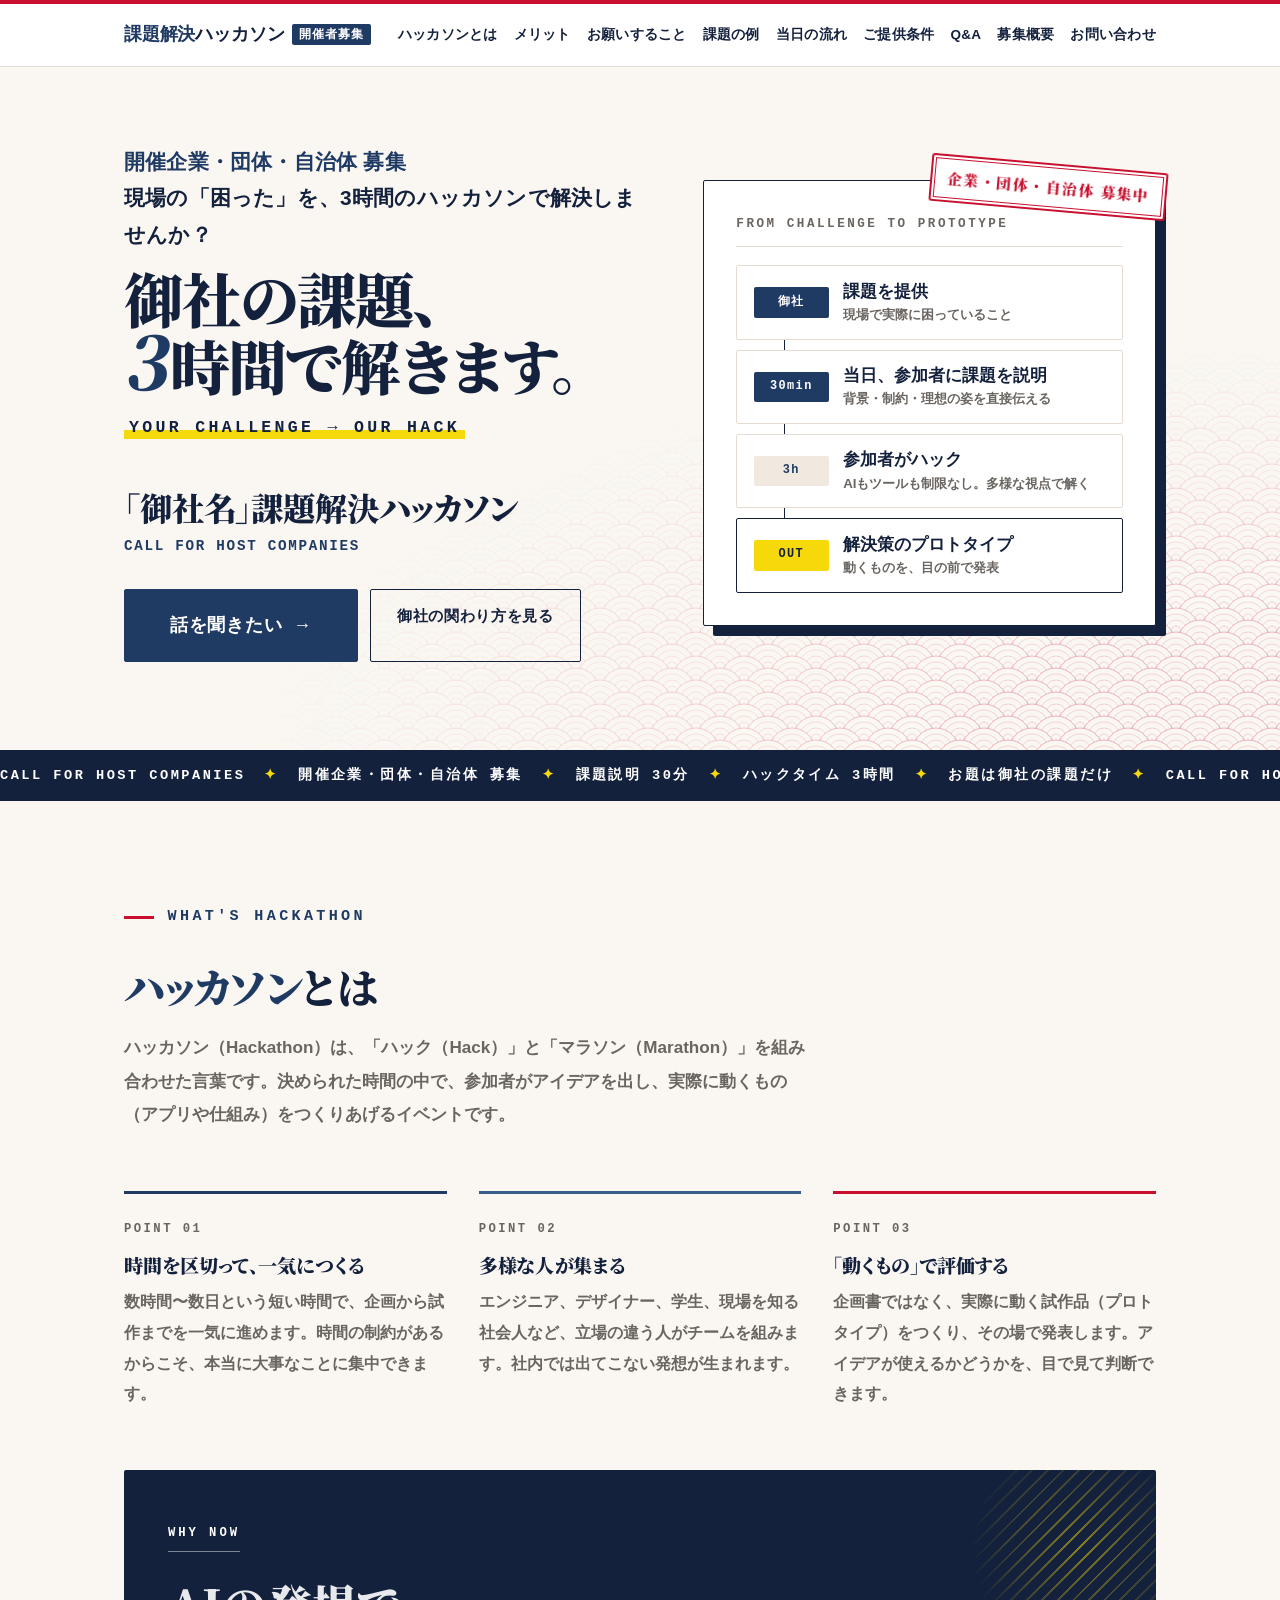
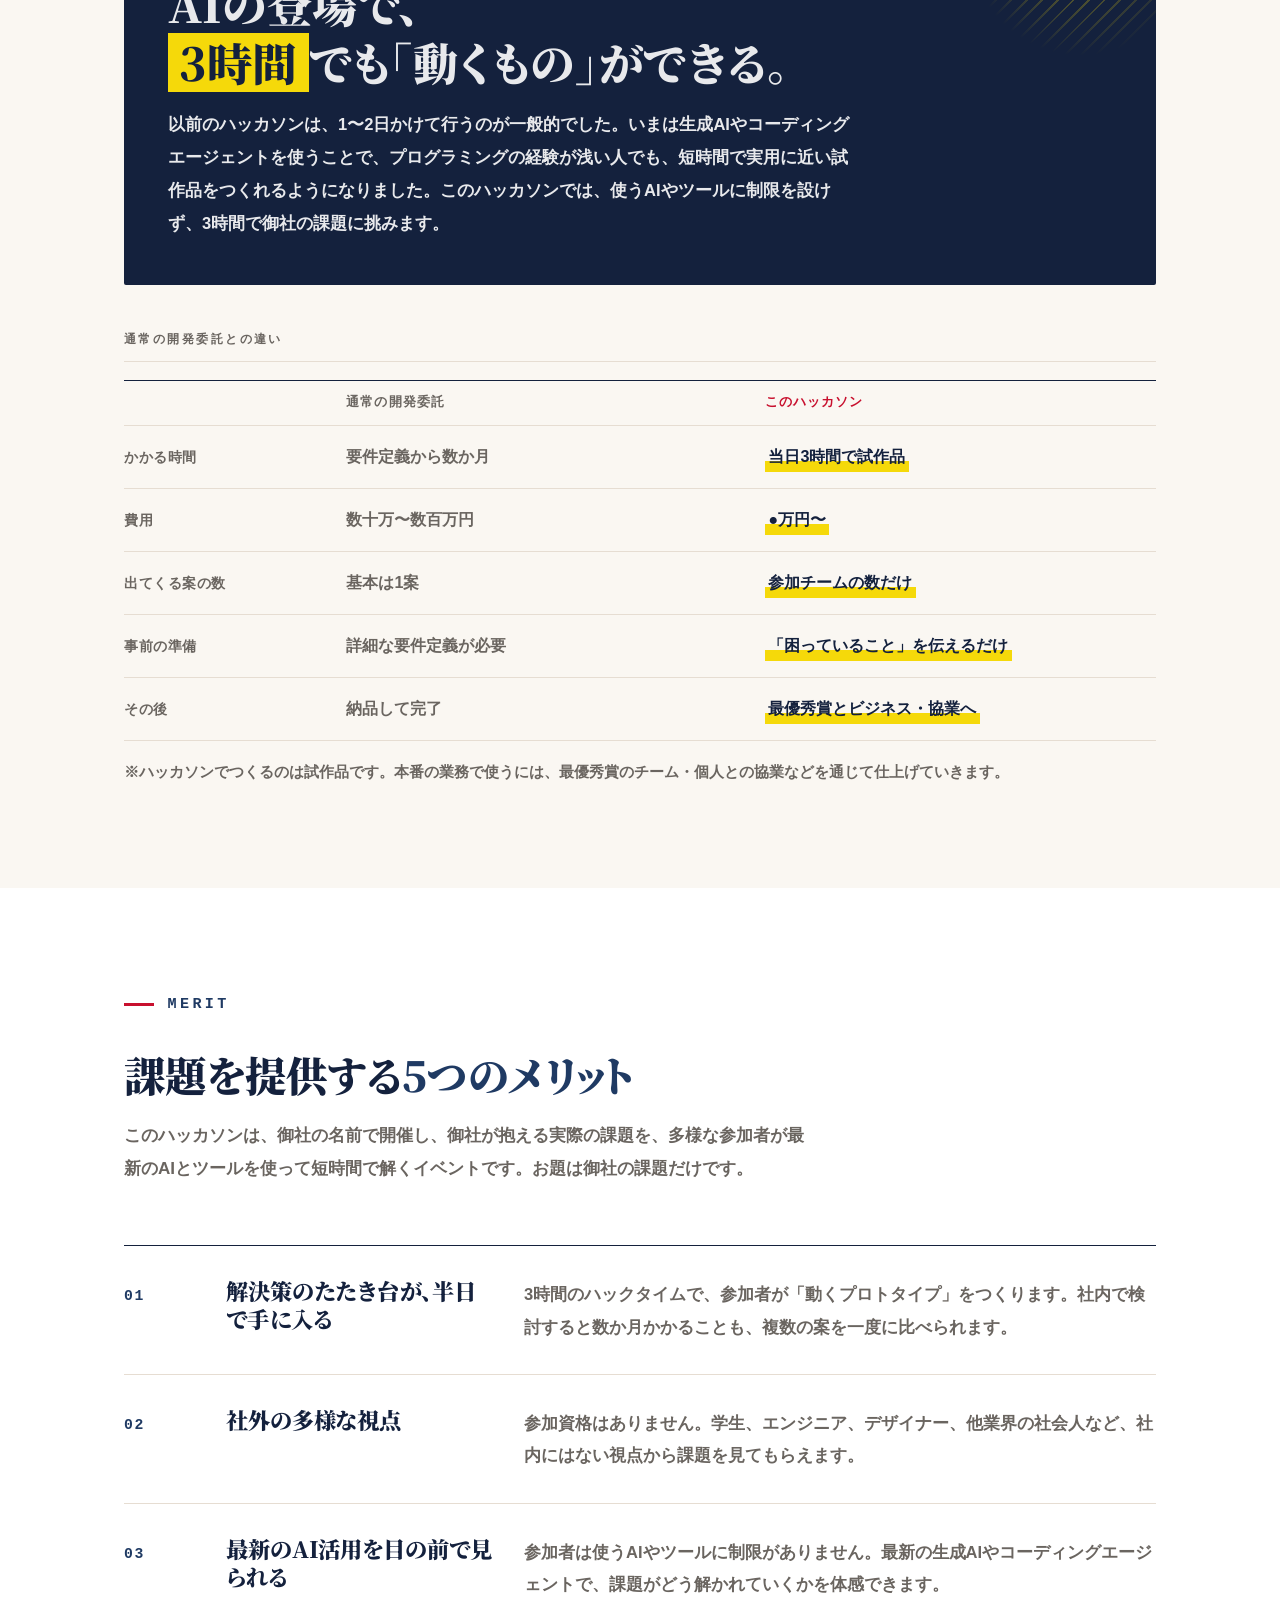
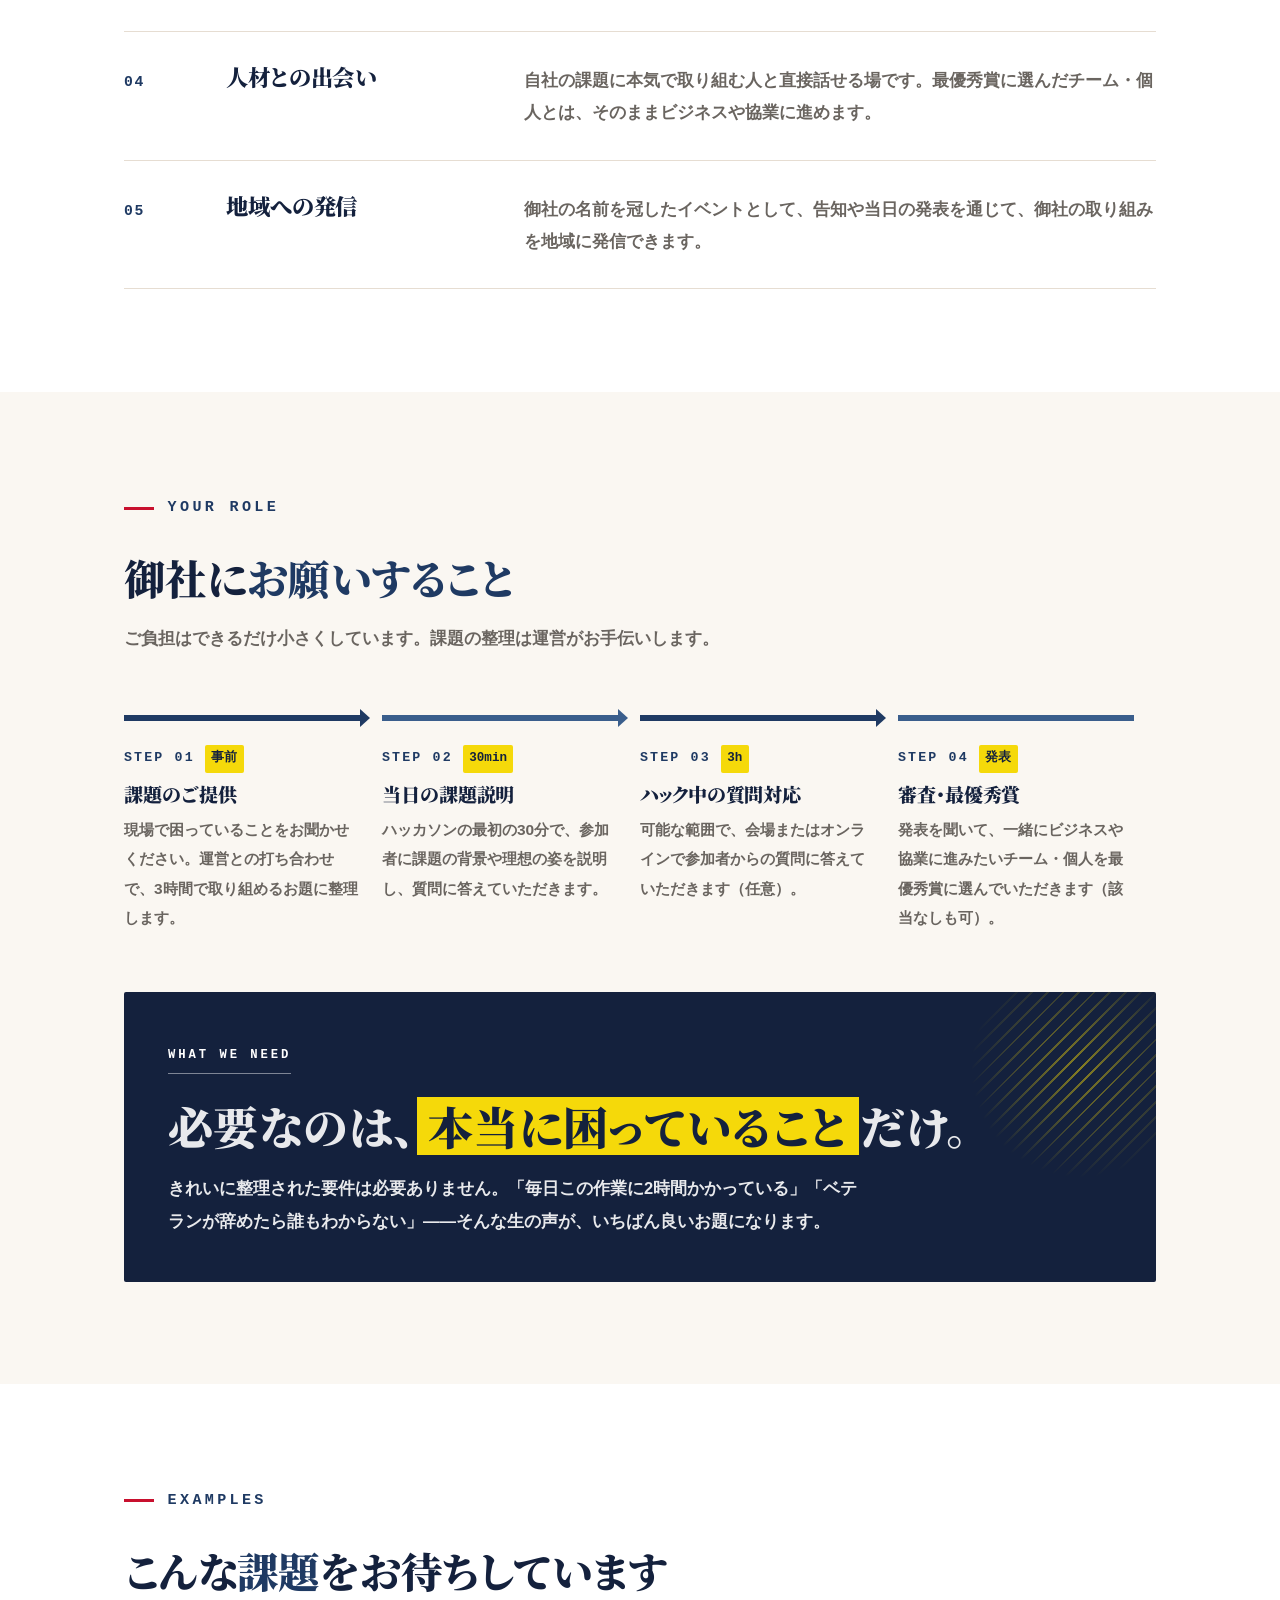
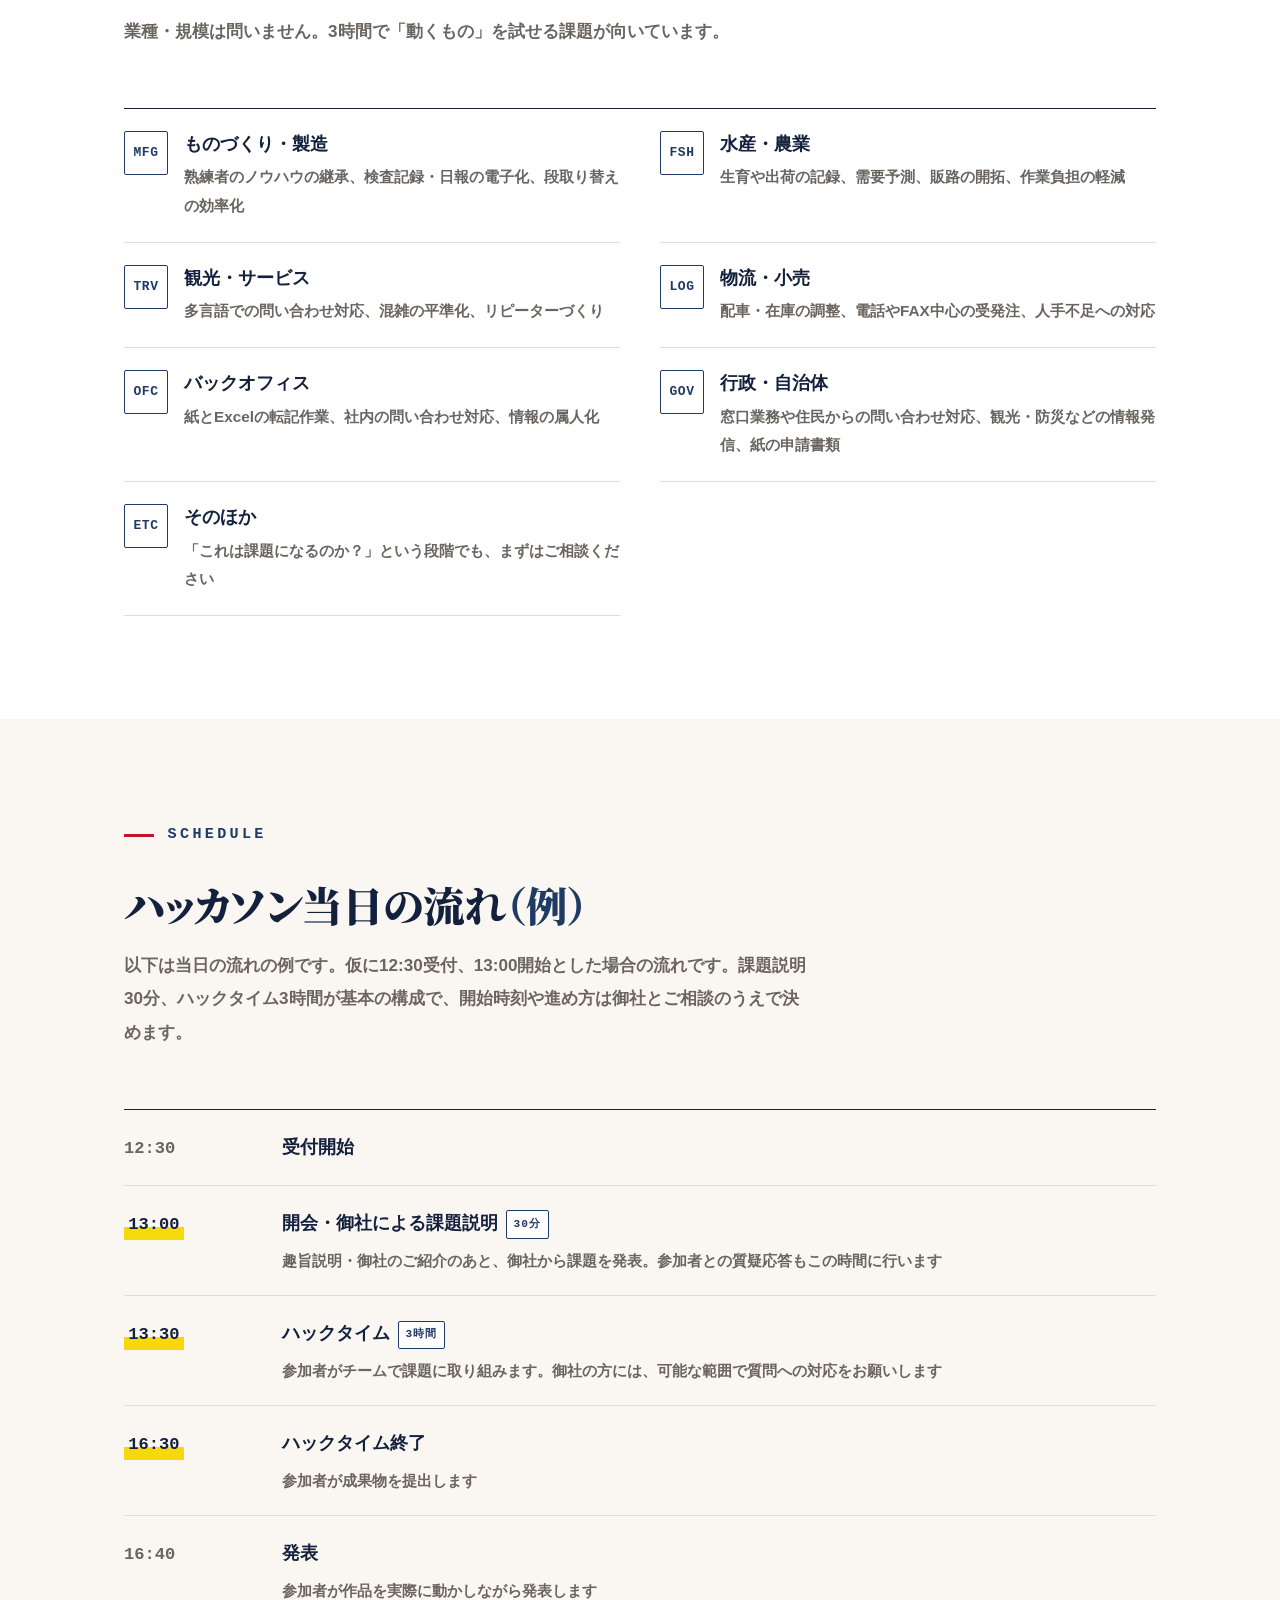
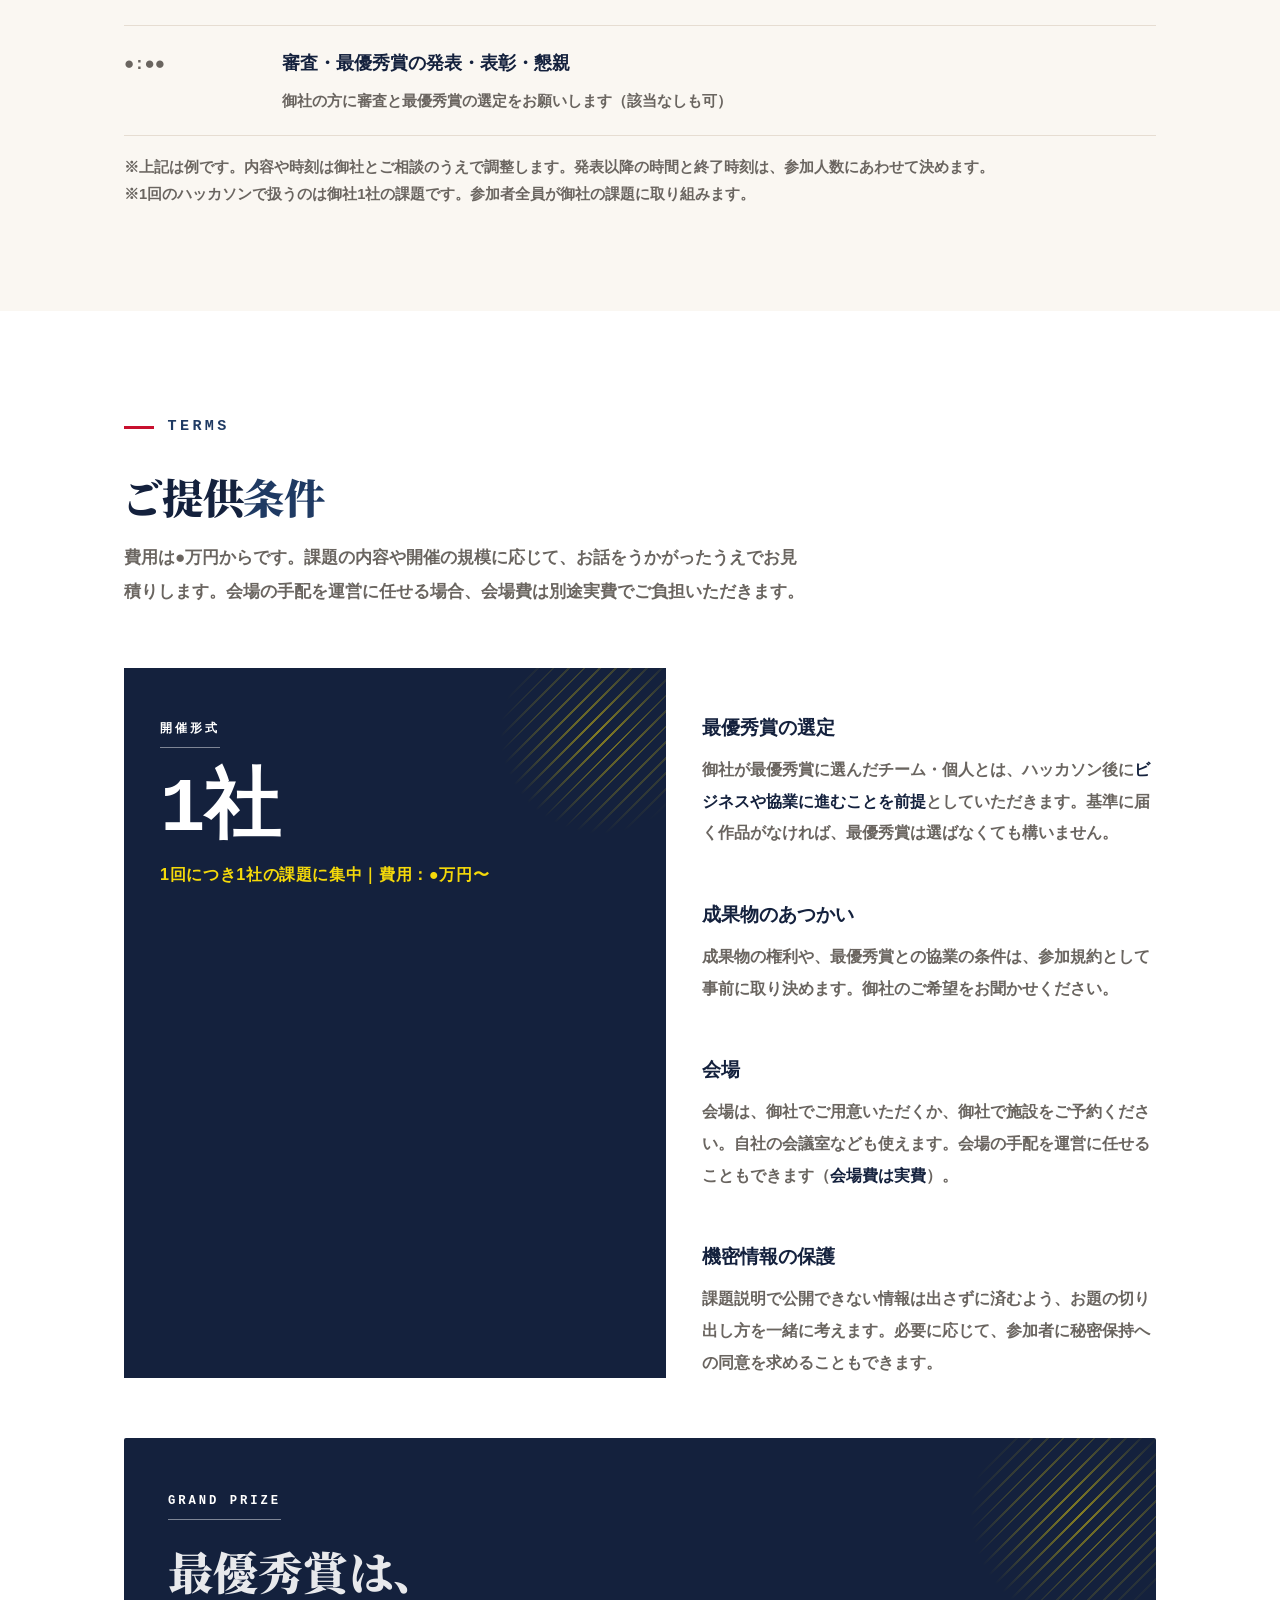
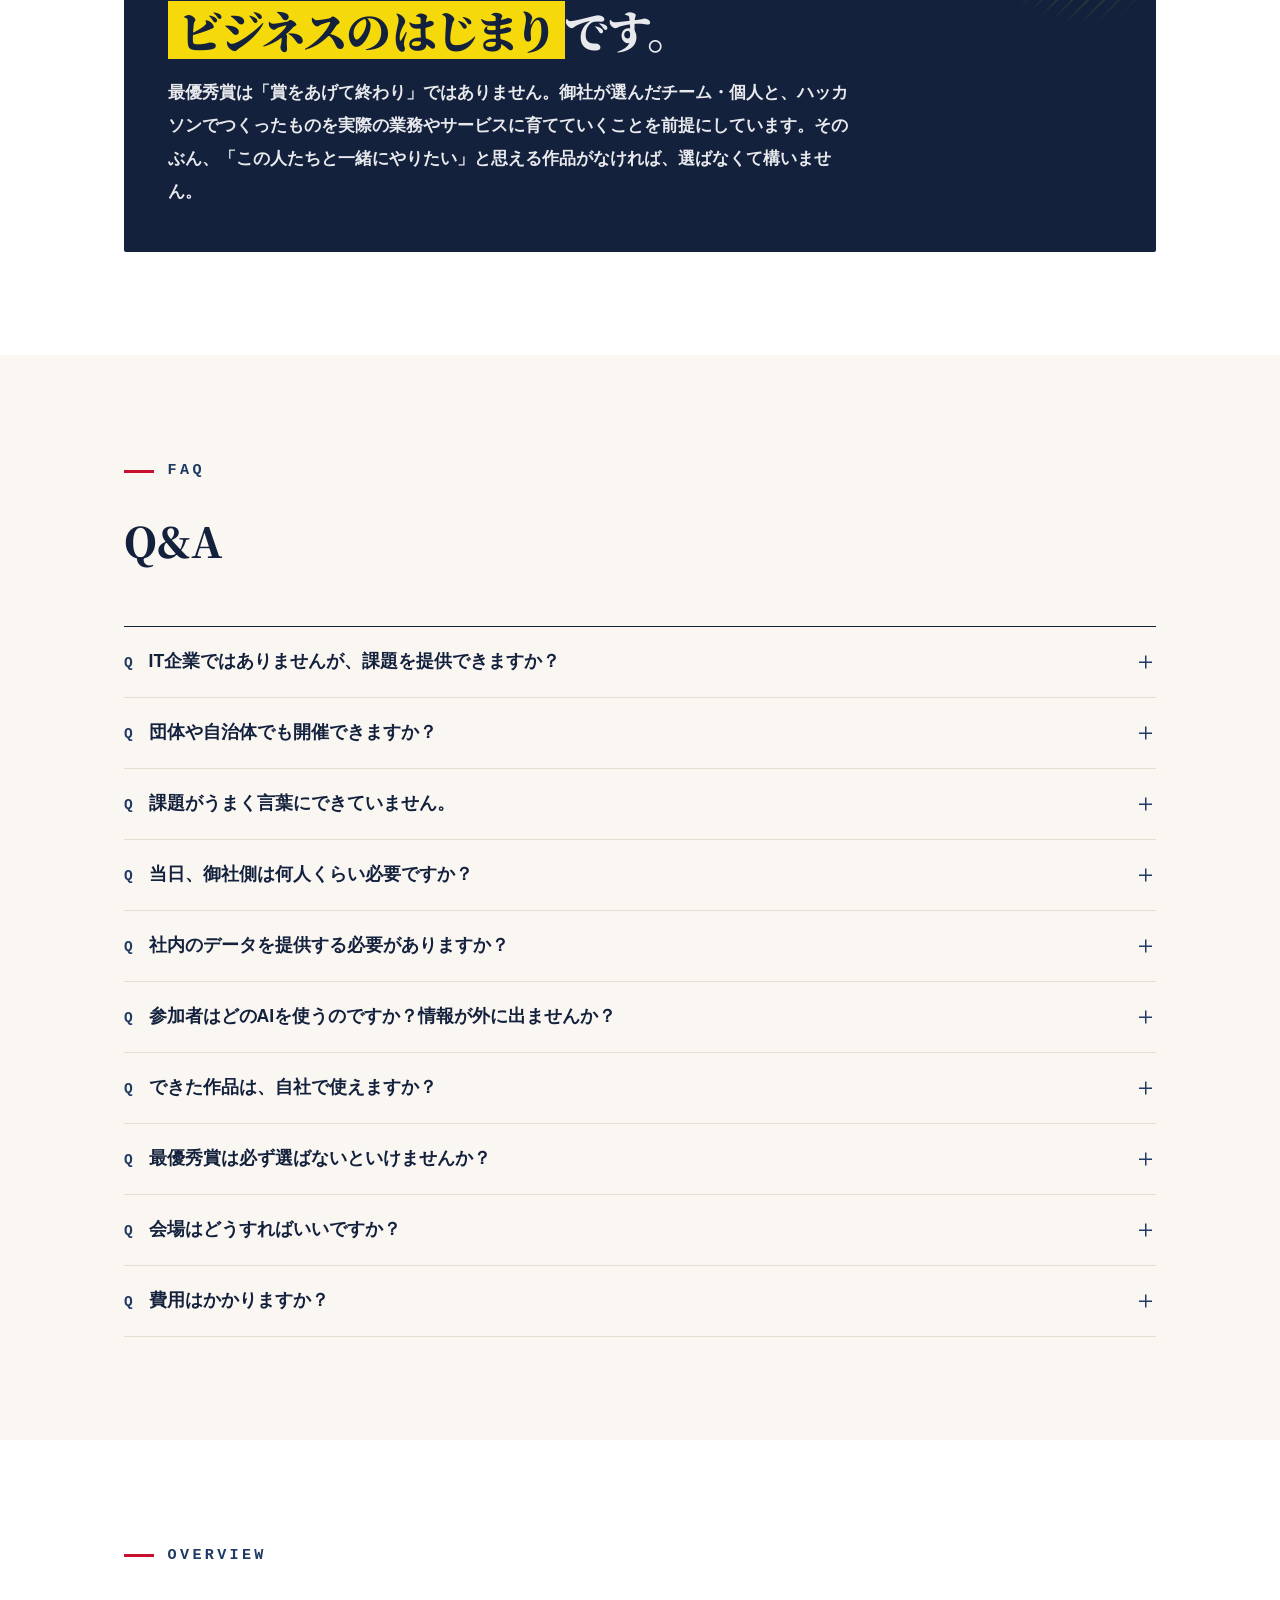
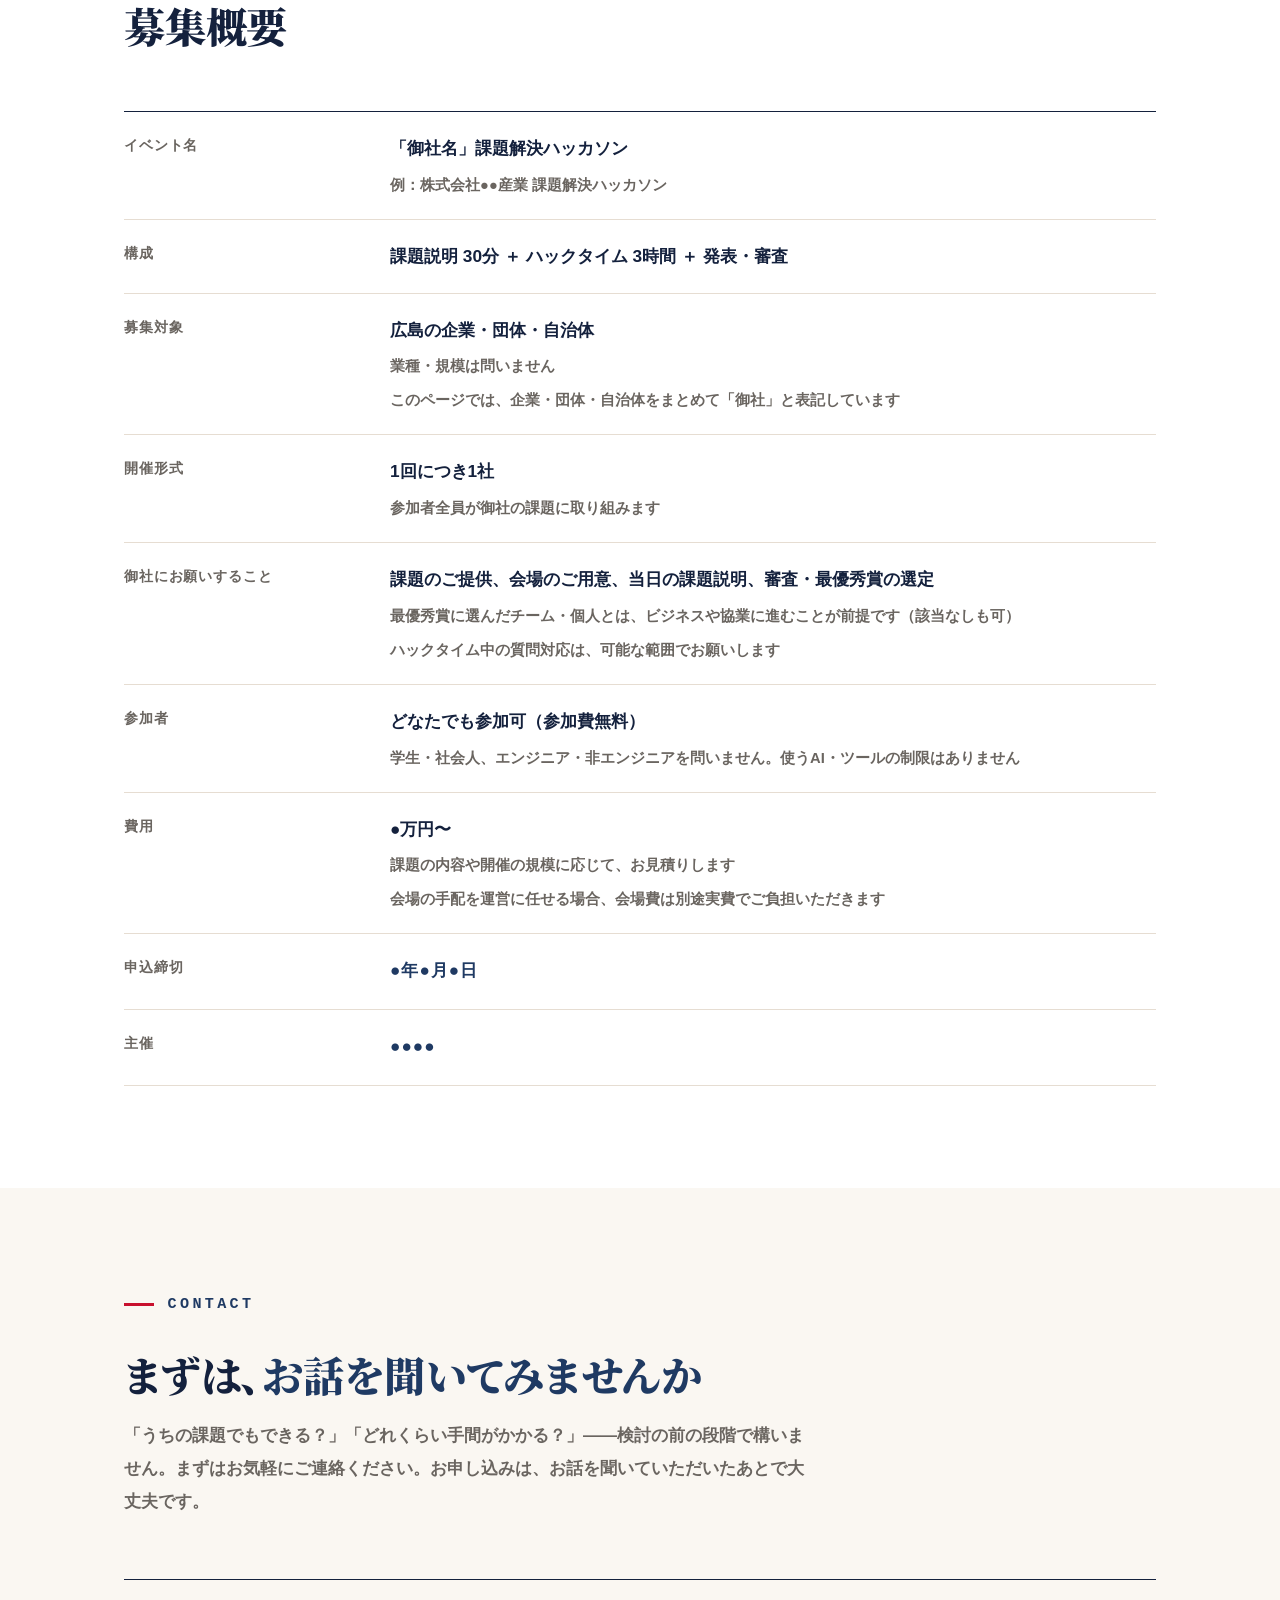
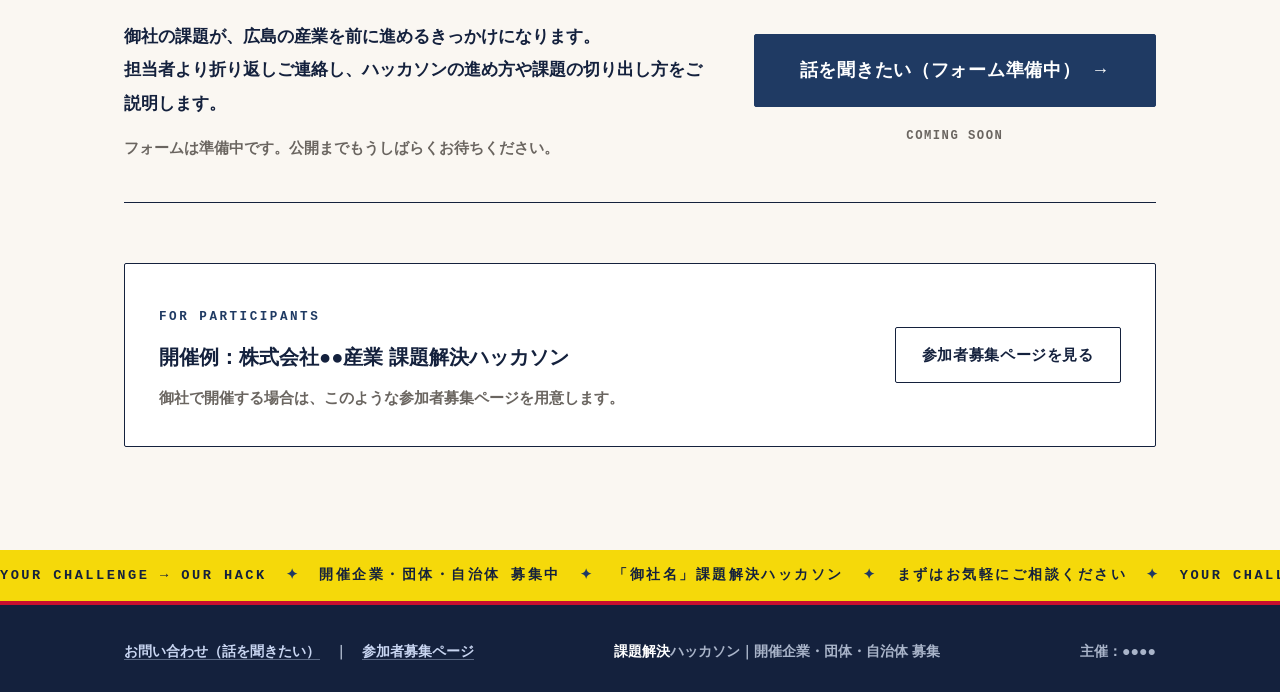
==== company/index.html @ 69f928c6 "Initial commit: hackathon landing pages Co-Authored-By: Claude Opus 5.5 <noreply@anthropic.com>" ====
<!doctype html>
<html lang="ja">
<head>
<meta charset="utf-8">
<meta name="viewport" content="width=device-width,initial-scale=1">
<title>課題解決ハッカソン | 開催企業・団体・自治体 募集</title>
<meta name="description" content="御社の課題を、ハッカソンのお題にしませんか。30分の課題説明のあと、AIもツールも自由に使う多様な参加者が、3時間で解決策のプロトタイプをつくります。御社の名前で開催し、お題は御社の課題だけ。開催していただける広島の企業・団体・自治体を募集しています。">
<meta property="og:type" content="website">
<meta property="og:title" content="課題解決ハッカソン | 開催企業・団体・自治体 募集">
<meta property="og:description" content="御社の課題を、3時間で解いてもらいませんか。御社の名前で開催し、お題は御社の課題だけ。開催していただける広島の企業・団体・自治体を募集しています。">
<meta property="og:locale" content="ja_JP">
<meta name="theme-color" content="#14213D">
<link rel="icon" href="../favicon.svg" type="image/svg+xml">
<link rel="preconnect" href="https://fonts.googleapis.com"><link rel="preconnect" href="https://fonts.gstatic.com" crossorigin><link href="https://fonts.googleapis.com/css2?family=Noto+Serif+JP:wght@700;900&display=swap" rel="stylesheet">
<link rel="stylesheet" href="../assets/base.css">
<style>
  /* 企業向け：瀬戸内の藍を主役に、朱は判子と罫の差し色だけ */
  :root{
    --main:#1F3A63;
    --main-deep:#14213D;
    --main-mid:#3A5E8C;
  }
  .catch{font-size:clamp(1.9rem,7vw,3.3rem)}
  .catch .nb{display:inline-block}
  /* 通常の開発委託との比較表 */
  .cmp{margin-top:18px;border-top:1px solid var(--ink-strong)}
  .cmp-row{display:grid;grid-template-columns:7.5em 1fr 1fr;gap:0 16px;padding:14px 0;
    border-bottom:1px solid var(--rule);align-items:baseline;font-size:.9rem}
  @media(min-width:720px){.cmp-row{grid-template-columns:12em 1fr 1fr;gap:0 28px;padding:16px 0}}
  .cmp-row [role=rowheader]{font-size:.78rem;font-weight:800;color:var(--muted);letter-spacing:.04em}
  .cmp-row [role=cell]{font-weight:700;color:var(--muted)}
  .cmp-row .hl{font-weight:900;color:var(--ink-strong)}
  .cmp-row [role=cell].hl{background:linear-gradient(transparent 62%,var(--accent) 62%);justify-self:start;padding:0 .2em}
  .cmp-head{padding:10px 0}
  .cmp-head span{font-family:var(--mono);font-size:.72rem;font-weight:700;letter-spacing:.08em;color:var(--muted)}
  .cmp-head .hl{color:var(--shu)}
  /* 課題が解決策になるまでの図 */
  .flowfig{margin:18px 0 0;padding:0;list-style:none;display:grid;gap:10px}
  .flowfig li{display:grid;grid-template-columns:4.2em 1fr;align-items:center;gap:14px;
    border:1px solid var(--rule);border-radius:2px;padding:.75em .9em;position:relative}
  .flowfig li + li::before{content:"";position:absolute;left:2.6em;top:-11px;width:1px;height:10px;
    background:var(--ink-strong)}
  .flowfig .who{font-family:var(--mono);font-size:.66rem;font-weight:700;letter-spacing:.12em;
    text-align:center;padding:.35em 0;border-radius:2px;background:var(--tint-alt);color:var(--main)}
  .flowfig li.you .who{background:var(--main);color:#fff}
  .flowfig li.out{border-color:var(--ink-strong)}
  .flowfig li.out .who{background:var(--accent);color:var(--on-accent)}
  .flowfig b{display:block;font-size:.92rem;font-weight:900;color:var(--ink-strong);line-height:1.45}
  .flowfig small{display:block;font-size:.74rem;font-weight:700;color:var(--muted);line-height:1.6}
</style>
</head>
<body>

<div class="lp">

  <header class="bar">
    <div class="wrap">
      <a class="brand" href="#top"><span class="o">課題解決</span>ハッカソン<small>開催者募集</small></a>
      <nav class="nav" aria-label="ページ内ナビゲーション">
        <a href="#about">ハッカソンとは</a>
        <a href="#merit">メリット</a>
        <a href="#role">お願いすること</a>
        <a href="#examples">課題の例</a>
        <a href="#flow">当日の流れ</a>
        <a href="#plan">ご提供条件</a>
        <a href="#faq">Q&amp;A</a>
        <a href="#overview">募集概要</a>
        <a href="#contact">お問い合わせ</a>
      </nav>
      <details class="menu">
        <summary aria-label="メニュー"><span class="ico" aria-hidden="true"></span></summary>
        <nav class="menu-panel" aria-label="ページ内ナビゲーション（メニュー）">
          <a href="#about">ハッカソンとは</a>
        <a href="#merit">メリット</a>
          <a href="#role">お願いすること</a>
          <a href="#examples">課題の例</a>
          <a href="#flow">当日の流れ</a>
          <a href="#plan">ご提供条件</a>
          <a href="#faq">Q&amp;A</a>
          <a href="#overview">募集概要</a>
          <a href="#contact">お問い合わせ</a>
        </nav>
      </details>
    </div>
    <div class="progress" aria-hidden="true"></div>
  </header>

  <!-- ============ HERO ============ -->
  <section class="hero" id="top">
    <div class="wrap">
      <div class="hero-grid">
        <div class="hero-copy">
          <p class="kicker">開催企業・団体・自治体 募集<br><span class="b2">現場の「困った」を、3時間のハッカソンで解決しませんか？</span></p>
          <h1>
            <span class="catch">
              <span class="l">御社の課題、</span>
              <span class="l"><span class="hl">3</span>時間で<span class="nb">解きます。</span></span>
            </span>
            <span class="run">YOUR CHALLENGE → OUR HACK</span>
            <span class="ev"><span class="nb">「御社名」</span><span class="nb">課題解決ハッカソン</span><span class="en">CALL FOR HOST COMPANIES</span></span>
          </h1>
          <div class="btns">
            <a class="btn big" href="#contact">話を聞きたい</a>
            <a class="btn sub" href="#role">御社の関わり方を見る</a>
          </div>
        </div>
        <div class="hero-art" aria-label="課題が解決策になるまで">
          <span class="stamp">企業・団体・自治体 募集中</span>
          <div class="cap">From Challenge to Prototype</div>
          <ol class="flowfig">
            <li class="you"><span class="who">御社</span><div><b>課題を提供</b><small>現場で実際に困っていること</small></div></li>
            <li class="you"><span class="who">30min</span><div><b>当日、参加者に課題を説明</b><small>背景・制約・理想の姿を直接伝える</small></div></li>
            <li><span class="who">3h</span><div><b>参加者がハック</b><small>AIもツールも制限なし。多様な視点で解く</small></div></li>
            <li class="out"><span class="who">OUT</span><div><b>解決策のプロトタイプ</b><small>動くものを、目の前で発表</small></div></li>
          </ol>
        </div>
      </div>
    </div>
  </section>

  <div class="ticker" aria-hidden="true">
    <div class="ticker-in">
      <span class="tk">CALL FOR HOST COMPANIES<b>✦</b>開催企業・団体・自治体 募集<b>✦</b>課題説明 30分<b>✦</b>ハックタイム 3時間<b>✦</b>お題は御社の課題だけ<b>✦</b></span>
      <span class="tk">CALL FOR HOST COMPANIES<b>✦</b>開催企業・団体・自治体 募集<b>✦</b>課題説明 30分<b>✦</b>ハックタイム 3時間<b>✦</b>お題は御社の課題だけ<b>✦</b></span>
    </div>
  </div>

  <!-- ============ WHAT IS HACKATHON ============ -->
  <section class="alt" id="about">
    <div class="wrap">
      <div class="sec-head">
        <span class="en">What's Hackathon</span>
        <h2><span class="em">ハッカソン</span>とは</h2>
        <p>ハッカソン（Hackathon）は、「ハック（Hack）」と「マラソン（Marathon）」を組み合わせた言葉です。決められた時間の中で、参加者がアイデアを出し、実際に動くもの（アプリや仕組み）をつくりあげるイベントです。</p>
      </div>

      <div class="cards">
        <div class="card" style="--cc:var(--main)"><span class="k">POINT 01</span><h3>時間を区切って、一気につくる</h3><p>数時間〜数日という短い時間で、企画から試作までを一気に進めます。時間の制約があるからこそ、本当に大事なことに集中できます。</p></div>
        <div class="card" style="--cc:var(--main-mid)"><span class="k">POINT 02</span><h3>多様な人が集まる</h3><p>エンジニア、デザイナー、学生、現場を知る社会人など、立場の違う人がチームを組みます。社内では出てこない発想が生まれます。</p></div>
        <div class="card" style="--cc:var(--shu)"><span class="k">POINT 03</span><h3>「動くもの」で評価する</h3><p>企画書ではなく、実際に動く試作品（プロトタイプ）をつくり、その場で発表します。アイデアが使えるかどうかを、目で見て判断できます。</p></div>
      </div>

      <div class="statement">
        <span class="lab">WHY NOW</span>
        <p class="big">AIの登場で、<br><span class="w">3時間</span>でも「動くもの」ができる。</p>
        <p>以前のハッカソンは、1〜2日かけて行うのが一般的でした。いまは生成AIやコーディングエージェントを使うことで、プログラミングの経験が浅い人でも、短時間で実用に近い試作品をつくれるようになりました。このハッカソンでは、使うAIやツールに制限を設けず、3時間で御社の課題に挑みます。</p>
      </div>

      <div class="sub-h">通常の開発委託との違い</div>
      <div class="cmp" role="table" aria-label="通常の開発委託とハッカソンの比較">
        <div class="cmp-row cmp-head" role="row"><span role="columnheader"></span><span role="columnheader">通常の開発委託</span><span role="columnheader" class="hl">このハッカソン</span></div>
        <div class="cmp-row" role="row"><span role="rowheader">かかる時間</span><span role="cell">要件定義から数か月</span><span role="cell" class="hl">当日3時間で試作品</span></div>
        <div class="cmp-row" role="row"><span role="rowheader">費用</span><span role="cell">数十万〜数百万円</span><span role="cell" class="hl">●万円〜</span></div>
        <div class="cmp-row" role="row"><span role="rowheader">出てくる案の数</span><span role="cell">基本は1案</span><span role="cell" class="hl">参加チームの数だけ</span></div>
        <div class="cmp-row" role="row"><span role="rowheader">事前の準備</span><span role="cell">詳細な要件定義が必要</span><span role="cell" class="hl">「困っていること」を伝えるだけ</span></div>
        <div class="cmp-row" role="row"><span role="rowheader">その後</span><span role="cell">納品して完了</span><span role="cell" class="hl">最優秀賞とビジネス・協業へ</span></div>
      </div>
      <p class="tt-note">※ハッカソンでつくるのは試作品です。本番の業務で使うには、最優秀賞のチーム・個人との協業などを通じて仕上げていきます。</p>
    </div>
  </section>

  <!-- ============ MERIT ============ -->
  <section id="merit">
    <div class="wrap">
      <div class="sec-head">
        <span class="en">Merit</span>
        <h2>課題を提供する<span class="em">5つのメリット</span></h2>
        <p>このハッカソンは、御社の名前で開催し、御社が抱える実際の課題を、多様な参加者が最新のAIとツールを使って短時間で解くイベントです。お題は御社の課題だけです。</p>
      </div>
      <div class="feats">
        <div class="feat">
          <span class="n">01</span>
          <h3>解決策のたたき台が、半日で手に入る</h3>
          <p>3時間のハックタイムで、参加者が「動くプロトタイプ」をつくります。社内で検討すると数か月かかることも、複数の案を一度に比べられます。</p>
        </div>
        <div class="feat">
          <span class="n">02</span>
          <h3>社外の多様な視点</h3>
          <p>参加資格はありません。学生、エンジニア、デザイナー、他業界の社会人など、社内にはない視点から課題を見てもらえます。</p>
        </div>
        <div class="feat">
          <span class="n">03</span>
          <h3>最新のAI活用を目の前で見られる</h3>
          <p>参加者は使うAIやツールに制限がありません。最新の生成AIやコーディングエージェントで、課題がどう解かれていくかを体感できます。</p>
        </div>
        <div class="feat">
          <span class="n">04</span>
          <h3>人材との出会い</h3>
          <p>自社の課題に本気で取り組む人と直接話せる場です。最優秀賞に選んだチーム・個人とは、そのままビジネスや協業に進めます。</p>
        </div>
        <div class="feat">
          <span class="n">05</span>
          <h3>地域への発信</h3>
          <p>御社の名前を冠したイベントとして、告知や当日の発表を通じて、御社の取り組みを地域に発信できます。</p>
        </div>
      </div>
    </div>
  </section>

  <!-- ============ ROLE ============ -->
  <section class="alt" id="role">
    <div class="wrap">
      <div class="sec-head">
        <span class="en">Your Role</span>
        <h2>御社に<span class="em">お願いすること</span></h2>
        <p>ご負担はできるだけ小さくしています。課題の整理は運営がお手伝いします。</p>
      </div>
      <div class="steps" style="--cols:4">
        <div class="step"><span class="bar-top"></span><span class="no">STEP 01</span><span class="dur">事前</span><h3>課題のご提供</h3><p>現場で困っていることをお聞かせください。運営との打ち合わせで、3時間で取り組めるお題に整理します。</p></div>
        <div class="step"><span class="bar-top"></span><span class="no">STEP 02</span><span class="dur">30min</span><h3>当日の課題説明</h3><p>ハッカソンの最初の30分で、参加者に課題の背景や理想の姿を説明し、質問に答えていただきます。</p></div>
        <div class="step"><span class="bar-top"></span><span class="no">STEP 03</span><span class="dur">3h</span><h3>ハック中の質問対応</h3><p>可能な範囲で、会場またはオンラインで参加者からの質問に答えていただきます（任意）。</p></div>
        <div class="step"><span class="bar-top"></span><span class="no">STEP 04</span><span class="dur">発表</span><h3>審査・最優秀賞</h3><p>発表を聞いて、一緒にビジネスや協業に進みたいチーム・個人を最優秀賞に選んでいただきます（該当なしも可）。</p></div>
      </div>

      <div class="statement">
        <span class="lab">WHAT WE NEED</span>
        <p class="big">必要なのは、<span class="w">本当に困っていること</span>だけ。</p>
        <p>きれいに整理された要件は必要ありません。「毎日この作業に2時間かかっている」「ベテランが辞めたら誰もわからない」——そんな生の声が、いちばん良いお題になります。</p>
      </div>
    </div>
  </section>

  <!-- ============ EXAMPLES ============ -->
  <section id="examples">
    <div class="wrap">
      <div class="sec-head">
        <span class="en">Examples</span>
        <h2>こんな<span class="em">課題</span>をお待ちしています</h2>
        <p>業種・規模は問いません。3時間で「動くもの」を試せる課題が向いています。</p>
      </div>
      <div class="inds">
        <div class="ind"><span class="ic">MFG</span><div><b>ものづくり・製造</b><p>熟練者のノウハウの継承、検査記録・日報の電子化、段取り替えの効率化</p></div></div>
        <div class="ind"><span class="ic">FSH</span><div><b>水産・農業</b><p>生育や出荷の記録、需要予測、販路の開拓、作業負担の軽減</p></div></div>
        <div class="ind"><span class="ic">TRV</span><div><b>観光・サービス</b><p>多言語での問い合わせ対応、混雑の平準化、リピーターづくり</p></div></div>
        <div class="ind"><span class="ic">LOG</span><div><b>物流・小売</b><p>配車・在庫の調整、電話やFAX中心の受発注、人手不足への対応</p></div></div>
        <div class="ind"><span class="ic">OFC</span><div><b>バックオフィス</b><p>紙とExcelの転記作業、社内の問い合わせ対応、情報の属人化</p></div></div>
        <div class="ind"><span class="ic">GOV</span><div><b>行政・自治体</b><p>窓口業務や住民からの問い合わせ対応、観光・防災などの情報発信、紙の申請書類</p></div></div>
        <div class="ind"><span class="ic">ETC</span><div><b>そのほか</b><p>「これは課題になるのか？」という段階でも、まずはご相談ください</p></div></div>
      </div>
    </div>
  </section>

  <!-- ============ FLOW ============ -->
  <section class="alt" id="flow">
    <div class="wrap">
      <div class="sec-head">
        <span class="en">Schedule</span>
        <h2>ハッカソン当日の流れ<span class="em">（例）</span></h2>
        <p>以下は当日の流れの例です。仮に12:30受付、13:00開始とした場合の流れです。課題説明30分、ハックタイム3時間が基本の構成で、開始時刻や進め方は御社とご相談のうえで決めます。</p>
      </div>
      <div class="tt">
        <div class="tt-row"><span class="t">12:30</span><span class="d">受付開始</span></div>
        <div class="tt-row key"><span class="t">13:00</span><span class="d">開会・御社による課題説明<span class="tag">30分</span><small>趣旨説明・御社のご紹介のあと、御社から課題を発表。参加者との質疑応答もこの時間に行います</small></span></div>
        <div class="tt-row key"><span class="t">13:30</span><span class="d">ハックタイム<span class="tag">3時間</span><small>参加者がチームで課題に取り組みます。御社の方には、可能な範囲で質問への対応をお願いします</small></span></div>
        <div class="tt-row key"><span class="t">16:30</span><span class="d">ハックタイム終了<small>参加者が成果物を提出します</small></span></div>
        <div class="tt-row"><span class="t">16:40</span><span class="d">発表<small>参加者が作品を実際に動かしながら発表します</small></span></div>
        <div class="tt-row"><span class="t">●:●●</span><span class="d">審査・最優秀賞の発表・表彰・懇親<small>御社の方に審査と最優秀賞の選定をお願いします（該当なしも可）</small></span></div>
      </div>
      <p class="tt-note">※上記は例です。内容や時刻は御社とご相談のうえで調整します。発表以降の時間と終了時刻は、参加人数にあわせて決めます。<br>※1回のハッカソンで扱うのは御社1社の課題です。参加者全員が御社の課題に取り組みます。</p>
    </div>
  </section>

  <!-- ============ PLAN ============ -->
  <section id="plan">
    <div class="wrap">
      <div class="sec-head">
        <span class="en">Terms</span>
        <h2>ご提供<span class="em">条件</span></h2>
        <p>費用は<b>●万円から</b>です。課題の内容や開催の規模に応じて、お話をうかがったうえでお見積りします。会場の手配を運営に任せる場合、会場費は別途実費でご負担いただきます。</p>
      </div>
      <div class="prize-hero">
        <div class="top">
          <div class="lab">開催形式</div>
          <div class="amt">1社</div>
          <p>1回につき1社の課題に集中｜費用：●万円〜</p>
        </div>
        <div class="bottom">
          <div class="cell">
            <b>最優秀賞の選定</b>
            <p>御社が最優秀賞に選んだチーム・個人とは、ハッカソン後に<b>ビジネスや協業に進むことを前提</b>としていただきます。基準に届く作品がなければ、最優秀賞は選ばなくても構いません。</p>
          </div>
          <div class="cell">
            <b>成果物のあつかい</b>
            <p>成果物の権利や、最優秀賞との協業の条件は、参加規約として事前に取り決めます。御社のご希望をお聞かせください。</p>
          </div>
          <div class="cell">
            <b>会場</b>
            <p>会場は、御社でご用意いただくか、御社で施設をご予約ください。自社の会議室なども使えます。会場の手配を運営に任せることもできます（<b>会場費は実費</b>）。</p>
          </div>
          <div class="cell">
            <b>機密情報の保護</b>
            <p>課題説明で公開できない情報は出さずに済むよう、お題の切り出し方を一緒に考えます。必要に応じて、参加者に秘密保持への同意を求めることもできます。</p>
          </div>
        </div>
      </div>

      <div class="statement">
        <span class="lab">GRAND PRIZE</span>
        <p class="big">最優秀賞は、<br><span class="w">ビジネスのはじまり</span>です。</p>
        <p>最優秀賞は「賞をあげて終わり」ではありません。御社が選んだチーム・個人と、ハッカソンでつくったものを実際の業務やサービスに育てていくことを前提にしています。そのぶん、<b>「この人たちと一緒にやりたい」と思える作品がなければ、選ばなくて構いません。</b></p>
      </div>
    </div>
  </section>

  <!-- ============ FAQ ============ -->
  <section class="alt" id="faq">
    <div class="wrap">
      <div class="sec-head">
        <span class="en">FAQ</span>
        <h2>Q&amp;A</h2>
      </div>
      <div class="faq">
        <details class="qa">
          <summary>IT企業ではありませんが、課題を提供できますか？</summary>
          <div class="a">できます。むしろ<b>ITやAIとの接点がまだ少ない現場の課題</b>こそ歓迎します。製造、水産・農業、観光、物流、小売など、業種は問いません。</div>
        </details>
        <details class="qa">
          <summary>団体や自治体でも開催できますか？</summary>
          <div class="a"><b>できます。</b>企業だけでなく、業界団体・NPOなどの団体や、自治体も対象です。窓口業務や住民からの問い合わせ対応、地域の情報発信など、行政や地域の課題もお題になります。進め方や最優秀賞との協業の形は、組織のルールにあわせてご相談ください。</div>
        </details>
        <details class="qa">
          <summary>課題がうまく言葉にできていません。</summary>
          <div class="a">大丈夫です。運営が事前にお話をうかがい、<b>3時間で取り組めるお題に一緒に整理</b>します。「こんなことで困っている」というレベルでご相談ください。</div>
        </details>
        <details class="qa">
          <summary>当日、御社側は何人くらい必要ですか？</summary>
          <div class="a">課題説明と審査を担当する方が<b>1〜2名</b>いらっしゃれば十分です。現場をよく知る方にお越しいただけると、参加者の質問に的確に答えられます。</div>
        </details>
        <details class="qa">
          <summary>社内のデータを提供する必要がありますか？</summary>
          <div class="a">必須ではありません。サンプルデータやダミーデータでも取り組めるお題にできます。実データを提供していただく場合は、<b>あつかいのルールを事前に取り決め</b>、参加者に周知します。</div>
        </details>
        <details class="qa">
          <summary>参加者はどのAIを使うのですか？情報が外に出ませんか？</summary>
          <div class="a">参加者が使うAI・ツールに制限はありません。そのため、<b>外部のAIサービスに入力されては困る情報は、課題説明やデータに含めない</b>ようお願いしています。お題の切り出し方は運営が一緒に考えます。</div>
        </details>
        <details class="qa">
          <summary>できた作品は、自社で使えますか？</summary>
          <div class="a">成果物の権利や利用条件は、参加者の同意のもとで事前に参加規約で定めます。<b>最優秀賞に選んだチーム・個人とは、ハッカソン後にビジネスや協業に進むことが前提</b>です。具体的な契約の形は、御社と受賞者とで個別にご相談いただきます。</div>
        </details>
        <details class="qa">
          <summary>最優秀賞は必ず選ばないといけませんか？</summary>
          <div class="a"><b>選ばなくても構いません。</b>最優秀賞は、そのチーム・個人とビジネスや協業に進むことを前提にした賞です。「一緒に進めたい」と思える作品がなかった場合は、該当なしとしていただけます。参加者にも、このことを事前にお知らせします。</div>
        </details>
        <details class="qa">
          <summary>会場はどうすればいいですか？</summary>
          <div class="a"><b>御社でご用意いただくか、御社で施設をご予約ください。</b>自社の会議室やホール、貸し会議室、イベントスペースなどが使えます。参加者全員が座ってPCを広げられる机と電源、Wi-Fi、課題説明と発表に使うプロジェクター（またはモニター）があれば十分です。<br>会場の手配が難しい場合は、<b>運営で用意することもできます（会場費は実費）。</b></div>
        </details>
        <details class="qa">
          <summary>費用はかかりますか？</summary>
          <div class="a"><b>●万円から</b>です。課題の内容や開催の規模に応じて、お話をうかがったうえでお見積りします。御社で会場をご用意いただく場合、会場費はかかりません。会場の手配を運営に任せる場合は、その会場費を別途実費でご負担いただきます。まずはお気軽にご相談ください。</div>
        </details>
      </div>
    </div>
  </section>

  <!-- ============ OVERVIEW ============ -->
  <section id="overview">
    <div class="wrap">
      <div class="sec-head">
        <span class="en">Overview</span>
        <h2>募集概要</h2>
      </div>
      <div class="ov">
        <div class="ov-row"><div class="l">イベント名</div><div class="v">「御社名」課題解決ハッカソン <small>例：株式会社●●産業 課題解決ハッカソン</small></div></div>
        <div class="ov-row"><div class="l">構成</div><div class="v">課題説明 30分 ＋ ハックタイム 3時間 ＋ 発表・審査</div></div>
        <div class="ov-row"><div class="l">募集対象</div><div class="v">広島の企業・団体・自治体 <small>業種・規模は問いません</small><small>このページでは、企業・団体・自治体をまとめて「御社」と表記しています</small></div></div>
        <div class="ov-row"><div class="l">開催形式</div><div class="v">1回につき1社 <small>参加者全員が御社の課題に取り組みます</small></div></div>
        <div class="ov-row"><div class="l">御社にお願いすること</div><div class="v">課題のご提供、会場のご用意、当日の課題説明、審査・最優秀賞の選定 <small>最優秀賞に選んだチーム・個人とは、ビジネスや協業に進むことが前提です（該当なしも可）</small><small>ハックタイム中の質問対応は、可能な範囲でお願いします</small></div></div>
        <div class="ov-row"><div class="l">参加者</div><div class="v">どなたでも参加可（参加費無料） <small>学生・社会人、エンジニア・非エンジニアを問いません。使うAI・ツールの制限はありません</small></div></div>
        <div class="ov-row"><div class="l">費用</div><div class="v">●万円〜 <small>課題の内容や開催の規模に応じて、お見積りします</small><small>会場の手配を運営に任せる場合、会場費は別途実費でご負担いただきます</small></div></div>
        <div class="ov-row"><div class="l">申込締切</div><div class="v"><span class="tbd">●年●月●日</span></div></div>
        <div class="ov-row"><div class="l">主催</div><div class="v"><span class="tbd">●●●●</span></div></div>
      </div>
    </div>
  </section>

  <!-- ============ CONTACT ============ -->
  <section class="alt" id="contact">
    <div class="wrap">
      <div class="sec-head">
        <span class="en">Contact</span>
        <h2>まずは、<span class="em">お話を聞いてみませんか</span></h2>
        <p>「うちの課題でもできる？」「どれくらい手間がかかる？」——検討の前の段階で構いません。まずはお気軽にご連絡ください。お申し込みは、お話を聞いていただいたあとで大丈夫です。</p>
      </div>
      <div class="contact">
        <div class="ct-txt">
          <p>御社の課題が、広島の産業を前に進めるきっかけになります。<br>担当者より折り返しご連絡し、ハッカソンの進め方や課題の切り出し方をご説明します。</p>
          <small>フォームは準備中です。公開までもうしばらくお待ちください。</small>
        </div>
        <div class="ct-act">
          <a class="btn big" href="#" aria-disabled="true">話を聞きたい（フォーム準備中）</a>
          <span class="cap">COMING SOON</span>
        </div>
      </div>

      <div class="crosslink">
        <div>
          <span class="k">FOR PARTICIPANTS</span>
          <b>開催例：株式会社●●産業 課題解決ハッカソン</b>
          <p>御社で開催する場合は、このような参加者募集ページを用意します。</p>
        </div>
        <a class="btn sub" href="../entry/">参加者募集ページを見る</a>
      </div>
    </div>
  </section>

  <div class="ticker lm" aria-hidden="true">
    <div class="ticker-in">
      <span class="tk">YOUR CHALLENGE → OUR HACK<b>✦</b>開催企業・団体・自治体 募集中<b>✦</b>「御社名」課題解決ハッカソン<b>✦</b>まずはお気軽にご相談ください<b>✦</b></span>
      <span class="tk">YOUR CHALLENGE → OUR HACK<b>✦</b>開催企業・団体・自治体 募集中<b>✦</b>「御社名」課題解決ハッカソン<b>✦</b>まずはお気軽にご相談ください<b>✦</b></span>
    </div>
  </div>
  <footer>
    <div class="wrap">
      <div><a href="#contact">お問い合わせ（話を聞きたい）</a>　｜　<a href="../entry/">参加者募集ページ</a></div>
      <div><b>課題解決</b>ハッカソン｜開催企業・団体・自治体 募集</div>
      <div>主催：●●●●</div>
    </div>
  </footer>

</div>

<script src="../assets/site.js"></script>
</body>
</html>
---- assets/base.css ----
/* ============================================================
   課題解決ハッカソン 共通スタイル
   広島の企業らしさ：朱（厳島の鳥居・カープの赤）× 瀬戸内の藍 × 広島レモン。
   見出しは明朝で落ち着きを、背景には瀬戸内の波（青海波）を敷く。
   面と影ではなく、罫線・余白・級数差で構造をつくる。
   配色は各ページの :root で --main などを上書きする。
   ============================================================ */
:root{
  --main:#C8102E;         /* 朱 */
  --main-deep:#9E0B22;
  --main-mid:#DD3B2A;
  --shu:#C8102E;          /* 判子・波模様の朱（ページで変えない） */
  --panel:#14213D;        /* 瀬戸内の藍。ベタ面に使う */
  --panel-mid:#24406B;
  --accent:#F5D90A;       /* 広島レモン。ハイライト専用 */
  --on-accent:#14213D;
  --tint:#FAF7F2;         /* 和紙 */
  --tint-alt:#F1E9DF;
  --white:#FFFFFF;
  --ink:#232323;
  --ink-strong:#14213D;
  --muted:#6A6560;
  --rule:#E6DDD2;
  --shadow:rgba(20,33,61,.10);
  --serif:"Noto Serif JP","Hiragino Mincho ProN","Yu Mincho","YuMincho",serif;
  --gothic:"Hiragino Sans","Hiragino Kaku Gothic ProN","Noto Sans JP","Yu Gothic UI","Yu Gothic","Meiryo",sans-serif;
  --mono:ui-monospace,"SFMono-Regular","Menlo","Consolas",monospace;
  --gap:clamp(38px,5.6vw,60px);
}
*{box-sizing:border-box}
html{scroll-behavior:smooth;font-size:112.5%}
@media(prefers-reduced-motion:reduce){html{scroll-behavior:auto}}
body{margin:0;background:var(--white)}

.lp{background:var(--white);color:var(--ink);font-family:var(--gothic);line-height:1.85;
  -webkit-font-smoothing:antialiased;overflow-x:hidden}
.wrap{width:100%;max-width:1080px;margin:0 auto;padding:0 24px}
h1,h2,h3{margin:0;line-height:1.26;color:var(--ink-strong);letter-spacing:-.005em;
  font-feature-settings:"palt" 1}
a{color:inherit}
.mono{font-family:var(--mono);font-variant-numeric:tabular-nums}
.mark{background:linear-gradient(transparent 60%,var(--accent) 60%);padding:0 .12em}
.tbd{color:var(--main);font-family:var(--mono);letter-spacing:.06em}
::selection{background:var(--accent);color:var(--on-accent)}

/* ---------- header ---------- */
.bar{position:sticky;top:0;z-index:50;background:rgba(255,255,255,.95);backdrop-filter:blur(10px);
  border-top:4px solid var(--shu);border-bottom:1px solid var(--rule);transition:box-shadow .25s ease}
.bar.scrolled{box-shadow:0 10px 30px var(--shadow)}
.bar .wrap{display:flex;align-items:center;gap:20px;height:62px}
.brand{margin-right:auto;font-weight:900;font-size:1rem;letter-spacing:-.01em;
  color:var(--ink-strong);font-feature-settings:"palt" 1;white-space:nowrap;text-decoration:none}
.brand .o{color:var(--main)}
.brand small{margin-left:.6em;font-size:.68rem;font-weight:800;letter-spacing:.08em;
  color:#fff;background:var(--main);border-radius:2px;padding:.25em .6em;vertical-align:.15em}
.bar .date{font-size:.76rem;letter-spacing:.04em;color:var(--muted);display:none;font-weight:700}
@media(min-width:760px){.bar .date{display:block}}
@media(max-width:560px){
  .bar .wrap{gap:12px}
  .brand{font-size:.84rem}
  .brand small{display:none}
}
.bar .progress{position:absolute;left:0;bottom:-1px;height:2px;width:0;background:var(--main);pointer-events:none}

.nav{display:none}
.nav a{position:relative;padding:.45em 0;font-size:.75rem;font-weight:800;letter-spacing:.02em;
  color:var(--ink-strong);text-decoration:none;white-space:nowrap;transition:color .18s ease}
.nav a::after{content:"";position:absolute;left:0;right:0;bottom:0;height:2px;background:var(--main);
  transform:scaleX(0);transform-origin:left;transition:transform .2s ease}
.nav a:hover,.nav a.cur{color:var(--main)}
.nav a:hover::after,.nav a.cur::after{transform:scaleX(1)}
.nav a:focus-visible{outline:2px solid var(--ink-strong);outline-offset:3px}

.menu summary{display:flex;align-items:center;justify-content:center;width:40px;height:40px;
  cursor:pointer;background:#fff;border:1px solid var(--rule);border-radius:2px;list-style:none}
.menu summary::-webkit-details-marker{display:none}
.menu summary:focus-visible{outline:2px solid var(--ink-strong);outline-offset:2px}
.menu .ico{position:relative;display:block;width:17px;height:2px;background:var(--ink-strong)}
.menu .ico::before,.menu .ico::after{content:"";position:absolute;left:0;width:17px;height:2px;
  background:var(--ink-strong);transition:transform .2s ease}
.menu .ico::before{top:-6px}
.menu .ico::after{top:6px}
.menu[open] .ico{background:transparent}
.menu[open] .ico::before{transform:translateY(6px) rotate(45deg)}
.menu[open] .ico::after{transform:translateY(-6px) rotate(-45deg)}
.menu:not([open]) .menu-panel{display:none}
.menu-panel{position:absolute;left:0;right:0;top:calc(100% + 1px);background:#fff;
  border-bottom:1px solid var(--rule);box-shadow:0 18px 34px var(--shadow);
  padding:10px 24px 22px;display:grid;grid-template-columns:1fr 1fr;gap:0 24px;
  max-height:calc(100vh - 62px);overflow:auto}
.menu-panel a{display:block;padding:.85em 0;font-size:.86rem;font-weight:800;
  color:var(--ink-strong);text-decoration:none;border-bottom:1px solid var(--rule)}
.menu-panel a:hover{color:var(--main)}
@media(min-width:1100px){
  .nav{display:flex;align-items:center;gap:16px}
  .bar .date{display:none}
  .menu{display:none}
}
section[id]{scroll-margin-top:72px}

/* ---------- buttons ---------- */
.btn{display:inline-block;text-decoration:none;font-weight:800;text-align:center;
  font-family:var(--gothic);background:var(--main);color:#fff;border:1px solid var(--main);
  border-radius:2px;cursor:pointer;padding:.8em 1.7em;font-size:.86rem;letter-spacing:.04em;
  transition:background .18s ease,border-color .18s ease,color .18s ease}
.btn:hover{background:var(--main-deep);border-color:var(--main-deep)}
.btn:focus-visible{outline:2px solid var(--ink-strong);outline-offset:3px}
.btn.big{font-size:1rem;padding:1.05em 2.5em}
.btn.big::after{content:"→";display:inline-block;margin-left:.6em;transition:transform .2s ease}
.btn.big:hover::after{transform:translateX(5px)}
.btn.sub{background:transparent;color:var(--ink-strong);border-color:var(--ink-strong)}
.btn.sub:hover{background:var(--ink-strong);color:#fff}
.btns{display:flex;flex-wrap:wrap;gap:12px;margin-top:1.8em}

/* ---------- hero ---------- */
.hero{position:relative;overflow:hidden;background:var(--tint);padding:clamp(44px,6vw,80px) 0 clamp(56px,7vw,88px)}
.hero .wrap{position:relative;z-index:1}
/* 瀬戸内の波（青海波）。右下から湧き上がるように溶かす */
.hero::before{content:"";position:absolute;inset:0;pointer-events:none;
  background:url("data:image/svg+xml,%3Csvg xmlns='http://www.w3.org/2000/svg' width='48' height='24' viewBox='0 0 48 24'%3E%3Cdefs%3E%3Cg id='s' fill='none' stroke='%23C8102E' stroke-opacity='.16' stroke-width='1'%3E%3Ccircle r='23' fill='%23FAF7F2'/%3E%3Ccircle r='23'/%3E%3Ccircle r='17'/%3E%3Ccircle r='11'/%3E%3Ccircle r='5'/%3E%3C/g%3E%3C/defs%3E%3Cuse href='%23s' x='24' y='-12'/%3E%3Cuse href='%23s' x='0' y='0'/%3E%3Cuse href='%23s' x='48' y='0'/%3E%3Cuse href='%23s' x='24' y='12'/%3E%3Cuse href='%23s' x='0' y='24'/%3E%3Cuse href='%23s' x='48' y='24'/%3E%3Cuse href='%23s' x='24' y='36'/%3E%3C/svg%3E") 0 0/48px 24px repeat;
  -webkit-mask-image:radial-gradient(120% 90% at 100% 100%,#000 20%,transparent 68%);
  mask-image:radial-gradient(120% 90% at 100% 100%,#000 20%,transparent 68%)}
/* 見出しは明朝 */
.catch,.ev,.sec-head h2,.statement .big,.feat h3,.step h3,.card h3{font-family:var(--serif)}
.ev .en{font-family:var(--mono)}
.ev .nb,.kicker .nb{display:inline-block}
.hero-grid{display:grid;gap:40px;grid-template-columns:minmax(0,1fr)}
@media(min-width:940px){.hero-grid{grid-template-columns:1.08fr .92fr;gap:48px;align-items:center}}
.kicker{margin:0;font-weight:800;line-height:1.75;letter-spacing:.01em;
  font-size:clamp(.92rem,3.4vw,1.16rem);color:var(--main)}
.kicker .b2{color:var(--ink-strong)}
.kicker .nb{display:inline-block}
.hero h1{margin-top:.5em}
.catch{display:block;font-weight:900;line-height:1.05;letter-spacing:-.02em;
  font-size:clamp(2.5rem,10vw,4.8rem);color:var(--ink-strong)}
.catch .l{display:block}
.catch .hl{display:inline-block;color:var(--main);font-size:1.22em;line-height:.85;
  transform:skewX(-9deg);transform-origin:bottom left;margin-right:.04em}
.run{display:inline-block;margin-top:1.3em;font-family:var(--mono);font-weight:700;
  font-size:clamp(.78rem,2.2vw,.92rem);letter-spacing:.2em;color:var(--ink-strong);
  background:linear-gradient(transparent 58%,var(--accent) 58%);padding:0 .3em}
.ev{display:block;margin-top:1.4em;font-weight:900;color:var(--ink-strong);
  font-size:clamp(1.1rem,4.6vw,1.8rem);line-height:1.35}
.ev .en{display:block;margin-top:.55em;font-family:var(--mono);font-weight:700;
  font-size:.44em;letter-spacing:.12em;color:var(--main);word-break:break-word}
.hero .when{display:flex;flex-wrap:wrap;align-items:baseline;gap:.3em 1.1em;
  margin-top:1.7em;padding-top:1.1em;border-top:1px solid var(--ink-strong)}
.hero .when .mono{font-size:clamp(1.16rem,3.6vw,1.5rem);font-weight:700;letter-spacing:.01em;color:var(--ink-strong)}
.hero .when .place{font-size:.84rem;font-weight:700;color:var(--muted);letter-spacing:.02em}
@media(prefers-reduced-motion:no-preference){
  .hero-copy>*,.hero-art{opacity:0;transform:translateY(18px);
    animation:rise .75s cubic-bezier(.22,1,.36,1) forwards}
  .hero-copy>*:nth-child(1){animation-delay:.05s}
  .hero-copy>*:nth-child(2){animation-delay:.16s}
  .hero-copy>*:nth-child(3){animation-delay:.3s}
  .hero-copy>*:nth-child(4){animation-delay:.4s}
  .hero-art{animation-delay:.22s}
}
@keyframes rise{to{opacity:1;transform:none}}

/* hero 右側：図版（画像を使わず罫線と文字で組む） */
.hero-art{position:relative;background:var(--white);border:1px solid var(--panel);
  border-radius:2px;padding:clamp(22px,3vw,32px);box-shadow:10px 10px 0 var(--panel)}
.hero-art .cap{font-family:var(--mono);font-size:.7rem;font-weight:700;letter-spacing:.2em;
  color:var(--muted);text-transform:uppercase;padding-bottom:.8em;border-bottom:1px solid var(--rule)}
/* 判子（朱印） */
.hero-art .stamp{position:absolute;top:-18px;right:-12px;background:var(--white);color:var(--shu);
  border:2px solid var(--shu);box-shadow:inset 0 0 0 2px var(--white),inset 0 0 0 3px var(--shu);
  font-family:var(--serif);font-weight:900;font-size:.82rem;letter-spacing:.1em;
  padding:.55em 1em;border-radius:3px;transform:rotate(5deg)}

/* 時間配分バー（30分：3時間） */
.tbar{display:flex;margin-top:18px;height:64px;border:1px solid var(--ink-strong);border-radius:2px;overflow:hidden}
.tbar .seg{display:flex;flex-direction:column;justify-content:center;padding:0 12px;min-width:0}
.tbar .seg b{font-family:var(--mono);font-size:1.05rem;line-height:1.1;white-space:nowrap}
.tbar .seg span{font-size:.68rem;font-weight:800;line-height:1.4;white-space:nowrap;overflow:hidden;text-overflow:ellipsis}
.tbar .s1{flex:1 1 0;background:var(--accent);color:var(--on-accent);border-right:1px solid var(--ink-strong);min-width:88px}
.tbar .s2{flex:6 1 0;background:var(--main);color:#fff}
.tscale{display:flex;justify-content:space-between;margin-top:6px;font-family:var(--mono);
  font-size:.66rem;font-weight:700;color:var(--muted);letter-spacing:.06em}

/* 図版内の定義リスト */
.facts{margin:18px 0 0;padding:0;list-style:none}
.facts li{display:grid;grid-template-columns:6.5em 1fr;gap:0 12px;padding:.7em 0;
  border-bottom:1px solid var(--rule);font-size:.86rem;align-items:baseline}
.facts li:last-child{border-bottom:0;padding-bottom:0}
.facts .k{font-size:.72rem;font-weight:800;color:var(--muted);letter-spacing:.06em}
.facts .v{font-weight:800;color:var(--ink-strong)}

/* ---------- ticker ---------- */
.ticker{overflow:hidden;background:var(--panel)}
.ticker-in{display:flex;width:max-content;animation:tick 32s linear infinite}
.ticker .tk{display:block;white-space:nowrap;padding:.95em 0;color:#fff;font-family:var(--mono);
  font-weight:700;font-size:.76rem;letter-spacing:.18em}
.ticker .tk b{color:var(--accent);font-weight:700;padding:0 1.4em}
.ticker.lm{background:var(--accent)}
.ticker.lm .tk{color:var(--on-accent)}
.ticker.lm .tk b{color:var(--main)}
@keyframes tick{to{transform:translateX(-50%)}}
@media(prefers-reduced-motion:reduce){.ticker-in{animation:none}}

/* ---------- section base ---------- */
section{padding:clamp(64px,8vw,110px) 0}
section.alt{background:var(--tint)}
.sec-head .en{display:flex;align-items:center;gap:.9em;font-family:var(--mono);font-size:.84rem;
  letter-spacing:.22em;color:var(--main);text-transform:uppercase;font-weight:700}
.sec-head .en::before{content:"";width:30px;height:3px;background:var(--shu);flex:none}
.sec-head h2{font-size:clamp(1.55rem,3.9vw,2.3rem);font-weight:900;margin-top:.7em}
.sec-head h2 .em{color:var(--main)}
.sec-head p{max-width:40em;color:var(--muted);font-weight:600;margin:1.1em 0 0;font-size:.95rem;line-height:1.95}
.sec-head p a{color:var(--main);text-decoration:none;border-bottom:1px solid var(--main);font-weight:700}

/* ---------- features（番号付きリスト） ---------- */
.feats{margin-top:var(--gap);border-top:1px solid var(--ink-strong)}
.feat{display:grid;grid-template-columns:auto 1fr;gap:.2em 20px;padding:26px 0;border-bottom:1px solid var(--rule)}
@media(min-width:860px){.feat{grid-template-columns:74px 15em 1fr;gap:0 28px;align-items:baseline;padding:30px 0}}
.feat .n{font-family:var(--mono);font-size:.82rem;font-weight:700;color:var(--main);letter-spacing:.12em;
  line-height:2.4;transition:color .18s ease}
@media(max-width:859px){.feat .n{grid-row:1;line-height:1.9}}
.feat h3{font-size:clamp(1.08rem,2.3vw,1.24rem);font-weight:900;transition:color .18s ease}
.feat p{color:var(--muted);font-weight:600;font-size:.92rem;line-height:1.95;margin:.5em 0 0;grid-column:2/-1}
@media(min-width:860px){.feat p{margin:0;grid-column:3}}
.feat:hover .n{color:var(--ink-strong);padding:0 .25em;margin-left:-.25em;
  background:linear-gradient(transparent 58%,var(--accent) 58%)}
.feat:hover h3{color:var(--main)}

/* ---------- cards（3列） ---------- */
.cards{display:grid;gap:28px;grid-template-columns:minmax(0,1fr);margin-top:var(--gap)}
@media(min-width:720px){.cards{grid-template-columns:repeat(3,minmax(0,1fr));gap:32px}}
.card{border-top:3px solid var(--cc,var(--main));padding-top:16px}
.card .k{font-family:var(--mono);font-size:.68rem;font-weight:700;letter-spacing:.2em;color:var(--muted)}
.card h3{margin-top:.5em;font-size:1.06rem;font-weight:900}
.card p{margin:.6em 0 0;font-size:.88rem;font-weight:600;color:var(--muted);line-height:1.95}

/* ---------- steps（横に流れる工程） ---------- */
.steps{display:grid;gap:0;grid-template-columns:minmax(0,1fr);margin-top:var(--gap);
  counter-reset:st;border-top:1px solid var(--ink-strong)}
@media(min-width:860px){.steps{grid-template-columns:repeat(var(--cols,4),minmax(0,1fr));border-top:0}}
.step{position:relative;padding:22px 0;border-bottom:1px solid var(--rule)}
@media(min-width:860px){
  .step{padding:0 22px 0 0;border-bottom:0}
  .step .bar-top{display:block;height:6px;background:var(--main);margin-bottom:18px;position:relative}
  .step:nth-child(even) .bar-top{background:var(--main-mid)}
  .step .bar-top::after{content:"";position:absolute;right:-10px;top:50%;width:0;height:0;
    transform:translateY(-50%);border-left:10px solid var(--main);
    border-top:9px solid transparent;border-bottom:9px solid transparent;z-index:1}
  .step:nth-child(even) .bar-top::after{border-left-color:var(--main-mid)}
  .step:last-child .bar-top::after{display:none}
}
.step .bar-top{display:none}
@media(min-width:860px){.step .bar-top{display:block}}
.step .no{font-family:var(--mono);font-size:.74rem;font-weight:700;letter-spacing:.16em;color:var(--main)}
.step .dur{display:inline-block;margin-left:.8em;font-family:var(--mono);font-size:.7rem;font-weight:700;
  color:var(--on-accent);background:var(--accent);padding:.15em .5em;border-radius:2px}
.step h3{margin-top:.5em;font-size:1.06rem;font-weight:900}
.step p{margin:.55em 0 0;font-size:.86rem;font-weight:600;color:var(--muted);line-height:1.9}

/* ---------- timetable ---------- */
.tt{margin-top:var(--gap);border-top:1px solid var(--ink-strong)}
.tt-row{display:grid;grid-template-columns:86px 1fr;gap:0 18px;padding:18px 0;
  border-bottom:1px solid var(--rule);align-items:baseline;transition:background-color .2s ease}
.tt-row:hover{background:var(--tint)}
@media(min-width:720px){.tt-row{grid-template-columns:130px 1fr;gap:0 28px;padding:20px 0}}
.tt-row .t{justify-self:start;font-family:var(--mono);font-weight:700;font-size:.95rem;color:var(--muted);
  font-variant-numeric:tabular-nums}
.tt-row.key .t{color:var(--ink-strong);padding:0 .25em;background:linear-gradient(transparent 58%,var(--accent) 58%)}
.tt-row .d{font-weight:900;font-size:1.02rem;color:var(--ink-strong)}
.tt-row .d small{display:block;font-weight:600;color:var(--muted);font-size:.85rem;margin-top:.4em;line-height:1.9}
.tt-row .tag{display:inline-block;margin-left:.7em;vertical-align:.12em;font-family:var(--mono);
  font-size:.62rem;font-weight:700;letter-spacing:.1em;color:var(--main);border:1px solid var(--main);
  border-radius:2px;padding:.25em .6em;background:var(--white)}
.tt-note{margin:1.2em 0 0;font-size:.82rem;font-weight:700;color:var(--muted)}

/* ---------- big statement（青ベタの宣言帯） ---------- */
.statement{margin-top:var(--gap);background:var(--panel);color:#fff;border-radius:2px;
  padding:clamp(26px,4vw,44px) clamp(22px,4vw,44px);position:relative;overflow:hidden}
.statement::before{content:"";position:absolute;top:-34px;right:-34px;width:220px;height:220px;
  pointer-events:none;opacity:.5;
  background:repeating-linear-gradient(-45deg,var(--accent) 0 2px,transparent 2px 11px);
  -webkit-mask-image:radial-gradient(closest-side,#000,transparent);
  mask-image:radial-gradient(closest-side,#000,transparent)}
.statement>*{position:relative}
.statement .lab{display:inline-block;font-family:var(--mono);font-size:.68rem;letter-spacing:.24em;
  font-weight:700;padding-bottom:.5em;border-bottom:1px solid rgba(255,255,255,.45)}
.statement .big{margin:.5em 0 0;font-weight:900;line-height:1.3;font-size:clamp(1.5rem,5vw,2.5rem);
  font-feature-settings:"palt" 1}
.statement .big .w{display:inline-block;padding:0 .25em;background:var(--accent);color:var(--on-accent)}
.statement p{margin:1em 0 0;max-width:42em;font-weight:700;font-size:.92rem;line-height:2;color:rgba(255,255,255,.9)}

/* ---------- chips ---------- */
.chips{display:flex;flex-wrap:wrap;gap:10px;margin-top:18px}
.chip{font-family:var(--mono);font-size:.9rem;font-weight:700;color:var(--main);background:transparent;
  border:1px solid var(--main);border-radius:2px;padding:.45em 1em;transition:background-color .18s ease,color .18s ease}
.chip:hover{background:var(--main);color:#fff}
.chip.etc{border-style:dashed;color:var(--muted);border-color:var(--muted)}
.chip.etc:hover{background:transparent;color:var(--muted)}
.sub-h{margin-top:44px;padding-bottom:10px;border-bottom:1px solid var(--rule);font-family:var(--mono);
  font-size:.68rem;letter-spacing:.2em;text-transform:uppercase;color:var(--muted);font-weight:700}
.note{margin-top:36px;padding:.1em 0 .1em 18px;border-left:3px solid var(--main);font-size:.86rem;
  font-weight:700;color:var(--ink);line-height:2.05}

/* ---------- industries（課題の例） ---------- */
.inds{display:grid;gap:0;grid-template-columns:minmax(0,1fr);margin-top:var(--gap);border-top:1px solid var(--ink-strong)}
@media(min-width:720px){.inds{grid-template-columns:repeat(2,minmax(0,1fr));column-gap:40px}}
.ind{padding:22px 0;border-bottom:1px solid var(--rule);display:grid;grid-template-columns:auto 1fr;gap:0 16px}
.ind .ic{width:44px;height:44px;border:1px solid var(--main);border-radius:2px;display:grid;place-items:center;
  font-family:var(--mono);font-weight:700;font-size:.72rem;color:var(--main);letter-spacing:.04em}
.ind b{display:block;font-size:1rem;font-weight:900;color:var(--ink-strong);line-height:1.5}
.ind p{margin:.35em 0 0;font-size:.85rem;font-weight:600;color:var(--muted);line-height:1.85}

/* ---------- prize / plan ---------- */
.prize-hero{margin-top:var(--gap);display:grid;grid-template-columns:1fr;gap:0}
@media(min-width:860px){.prize-hero{grid-template-columns:1.05fr .95fr;align-items:stretch}}
.prize-hero .top{position:relative;overflow:hidden;background:var(--panel);color:#fff;
  padding:clamp(30px,4vw,42px) clamp(24px,3vw,36px)}
.prize-hero .top::before{content:"";position:absolute;top:-34px;right:-34px;width:200px;height:200px;
  pointer-events:none;opacity:.5;background:repeating-linear-gradient(-45deg,var(--accent) 0 2px,transparent 2px 11px);
  -webkit-mask-image:radial-gradient(closest-side,#000,transparent);mask-image:radial-gradient(closest-side,#000,transparent)}
.prize-hero .top>*{position:relative}
.prize-hero .top .lab{display:inline-block;font-family:var(--mono);font-size:.68rem;letter-spacing:.24em;
  font-weight:700;padding-bottom:.5em;border-bottom:1px solid rgba(255,255,255,.45)}
.prize-hero .top .amt{font-family:var(--mono);font-weight:700;line-height:1;font-size:clamp(2.6rem,8vw,4.2rem);
  margin-top:.34em;letter-spacing:-.02em}
.prize-hero .top p{margin:.7em 0 0;font-weight:700;font-size:.9rem;letter-spacing:.04em;color:var(--accent)}
.prize-hero .cell{padding:clamp(26px,3.4vw,42px) 0 0}
@media(min-width:860px){.prize-hero .cell{padding:clamp(30px,4vw,42px) 0 0 clamp(24px,3vw,36px)}}
.prize-hero .cell b{display:block;font-size:1.06rem;font-weight:900;color:var(--ink-strong)}
.prize-hero .cell p{font-size:.9rem;color:var(--muted);font-weight:600;margin:.55em 0 0;line-height:1.95}
.prize-hero .cell p b{display:inline;font-size:inherit;color:var(--ink-strong)}
.prize-hero .cell + .cell{margin-top:6px}

/* ---------- faq ---------- */
.faq{margin-top:var(--gap);border-top:1px solid var(--ink-strong)}
.qa{border-bottom:1px solid var(--rule)}
.qa summary{list-style:none;cursor:pointer;position:relative;padding:20px 40px 20px 0;font-weight:800;
  font-size:.98rem;color:var(--ink-strong);line-height:1.7;transition:color .15s ease}
.qa summary:hover{color:var(--main)}
.qa summary::-webkit-details-marker{display:none}
.qa summary::before{content:"Q";font-family:var(--mono);font-weight:700;font-size:.82em;color:var(--main);margin-right:1.1em}
.qa summary::after{content:"";position:absolute;right:4px;top:50%;width:13px;height:13px;transform:translateY(-50%);
  background:
    linear-gradient(var(--main),var(--main)) center/13px 1.5px no-repeat,
    linear-gradient(var(--main),var(--main)) center/1.5px 13px no-repeat}
.qa[open] summary::after{background:linear-gradient(var(--main),var(--main)) center/13px 1.5px no-repeat}
.qa .a{padding:0 0 24px;font-size:.92rem;font-weight:600;color:var(--muted);line-height:2}
.qa .a::before{content:"A";font-family:var(--mono);font-weight:700;font-size:.86em;color:var(--main-deep);margin-right:1.1em}
.qa .a b{color:var(--ink-strong)}

/* ---------- overview ---------- */
.ov{margin-top:var(--gap);border-top:1px solid var(--ink-strong)}
.ov-row{display:grid;grid-template-columns:1fr;gap:.3em 0;padding:18px 0;border-bottom:1px solid var(--rule)}
@media(min-width:720px){.ov-row{grid-template-columns:13em 1fr;gap:0 32px;padding:20px 0}}
.ov-row .l{font-size:.8rem;font-weight:800;color:var(--muted);letter-spacing:.06em;line-height:1.9}
.ov-row .v{font-size:.96rem;font-weight:700;color:var(--ink-strong);line-height:1.9}
.ov-row .v small{display:block;margin-top:.4em;color:var(--muted);font-size:.82rem;font-weight:600;line-height:1.9}

/* ---------- entry / contact ---------- */
.contact{margin-top:var(--gap);border-top:1px solid var(--ink-strong);border-bottom:1px solid var(--ink-strong);
  padding:clamp(28px,4vw,40px) 0;display:grid;grid-template-columns:1fr;gap:26px;align-items:center}
@media(min-width:860px){.contact{grid-template-columns:1fr auto;gap:48px}}
.contact .ct-txt p{margin:0;font-size:.96rem;font-weight:700;color:var(--ink-strong);line-height:1.95}
.contact .ct-txt small{display:block;margin-top:.9em;font-size:.82rem;font-weight:600;color:var(--muted);line-height:1.9}
.contact .ct-act{display:flex;flex-direction:column;align-items:flex-start;gap:1em}
@media(min-width:860px){.contact .ct-act{align-items:center}}
.contact .ct-act .cap{font-family:var(--mono);font-size:.68rem;letter-spacing:.12em;color:var(--muted);font-weight:700}

/* もう一方のサイトへの誘導 */
.crosslink{display:grid;grid-template-columns:1fr;gap:18px;align-items:center;margin-top:var(--gap);
  border:1px solid var(--ink-strong);border-radius:2px;padding:clamp(22px,3.4vw,34px);background:var(--white)}
@media(min-width:760px){.crosslink{grid-template-columns:1fr auto;gap:32px}}
.crosslink .k{font-family:var(--mono);font-size:.7rem;font-weight:700;letter-spacing:.2em;color:var(--main)}
.crosslink b{display:block;margin-top:.4em;font-size:1.12rem;font-weight:900;color:var(--ink-strong)}
.crosslink p{margin:.4em 0 0;font-size:.86rem;font-weight:600;color:var(--muted);line-height:1.9}

/* ---------- footer ---------- */
footer{background:var(--panel);color:#A9B4C9;border-top:4px solid var(--shu);padding:34px 0;font-size:.78rem;font-weight:600}
footer .wrap{display:flex;flex-wrap:wrap;gap:10px 28px;justify-content:space-between}
footer b{color:#fff}
footer a{color:#C9D6F2;text-decoration:none;border-bottom:1px solid rgba(201,214,242,.4)}
footer a:hover{color:#fff;border-color:#fff}

/* スクロールリビール（JSが .rv を付与。JS無効時は常に表示） */
.rv{opacity:0;transform:translateY(24px);transition:opacity .65s ease,transform .65s cubic-bezier(.22,1,.36,1)}
.rv.on{opacity:1;transform:none}
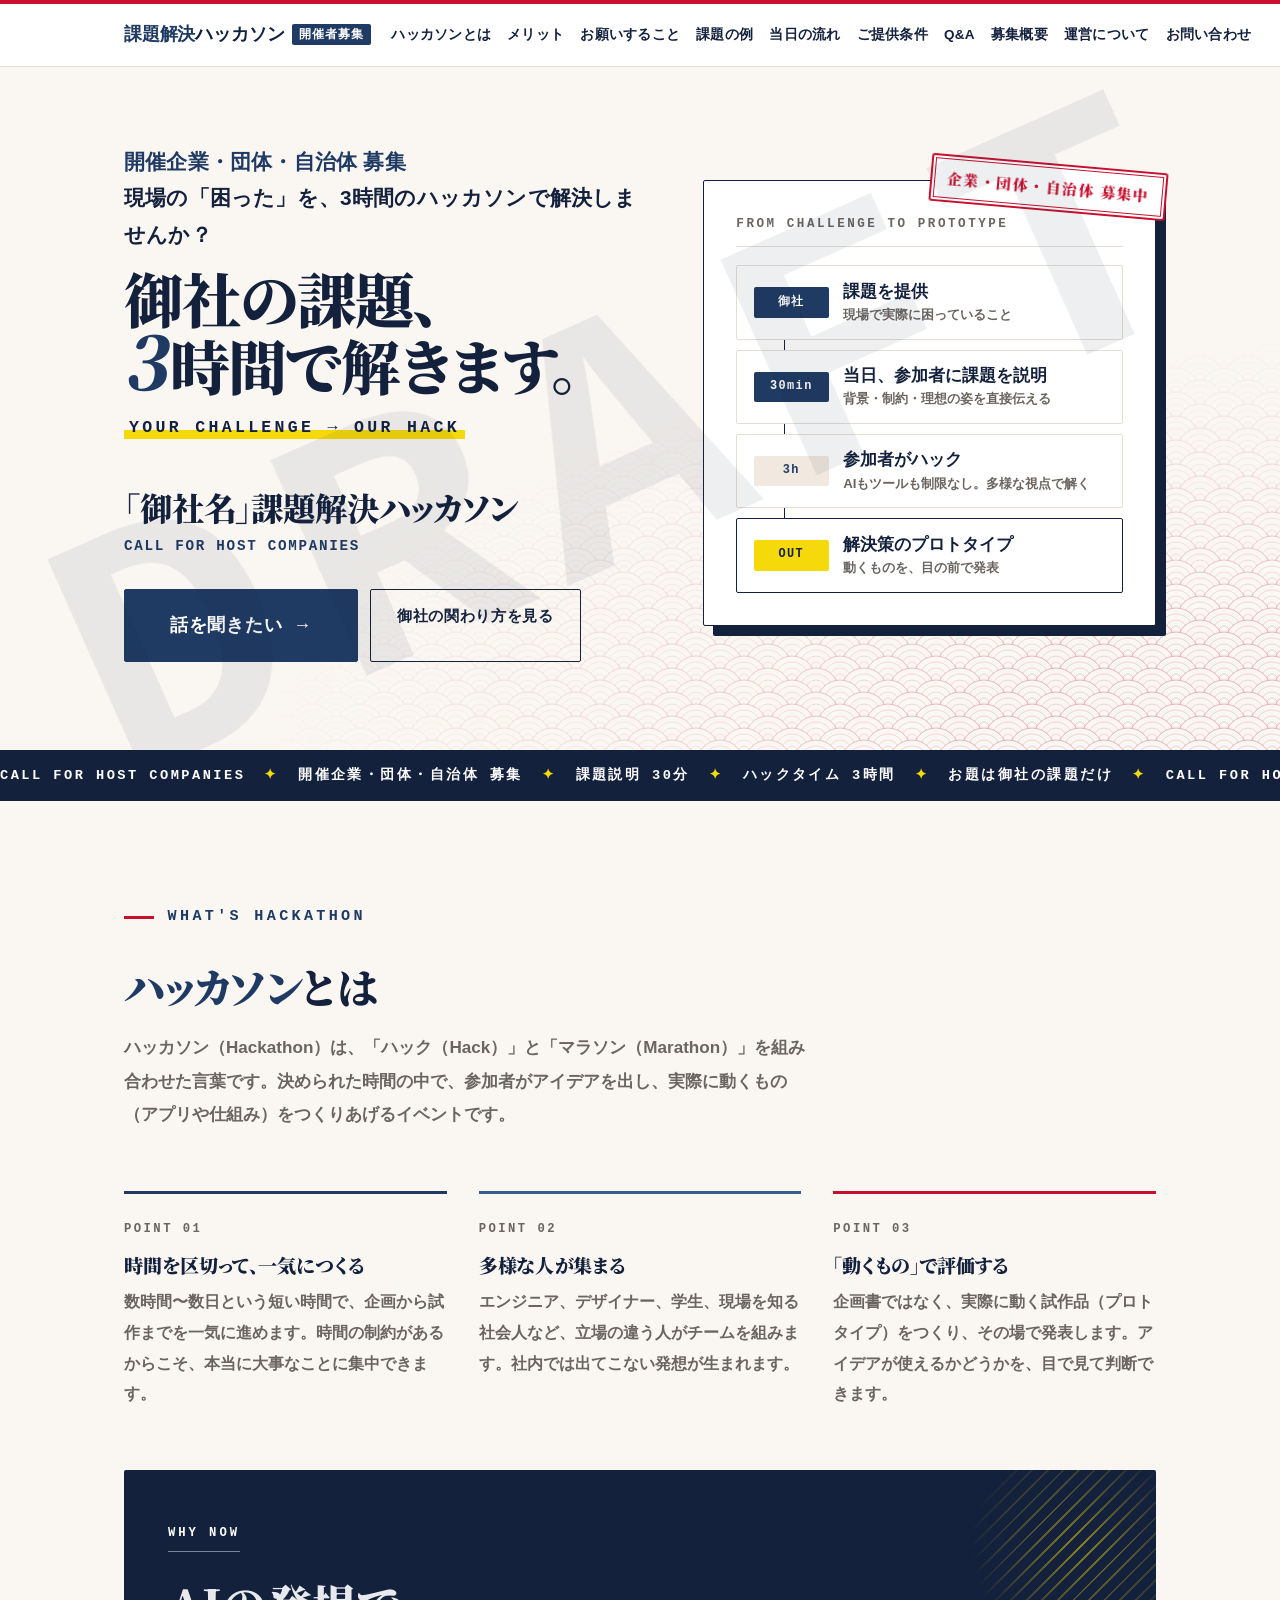
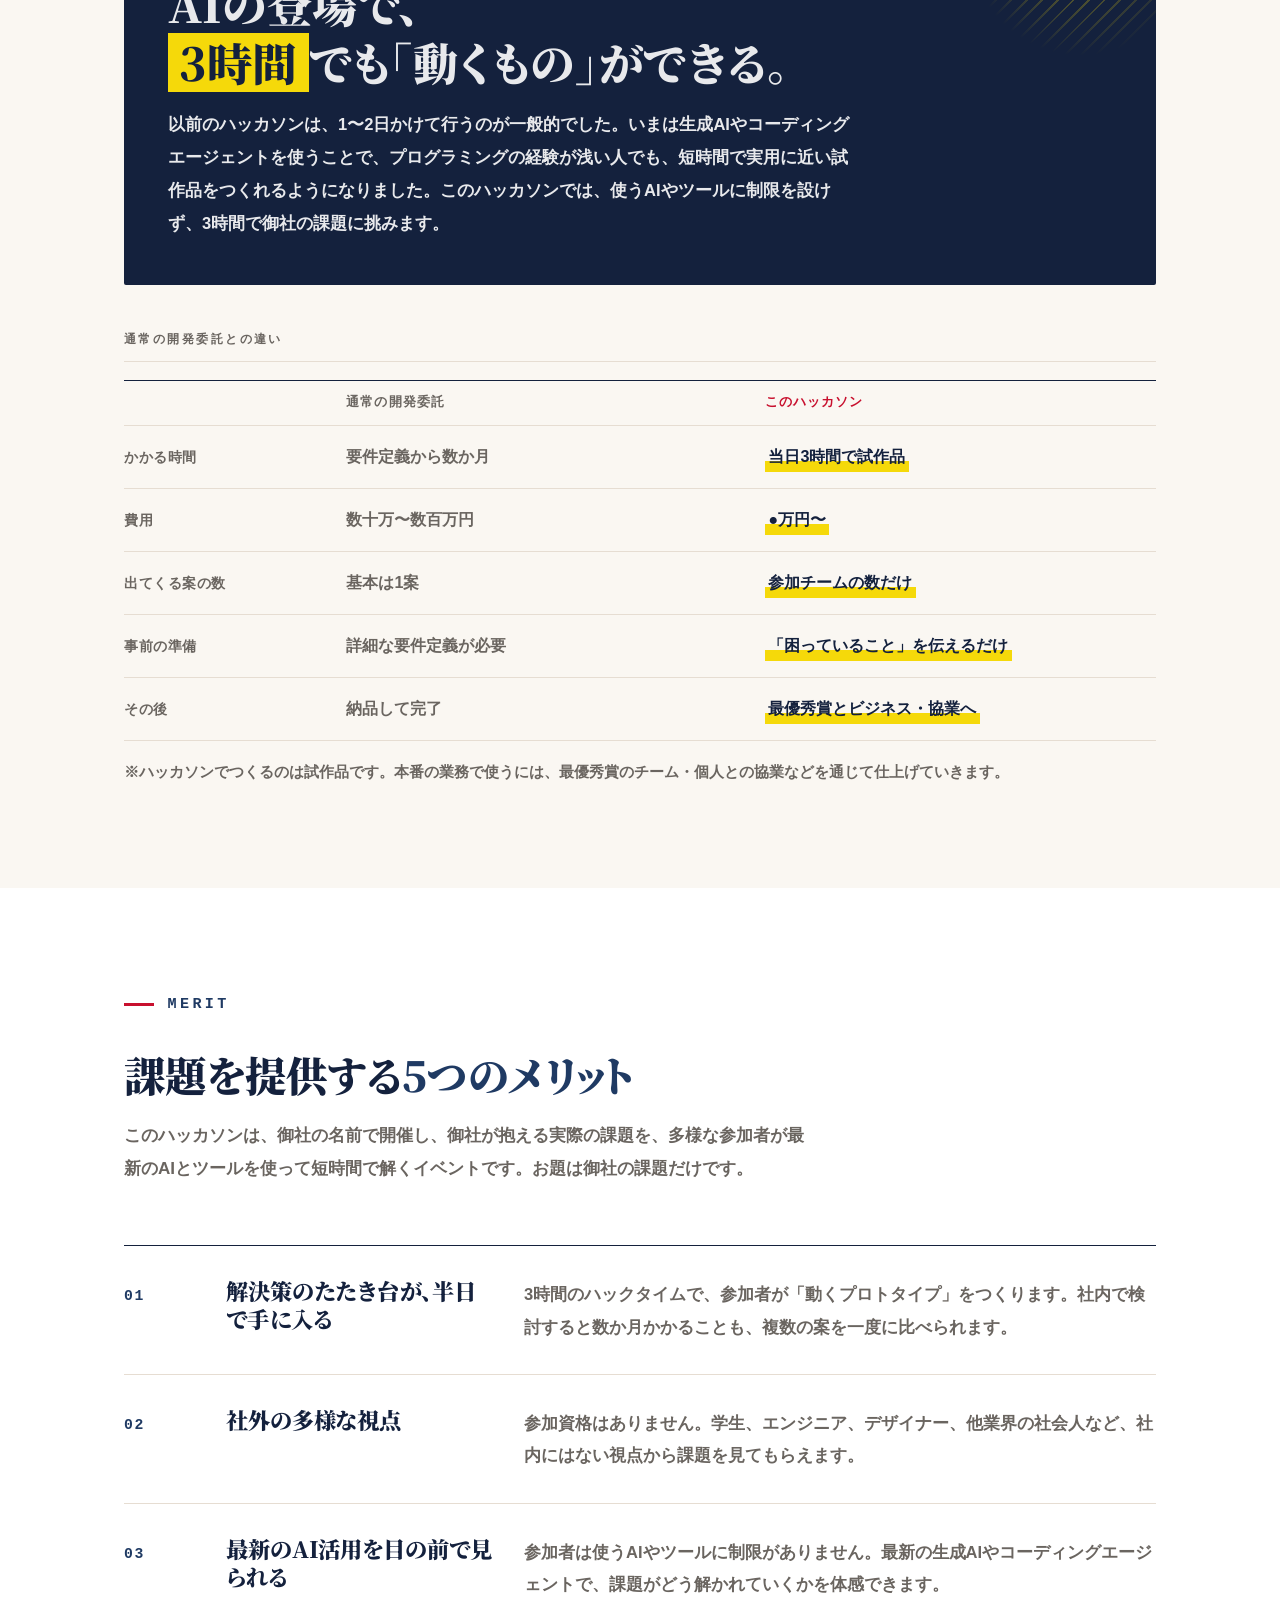
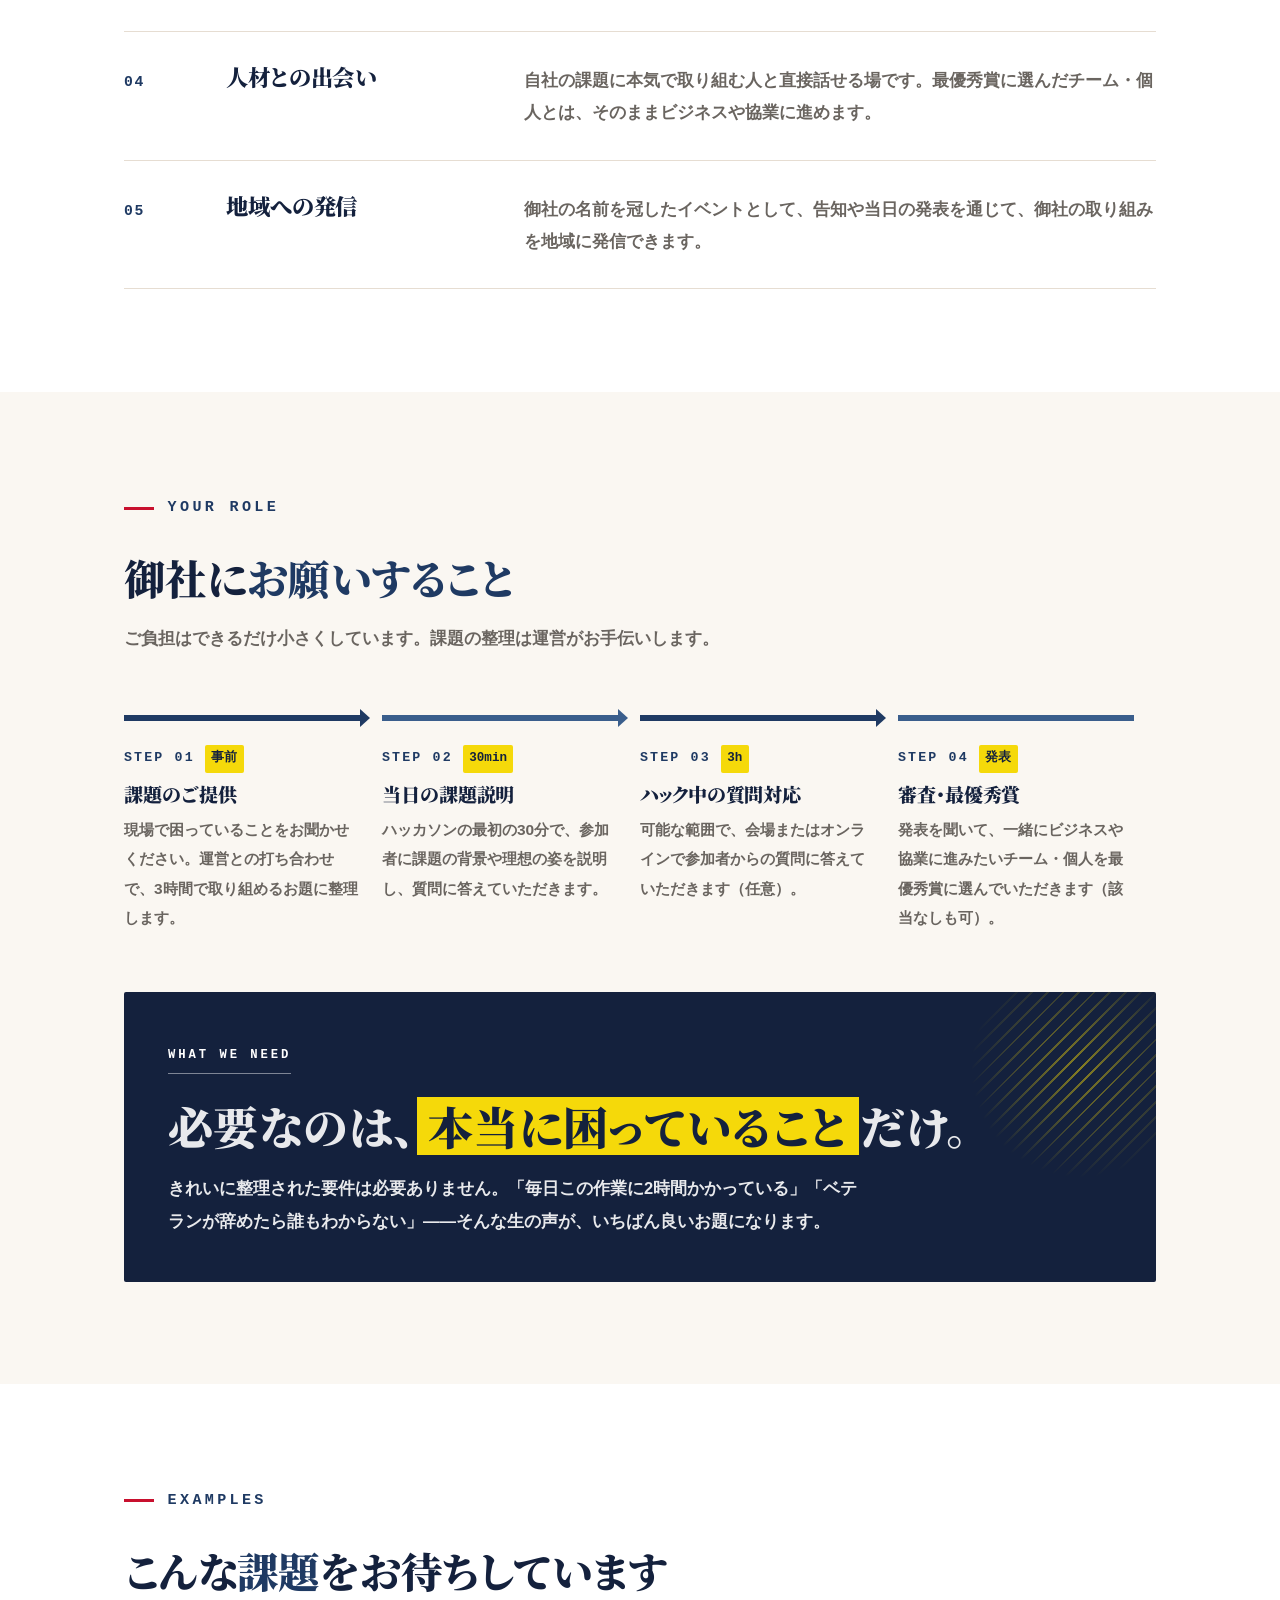
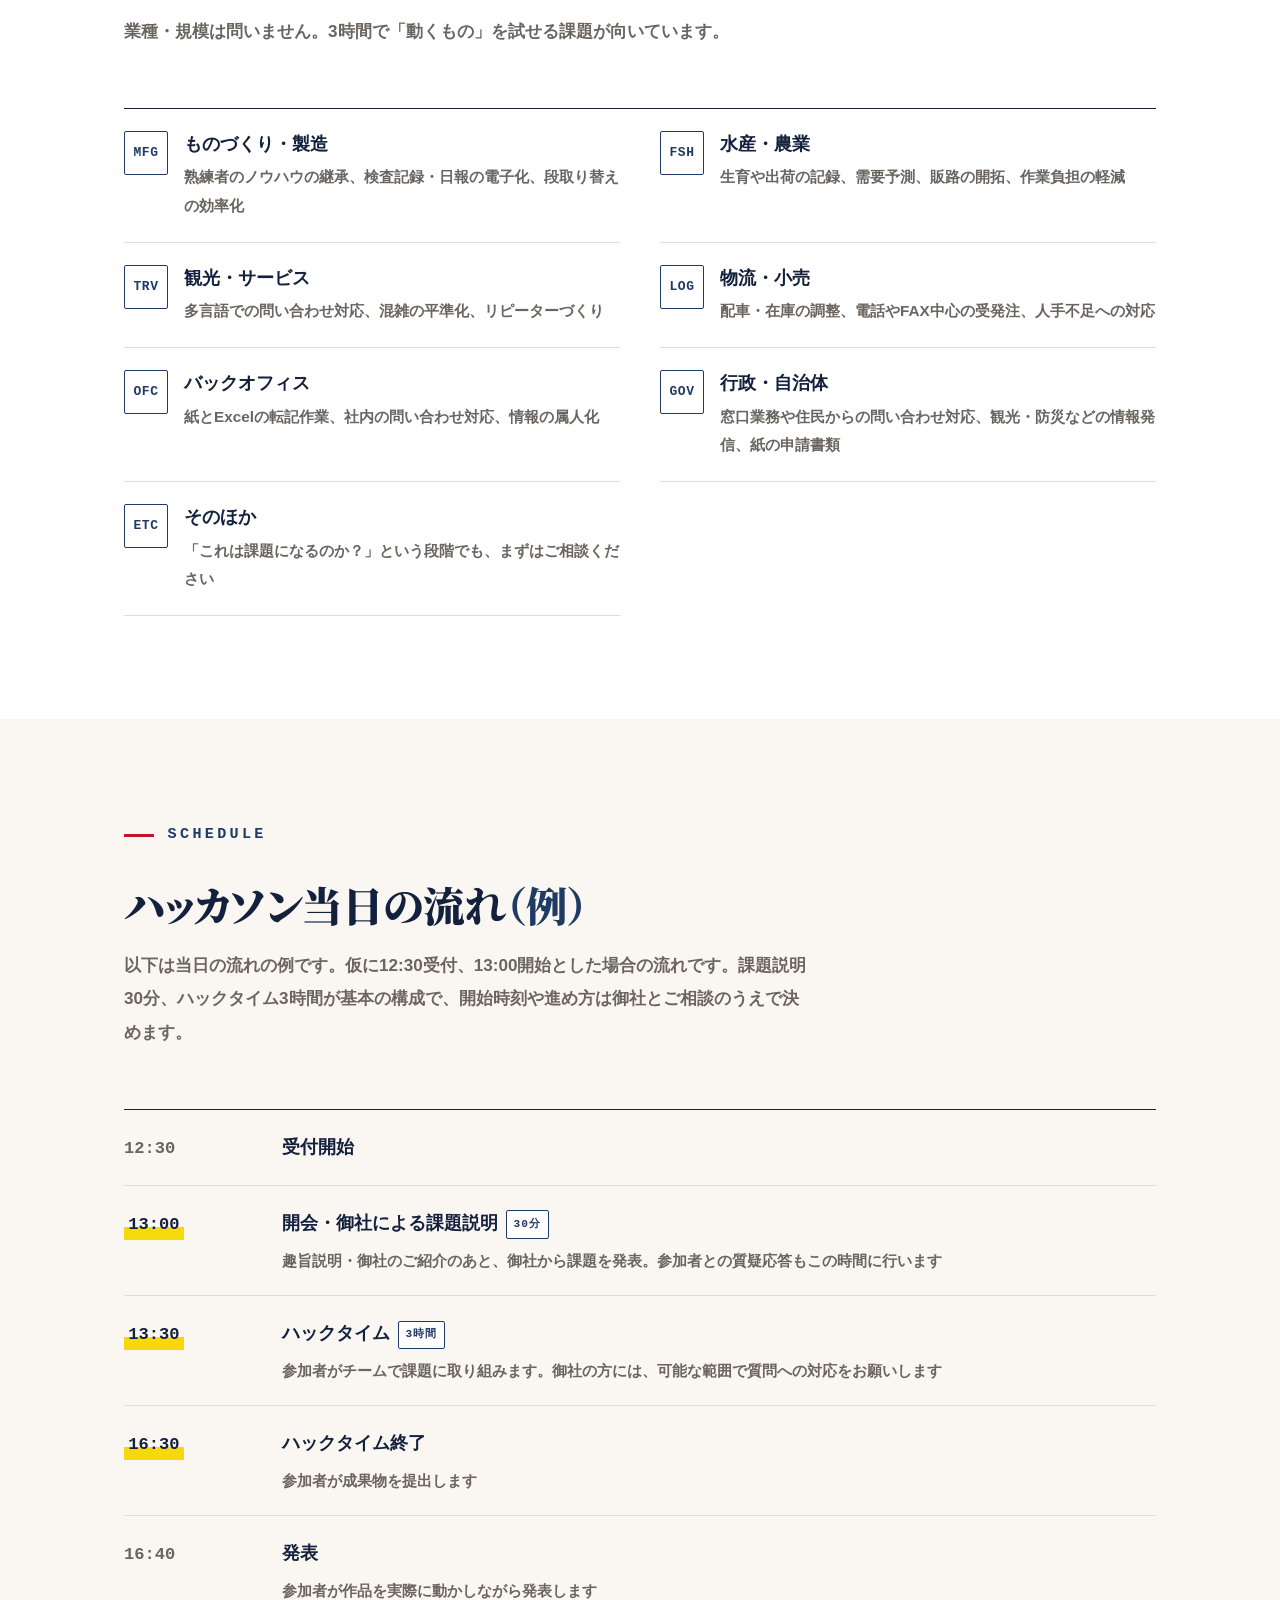
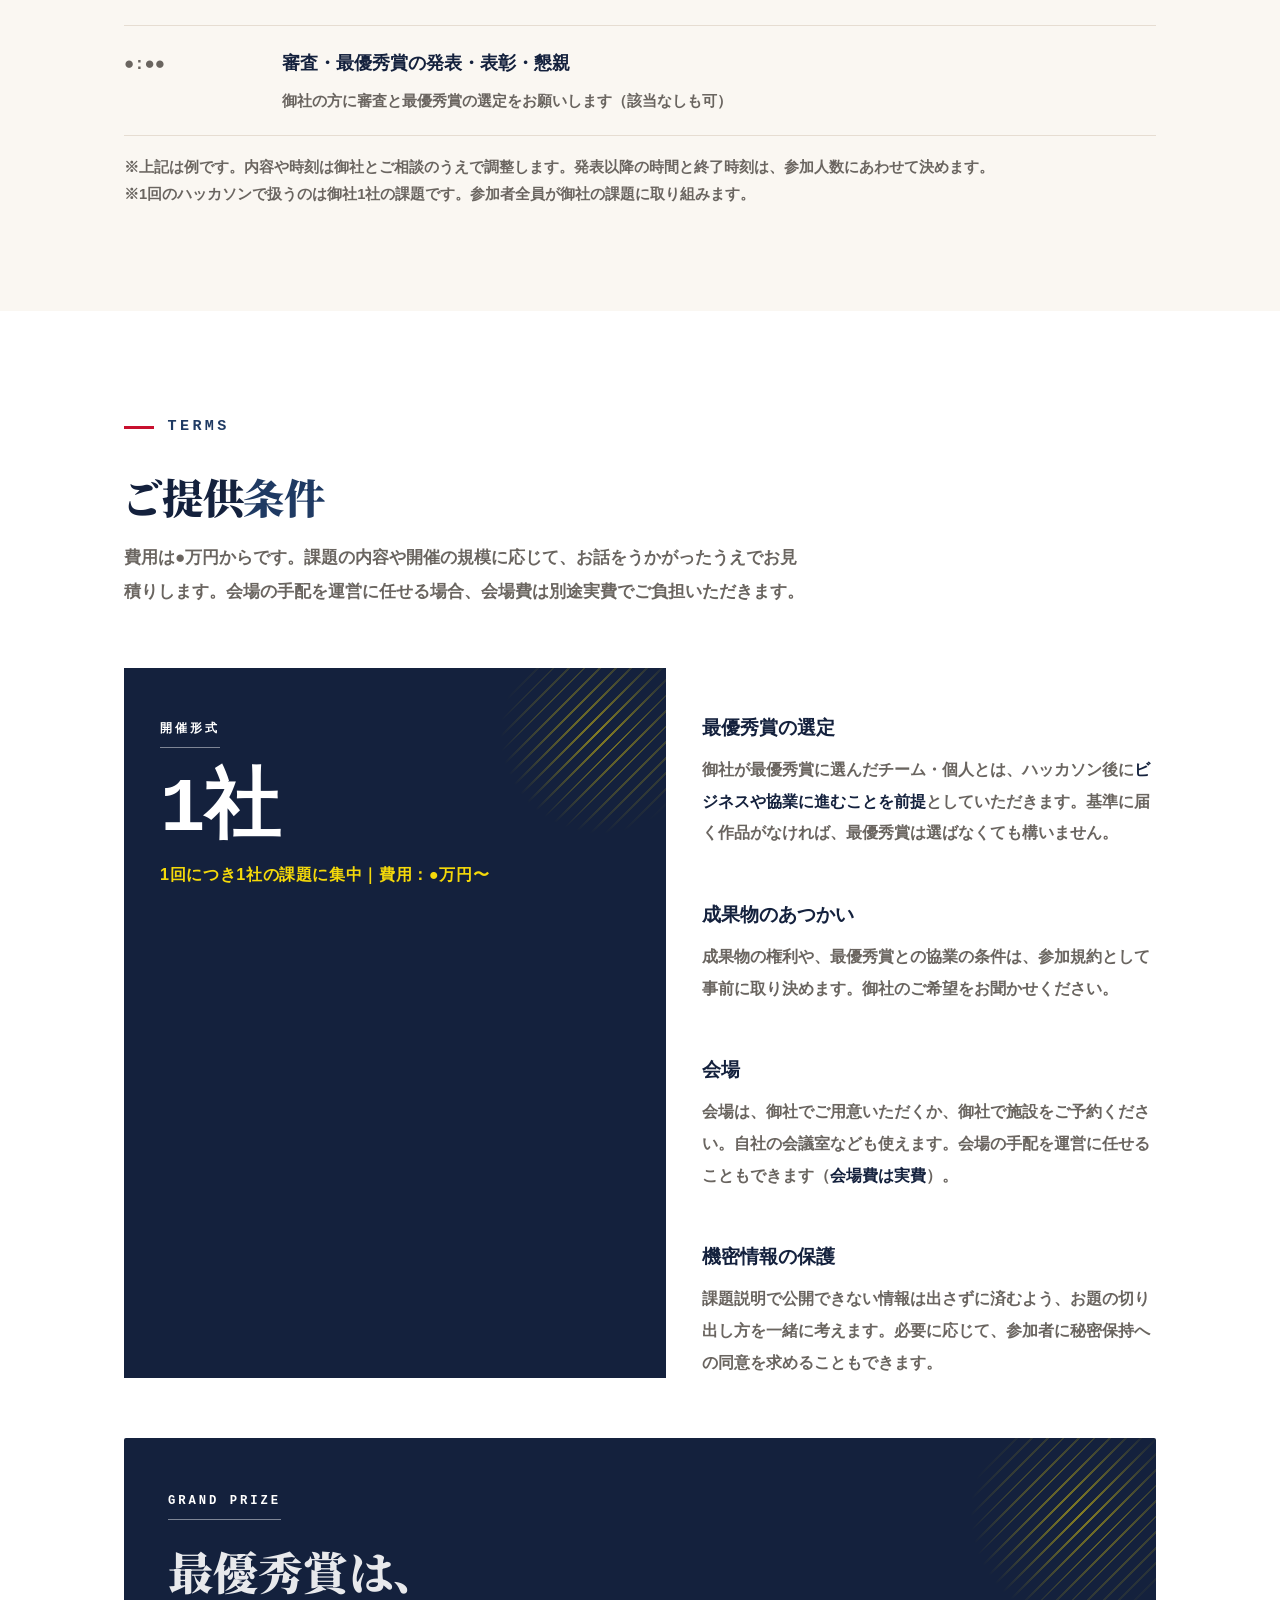
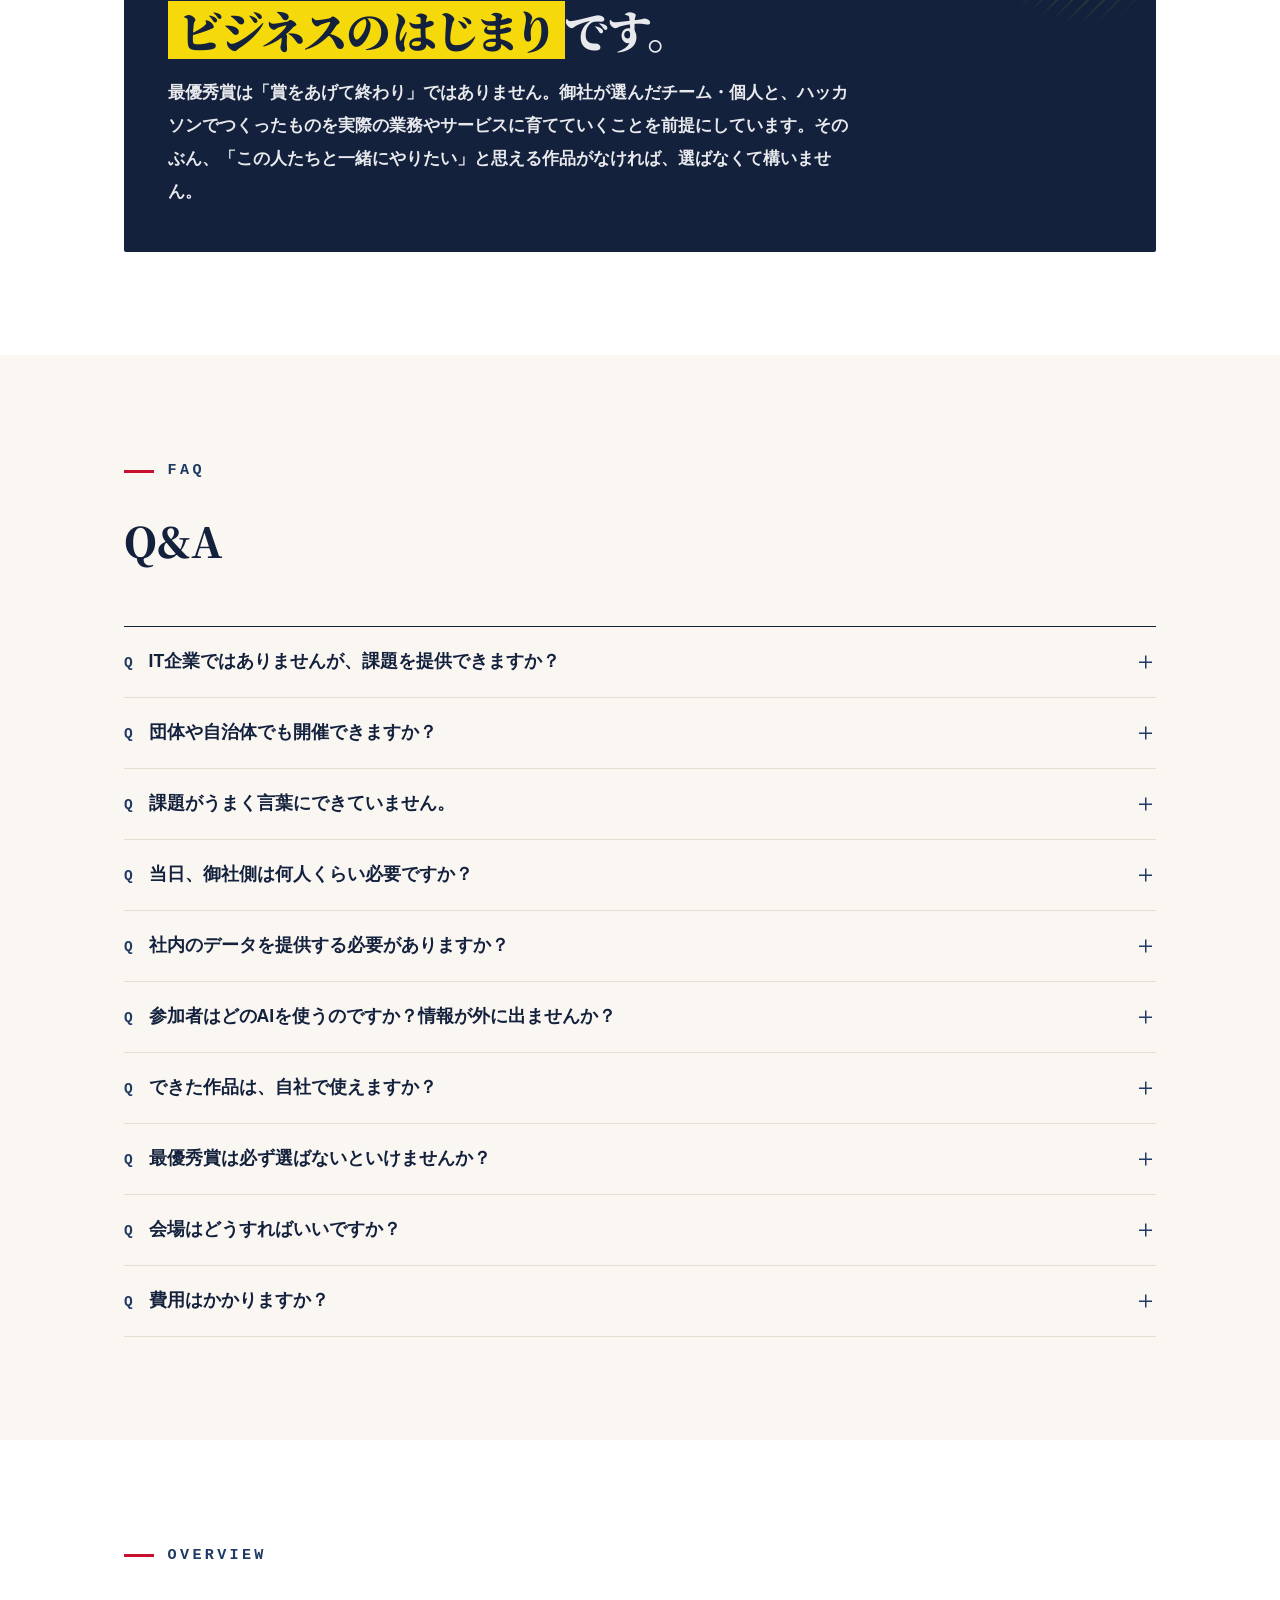
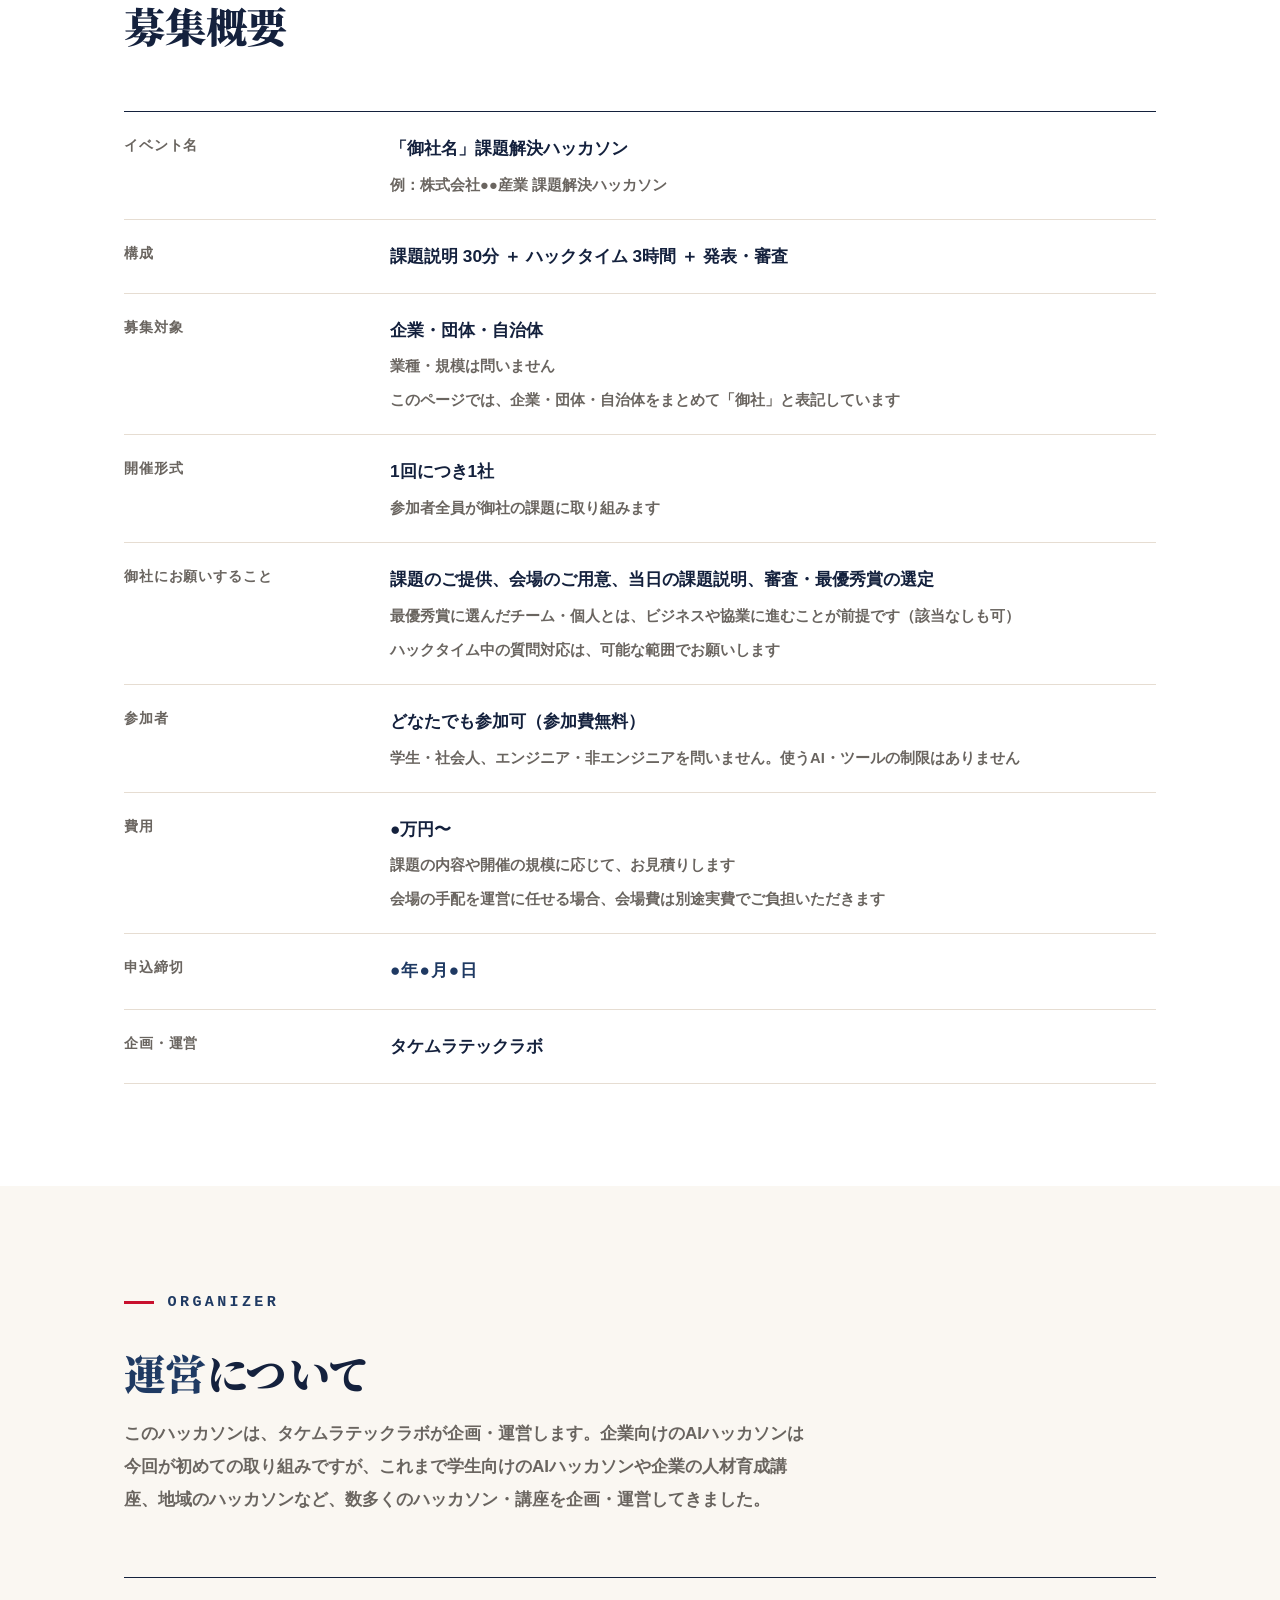
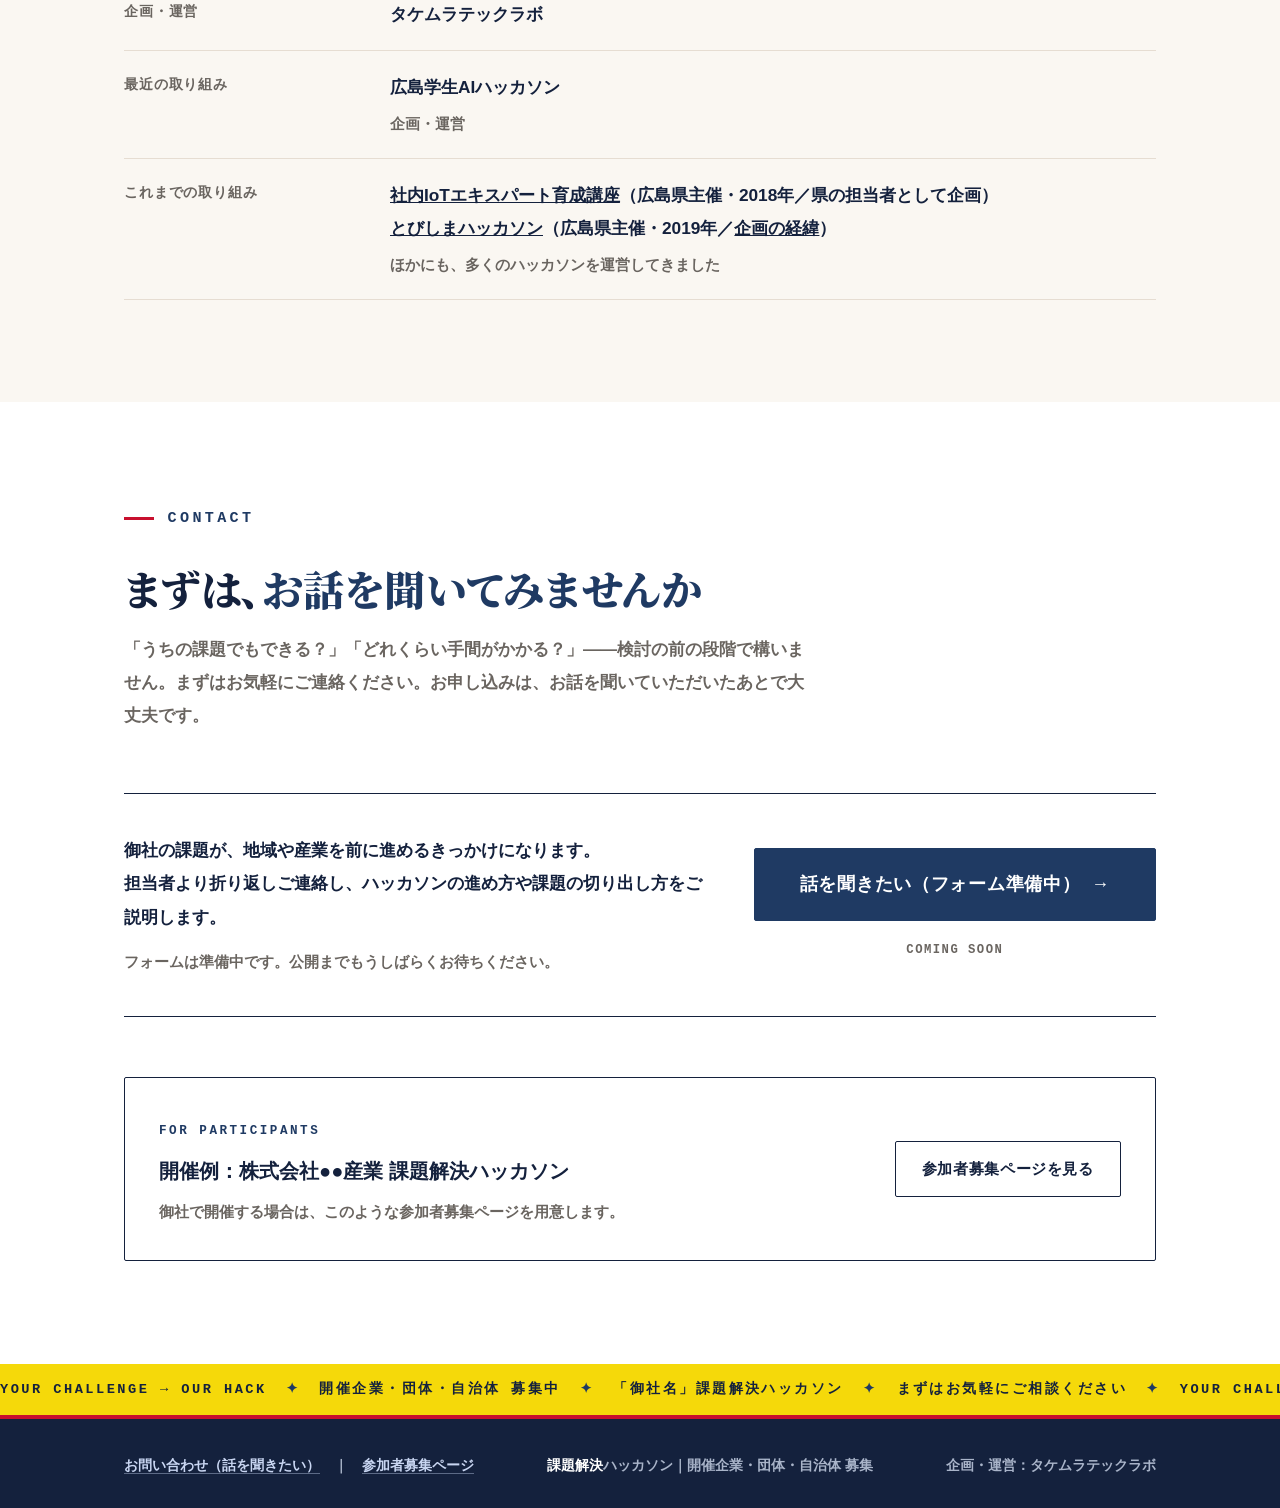
==== commit d65f15c6: "企業向けページ：広島限定の表記を削除し、企画・運営（タケムラテックラボ）と実績を追加 - 募集対象などから「広島の」を削除 - 「運営について」セクションを追加（広島学生AIハッカソン、社内IoTエキ" ====
--- a/company/index.html
+++ b/company/index.html
@@ -4,10 +4,10 @@
 <meta charset="utf-8">
 <meta name="viewport" content="width=device-width,initial-scale=1">
 <title>課題解決ハッカソン | 開催企業・団体・自治体 募集</title>
-<meta name="description" content="御社の課題を、ハッカソンのお題にしませんか。30分の課題説明のあと、AIもツールも自由に使う多様な参加者が、3時間で解決策のプロトタイプをつくります。御社の名前で開催し、お題は御社の課題だけ。開催していただける広島の企業・団体・自治体を募集しています。">
+<meta name="description" content="御社の課題を、ハッカソンのお題にしませんか。30分の課題説明のあと、AIもツールも自由に使う多様な参加者が、3時間で解決策のプロトタイプをつくります。御社の名前で開催し、お題は御社の課題だけ。開催していただける企業・団体・自治体を募集しています。">
 <meta property="og:type" content="website">
 <meta property="og:title" content="課題解決ハッカソン | 開催企業・団体・自治体 募集">
-<meta property="og:description" content="御社の課題を、3時間で解いてもらいませんか。御社の名前で開催し、お題は御社の課題だけ。開催していただける広島の企業・団体・自治体を募集しています。">
+<meta property="og:description" content="御社の課題を、3時間で解いてもらいませんか。御社の名前で開催し、お題は御社の課題だけ。開催していただける企業・団体・自治体を募集しています。">
 <meta property="og:locale" content="ja_JP">
 <meta name="theme-color" content="#14213D">
 <link rel="icon" href="../favicon.svg" type="image/svg+xml">
@@ -65,6 +65,7 @@
         <a href="#plan">ご提供条件</a>
         <a href="#faq">Q&amp;A</a>
         <a href="#overview">募集概要</a>
+        <a href="#organizer">運営について</a>
         <a href="#contact">お問い合わせ</a>
       </nav>
       <details class="menu">
@@ -78,6 +79,7 @@
           <a href="#plan">ご提供条件</a>
           <a href="#faq">Q&amp;A</a>
           <a href="#overview">募集概要</a>
+          <a href="#organizer">運営について</a>
           <a href="#contact">お問い合わせ</a>
         </nav>
       </details>
@@ -364,19 +366,35 @@
       <div class="ov">
         <div class="ov-row"><div class="l">イベント名</div><div class="v">「御社名」課題解決ハッカソン <small>例：株式会社●●産業 課題解決ハッカソン</small></div></div>
         <div class="ov-row"><div class="l">構成</div><div class="v">課題説明 30分 ＋ ハックタイム 3時間 ＋ 発表・審査</div></div>
-        <div class="ov-row"><div class="l">募集対象</div><div class="v">広島の企業・団体・自治体 <small>業種・規模は問いません</small><small>このページでは、企業・団体・自治体をまとめて「御社」と表記しています</small></div></div>
+        <div class="ov-row"><div class="l">募集対象</div><div class="v">企業・団体・自治体 <small>業種・規模は問いません</small><small>このページでは、企業・団体・自治体をまとめて「御社」と表記しています</small></div></div>
         <div class="ov-row"><div class="l">開催形式</div><div class="v">1回につき1社 <small>参加者全員が御社の課題に取り組みます</small></div></div>
         <div class="ov-row"><div class="l">御社にお願いすること</div><div class="v">課題のご提供、会場のご用意、当日の課題説明、審査・最優秀賞の選定 <small>最優秀賞に選んだチーム・個人とは、ビジネスや協業に進むことが前提です（該当なしも可）</small><small>ハックタイム中の質問対応は、可能な範囲でお願いします</small></div></div>
         <div class="ov-row"><div class="l">参加者</div><div class="v">どなたでも参加可（参加費無料） <small>学生・社会人、エンジニア・非エンジニアを問いません。使うAI・ツールの制限はありません</small></div></div>
         <div class="ov-row"><div class="l">費用</div><div class="v">●万円〜 <small>課題の内容や開催の規模に応じて、お見積りします</small><small>会場の手配を運営に任せる場合、会場費は別途実費でご負担いただきます</small></div></div>
         <div class="ov-row"><div class="l">申込締切</div><div class="v"><span class="tbd">●年●月●日</span></div></div>
-        <div class="ov-row"><div class="l">主催</div><div class="v"><span class="tbd">●●●●</span></div></div>
+        <div class="ov-row"><div class="l">企画・運営</div><div class="v">タケムラテックラボ</div></div>
+      </div>
+    </div>
+  </section>
+
+  <!-- ============ ORGANIZER ============ -->
+  <section class="alt" id="organizer">
+    <div class="wrap">
+      <div class="sec-head">
+        <span class="en">Organizer</span>
+        <h2><span class="em">運営</span>について</h2>
+        <p>このハッカソンは、タケムラテックラボが企画・運営します。企業向けのAIハッカソンは今回が初めての取り組みですが、これまで学生向けのAIハッカソンや企業の人材育成講座、地域のハッカソンなど、数多くのハッカソン・講座を企画・運営してきました。</p>
+      </div>
+      <div class="ov">
+        <div class="ov-row"><div class="l">企画・運営</div><div class="v">タケムラテックラボ</div></div>
+        <div class="ov-row"><div class="l">最近の取り組み</div><div class="v">広島学生AIハッカソン <small>企画・運営</small></div></div>
+        <div class="ov-row"><div class="l">これまでの取り組み</div><div class="v"><a href="https://www.projectdesign.jp/201812/iot-newbiz/005719.php" target="_blank" rel="noopener">社内IoTエキスパート育成講座</a>（広島県主催・2018年／県の担当者として企画）<br><a href="https://uhuru.connpass.com/event/117829/" target="_blank" rel="noopener">とびしまハッカソン</a>（広島県主催・2019年／<a href="https://tatsuya1970.com/?p=13008" target="_blank" rel="noopener">企画の経緯</a>） <small>ほかにも、多くのハッカソンを運営してきました</small></div></div>
       </div>
     </div>
   </section>
 
   <!-- ============ CONTACT ============ -->
-  <section class="alt" id="contact">
+  <section id="contact">
     <div class="wrap">
       <div class="sec-head">
         <span class="en">Contact</span>
@@ -385,7 +403,7 @@
       </div>
       <div class="contact">
         <div class="ct-txt">
-          <p>御社の課題が、広島の産業を前に進めるきっかけになります。<br>担当者より折り返しご連絡し、ハッカソンの進め方や課題の切り出し方をご説明します。</p>
+          <p>御社の課題が、地域や産業を前に進めるきっかけになります。<br>担当者より折り返しご連絡し、ハッカソンの進め方や課題の切り出し方をご説明します。</p>
           <small>フォームは準備中です。公開までもうしばらくお待ちください。</small>
         </div>
         <div class="ct-act">
@@ -415,7 +433,7 @@
     <div class="wrap">
       <div><a href="#contact">お問い合わせ（話を聞きたい）</a>　｜　<a href="../entry/">参加者募集ページ</a></div>
       <div><b>課題解決</b>ハッカソン｜開催企業・団体・自治体 募集</div>
-      <div>主催：●●●●</div>
+      <div>企画・運営：タケムラテックラボ</div>
     </div>
   </footer>
 
--- a/assets/base.css
+++ b/assets/base.css
@@ -31,6 +31,11 @@
 html{scroll-behavior:smooth;font-size:112.5%}
 @media(prefers-reduced-motion:reduce){html{scroll-behavior:auto}}
 body{margin:0;background:var(--white)}
+/* 下書き表示の透かし（公開前に削除） */
+body::after{content:"DRAFT";position:fixed;inset:0;z-index:9999;pointer-events:none;
+  display:flex;align-items:center;justify-content:center;
+  font-family:var(--mono);font-weight:700;font-size:min(28vw,40vh);letter-spacing:.08em;
+  color:rgba(20,33,61,.07);transform:rotate(-24deg);user-select:none}
 
 .lp{background:var(--white);color:var(--ink);font-family:var(--gothic);line-height:1.85;
   -webkit-font-smoothing:antialiased;overflow-x:hidden}
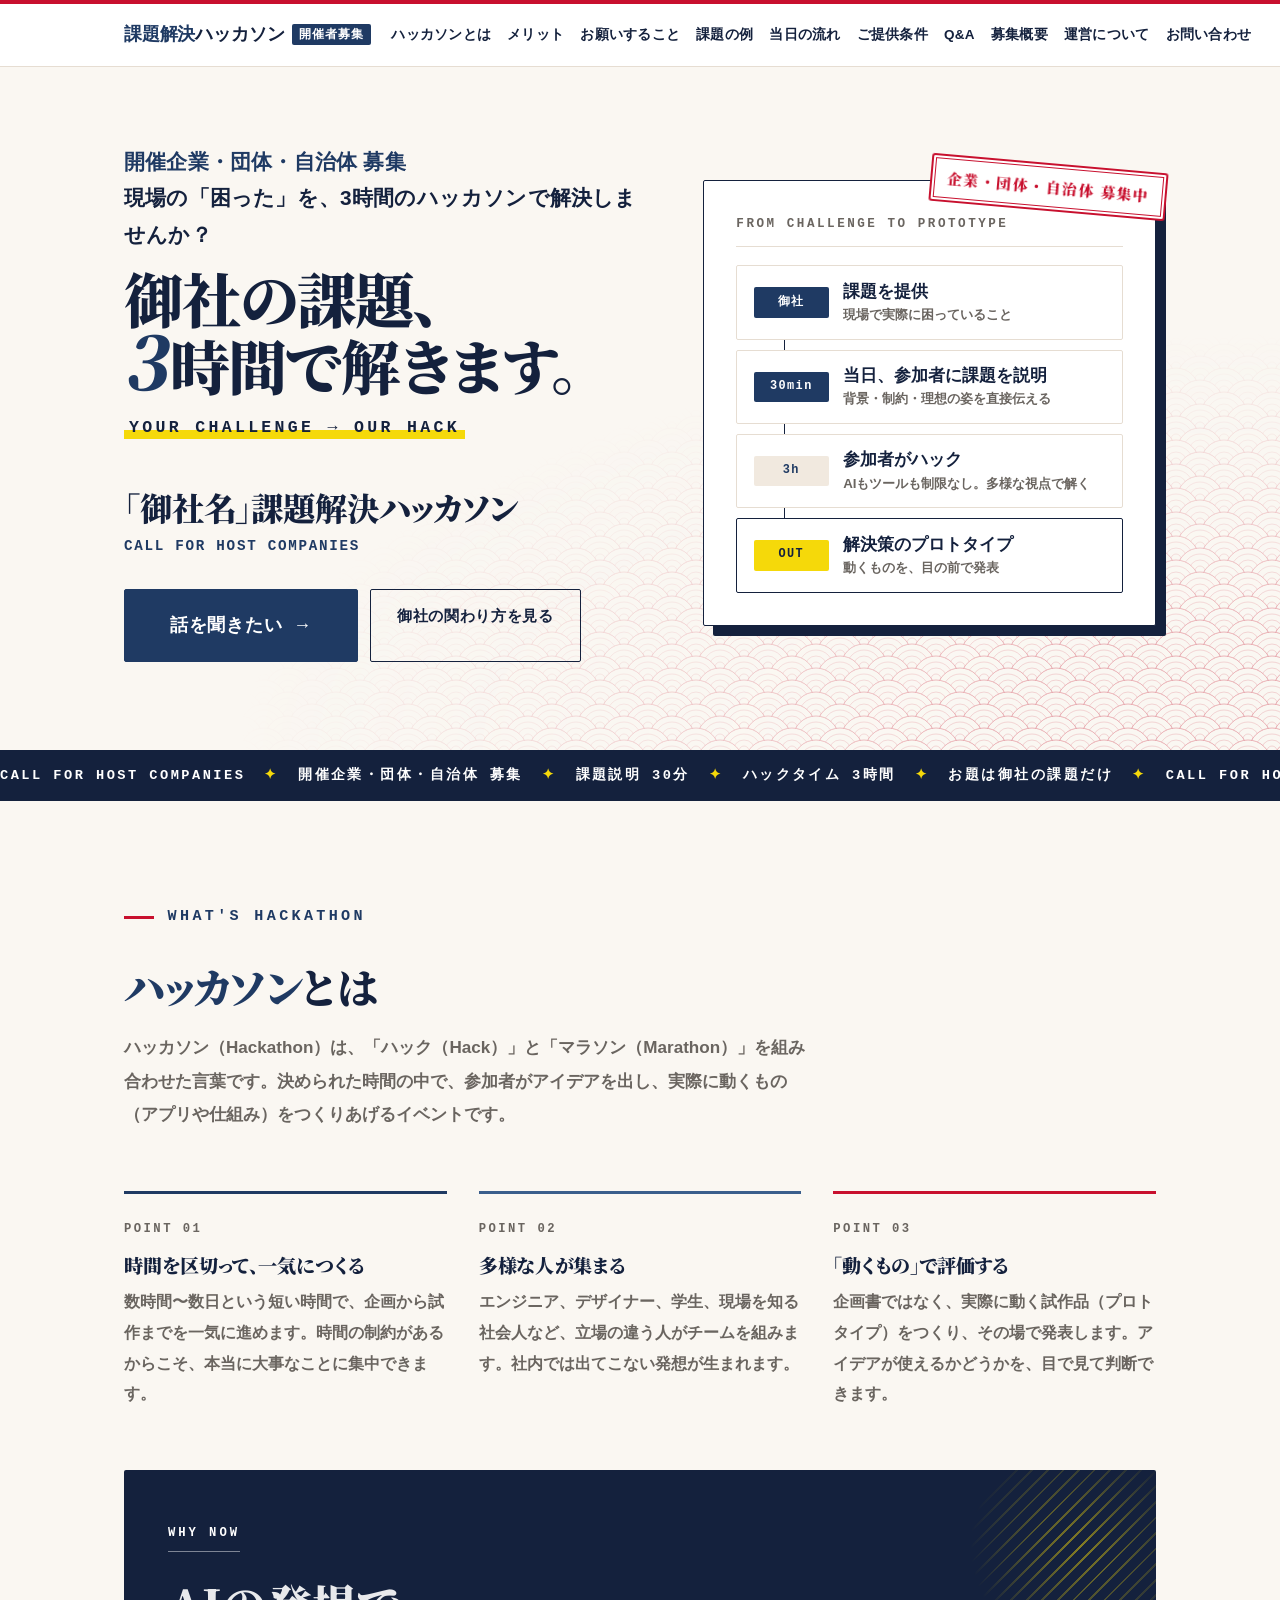
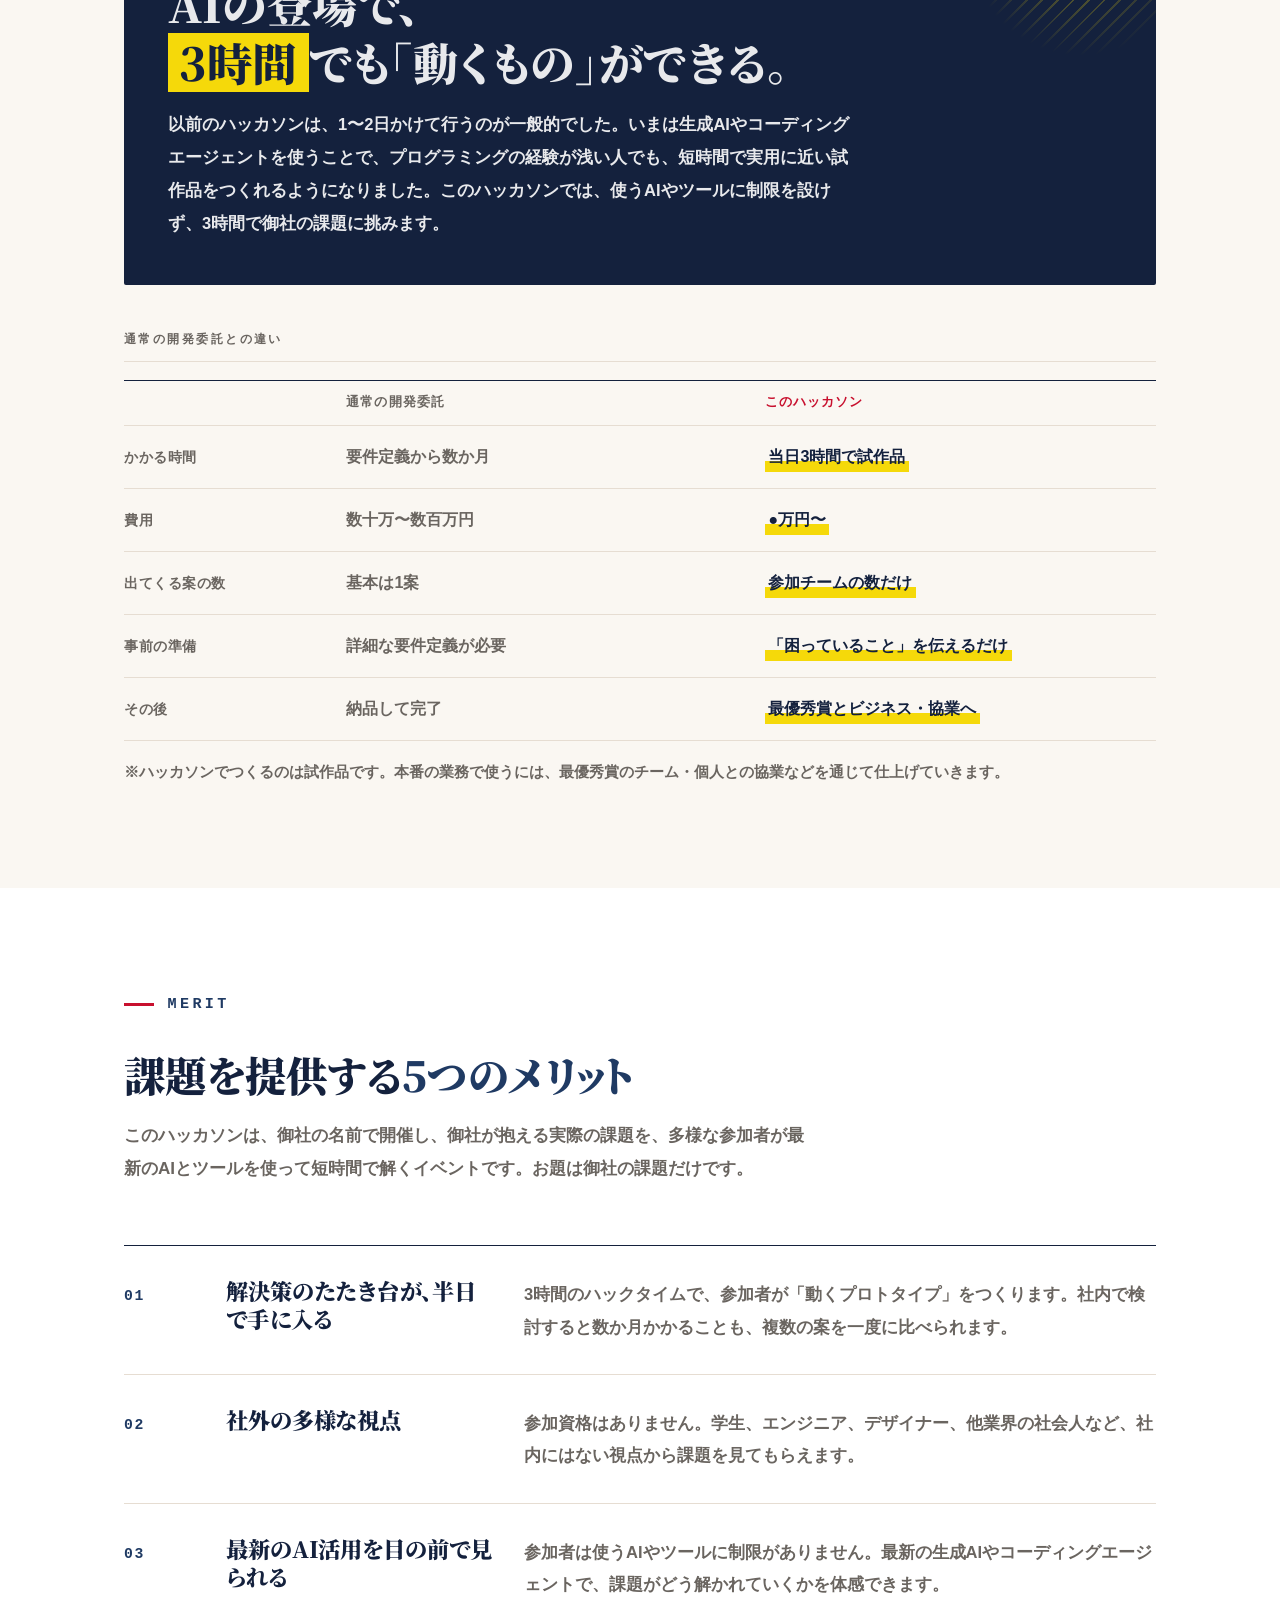
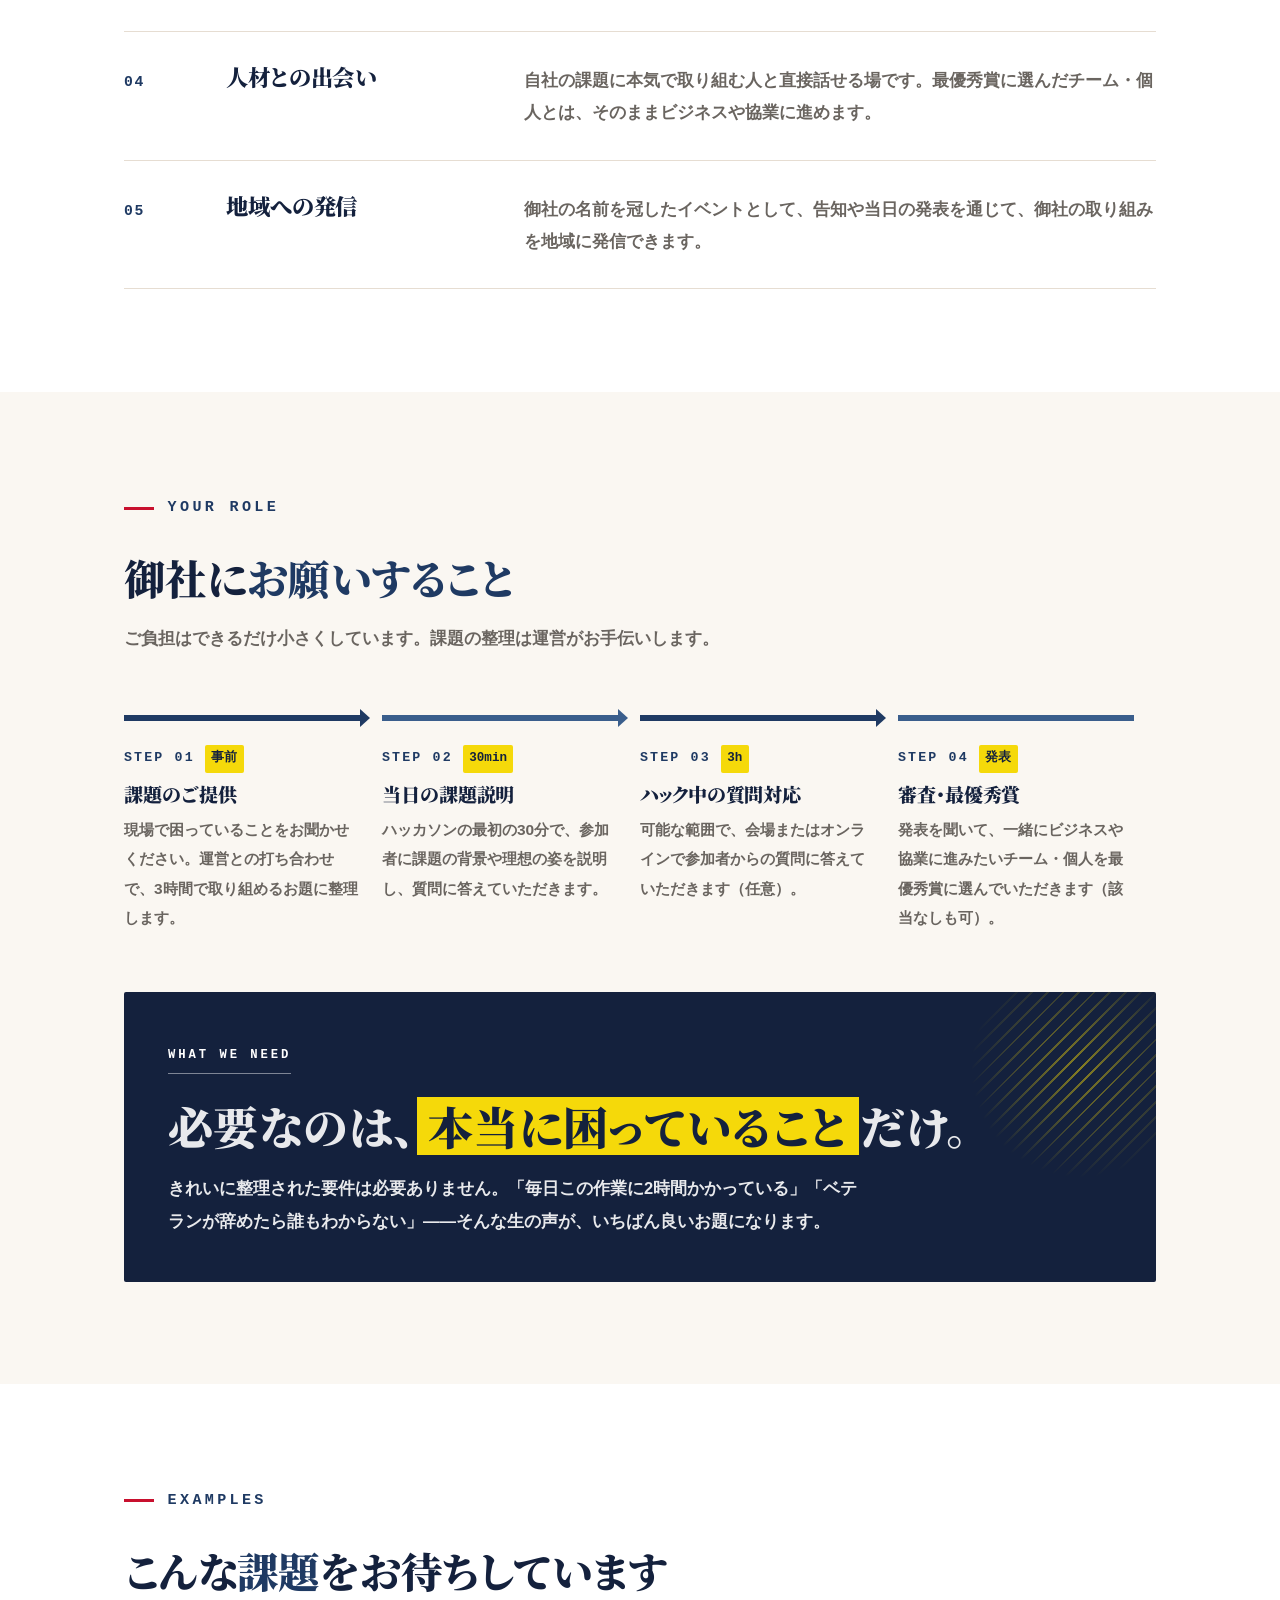
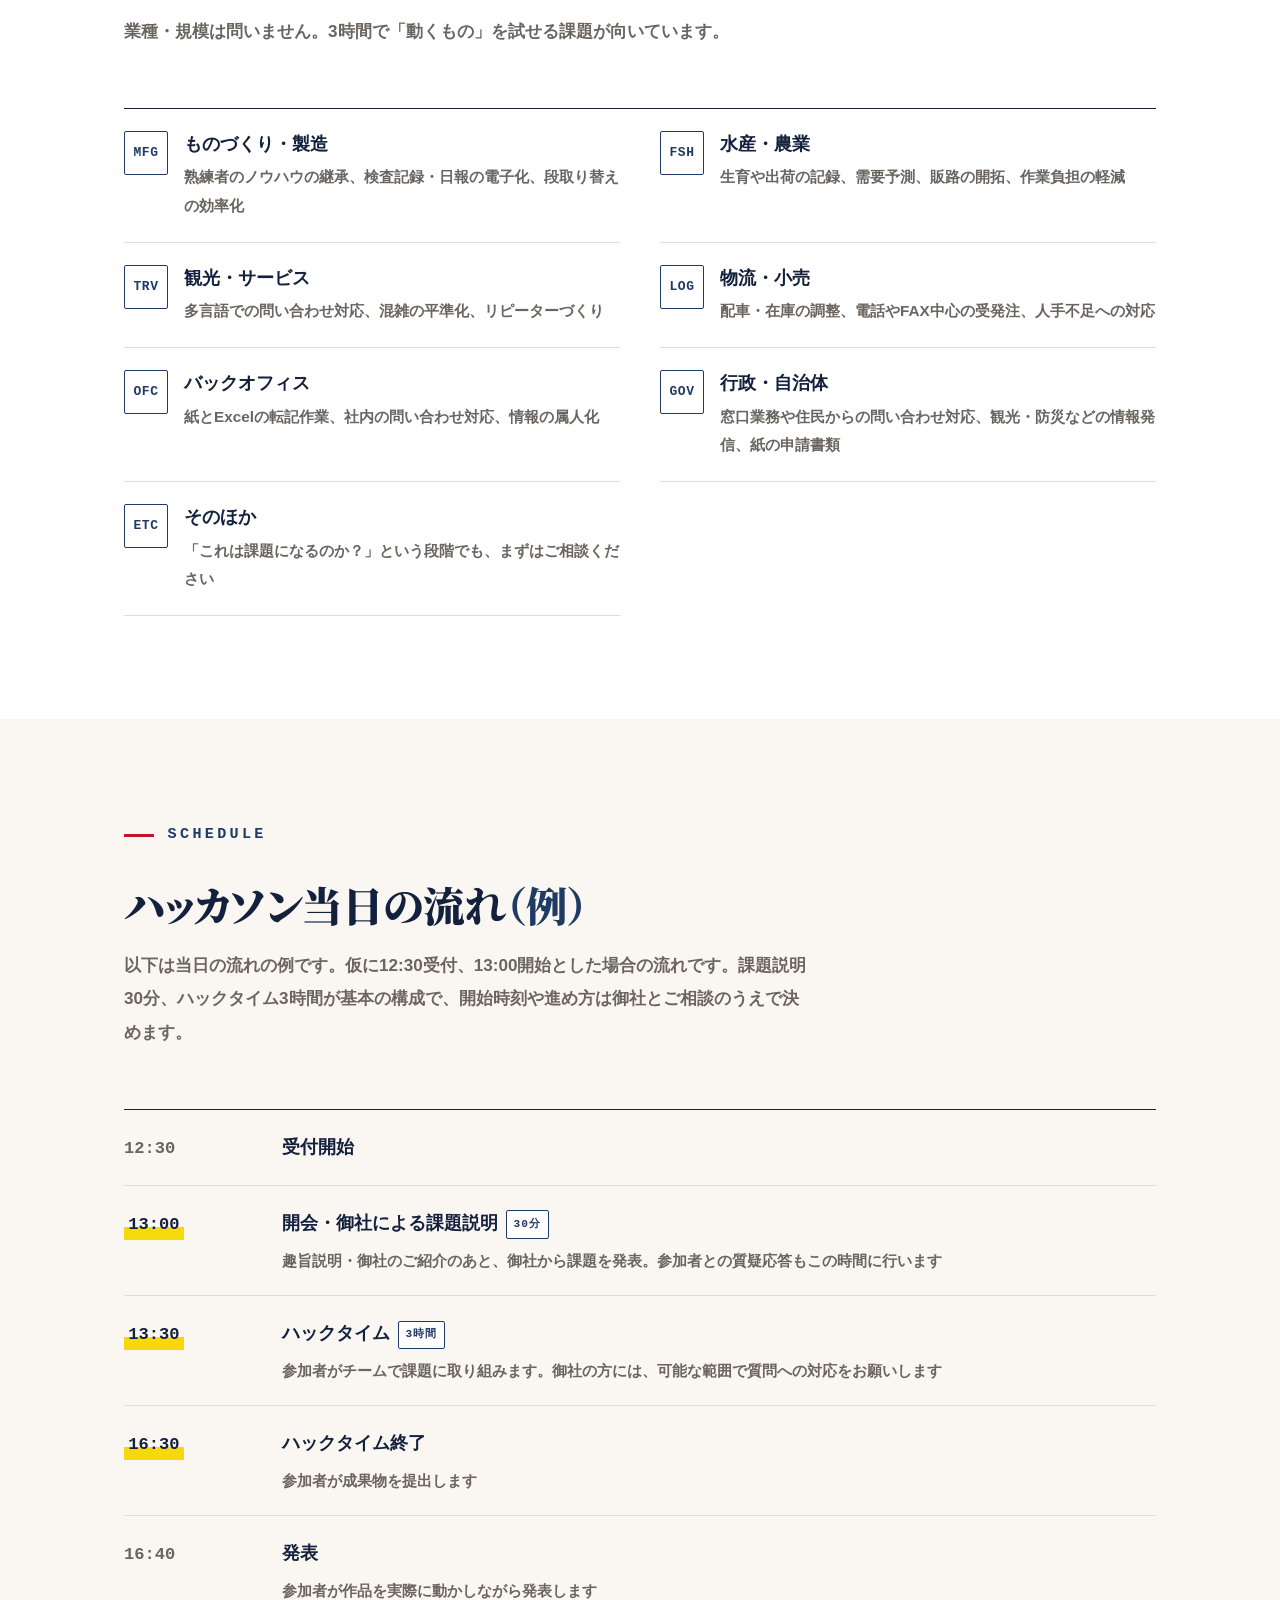
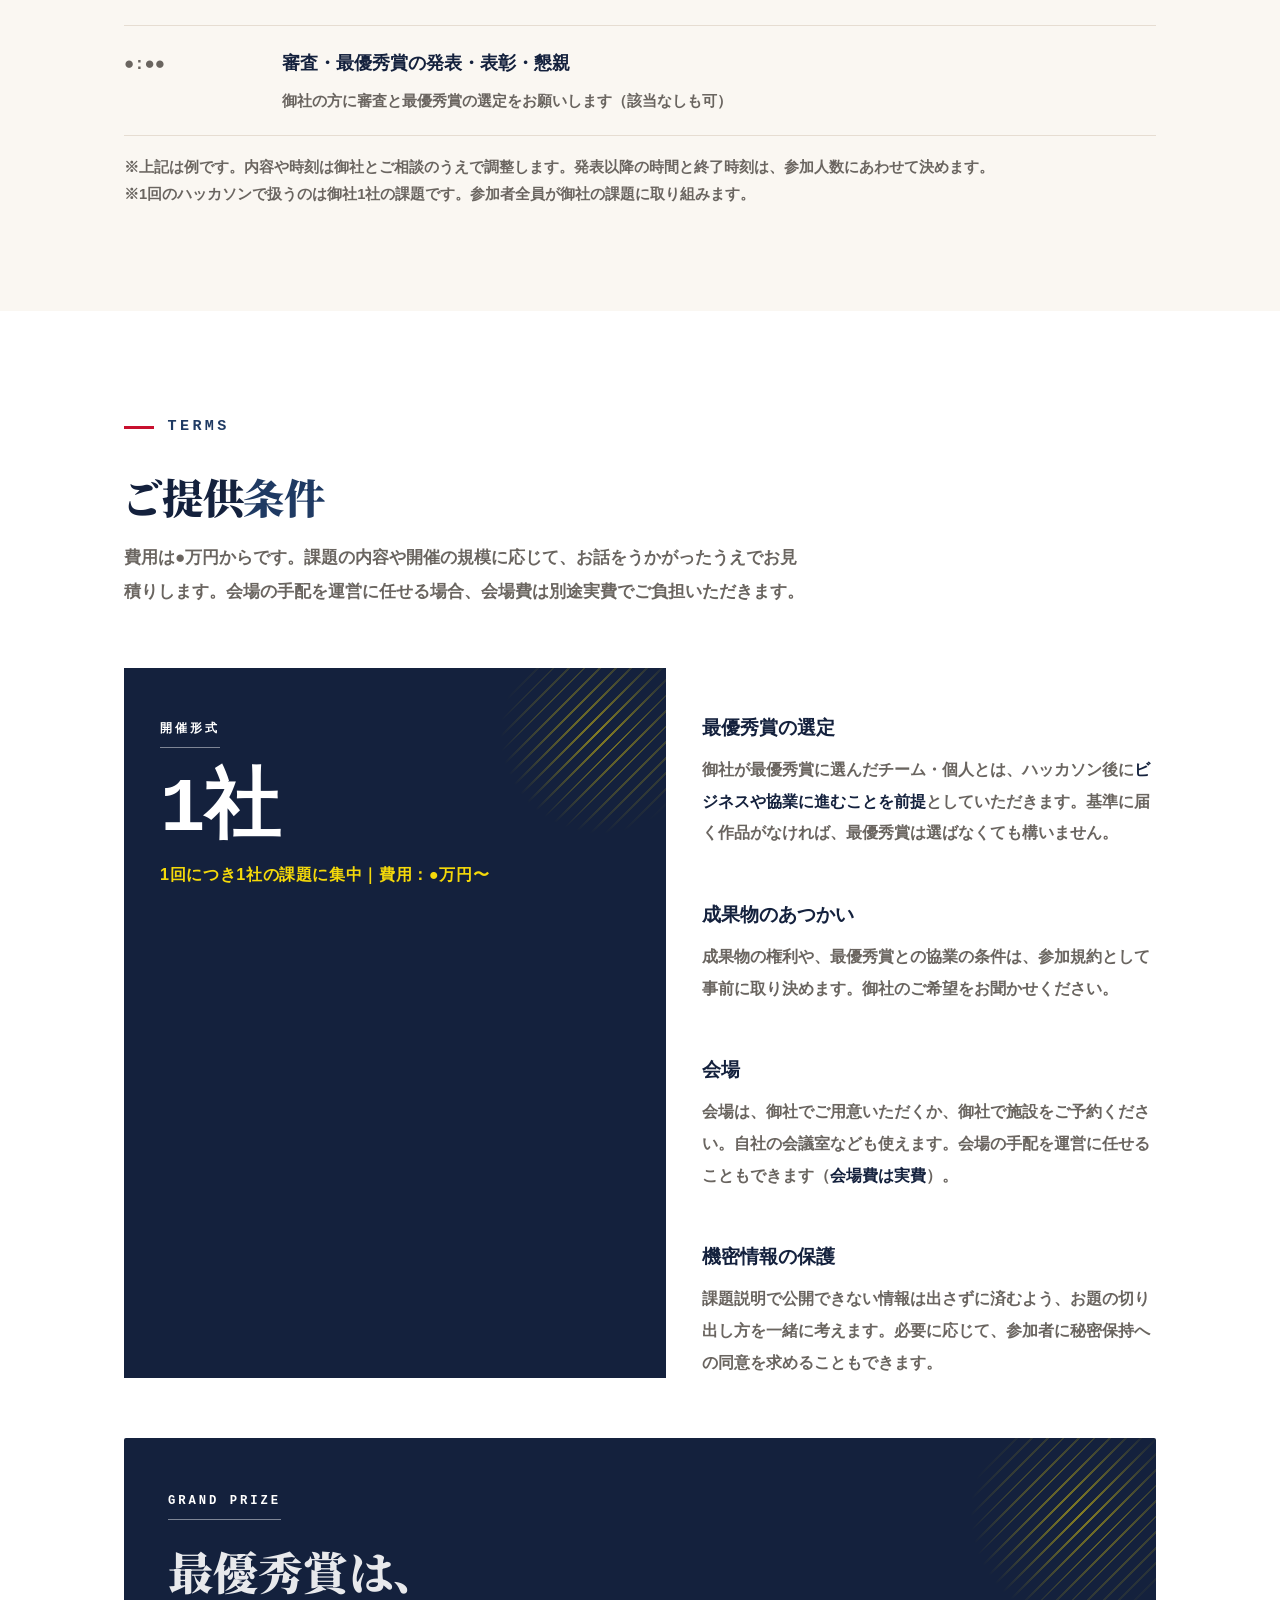
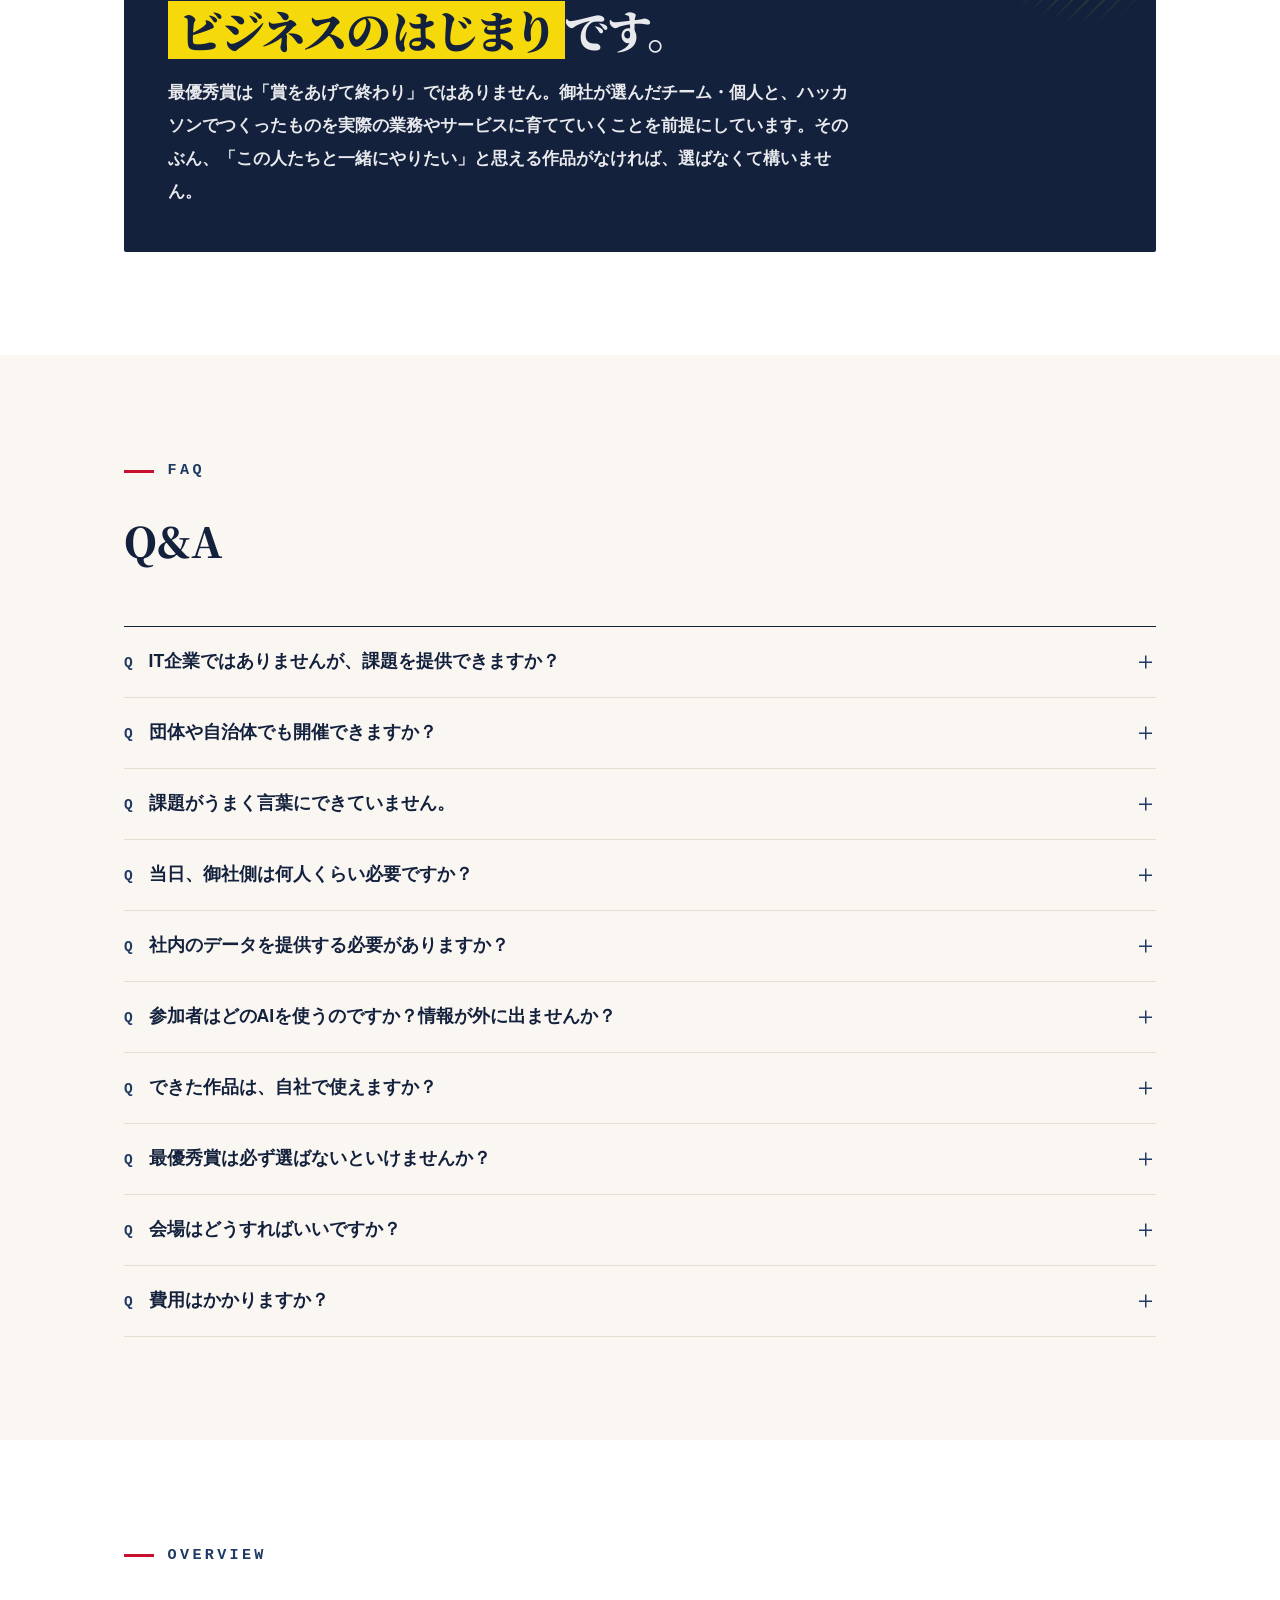
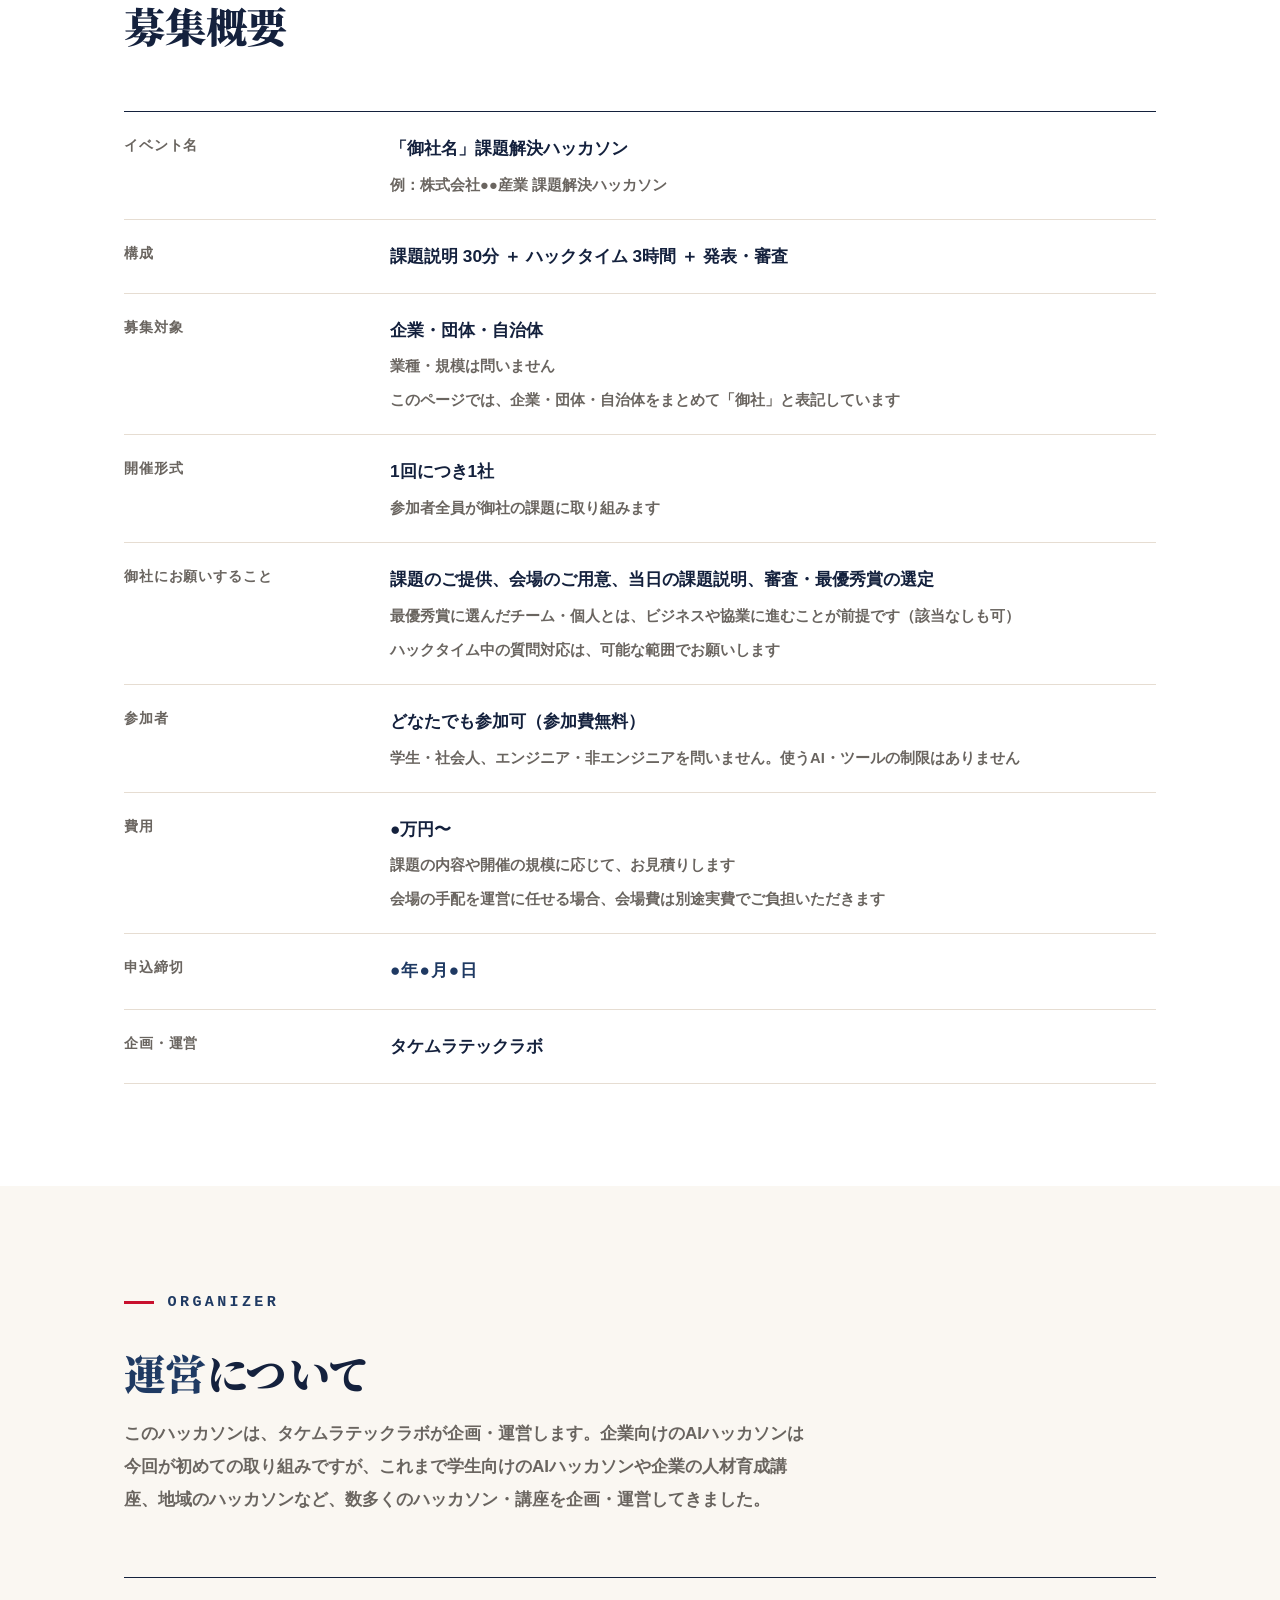
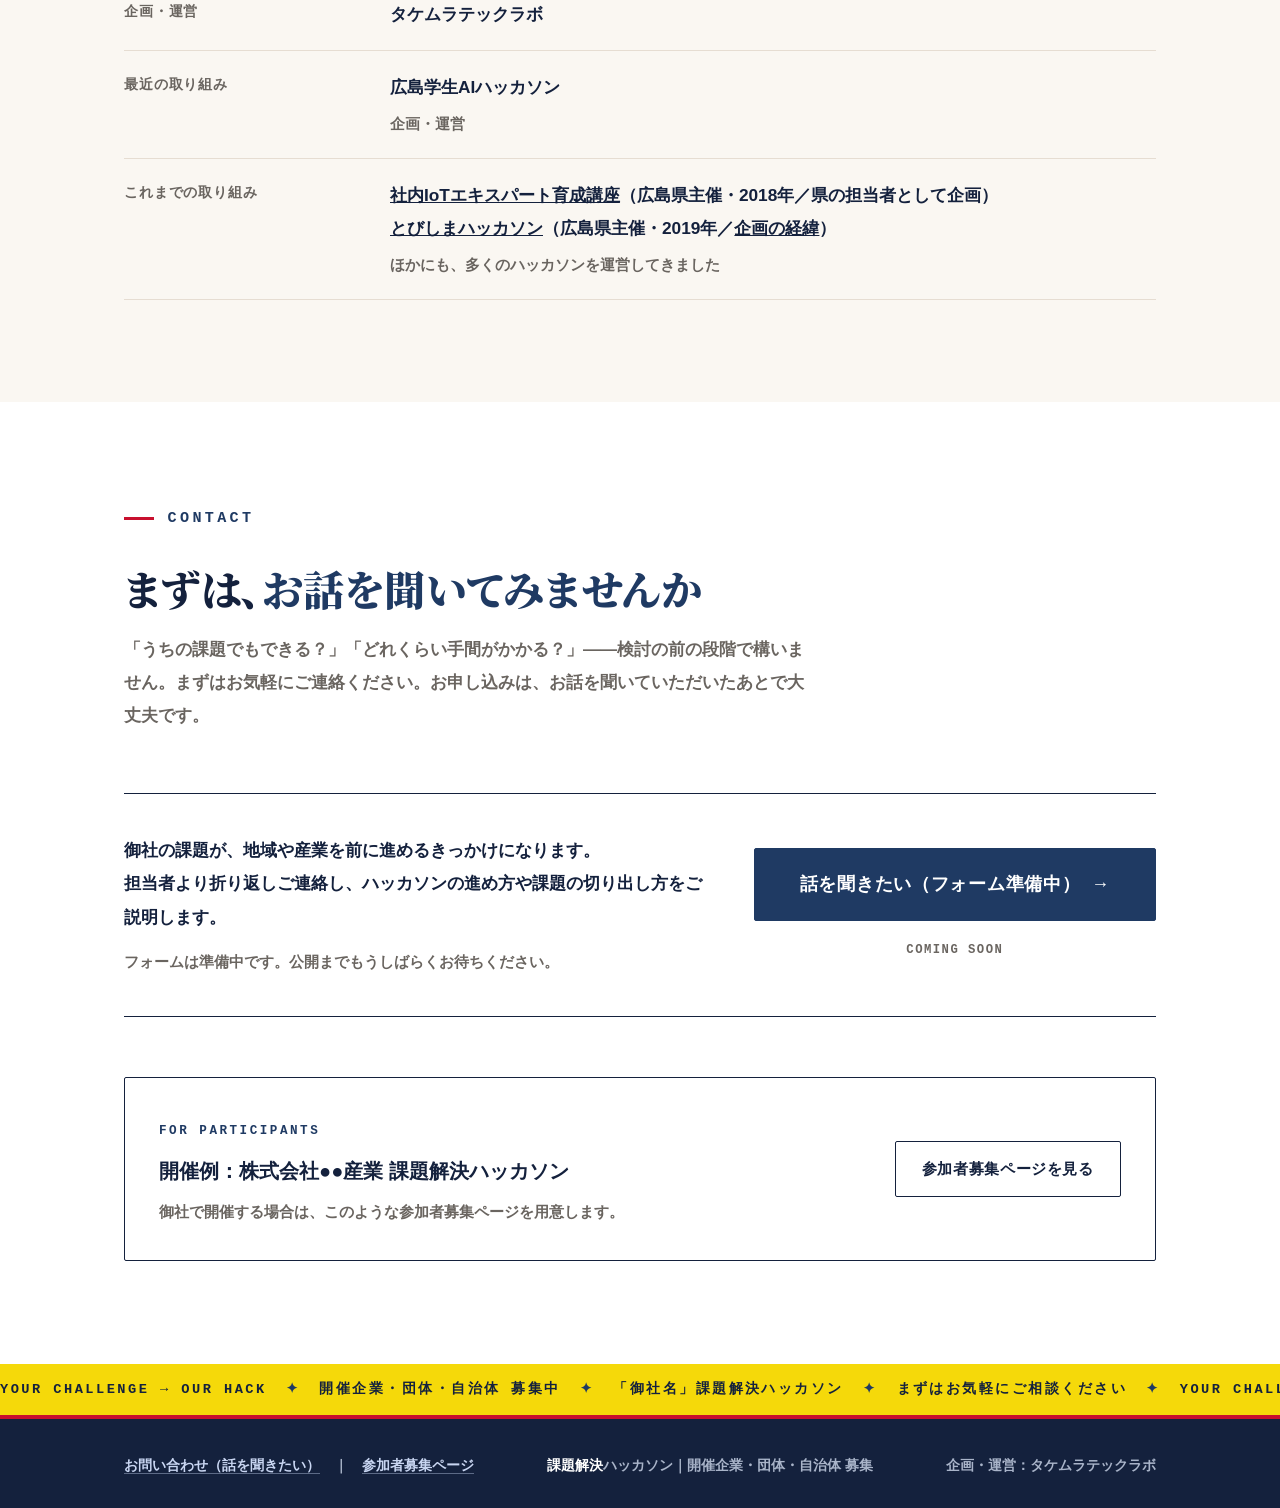
==== commit d4b1e7de: "DRAFT透かしを削除し、独自ドメイン（hackathon.takemura-techlab.com）で公開 - assets/base.css: 公開前用のDRAFT透かしを削除 - CNAME: " ====
--- a/company/index.html
+++ b/company/index.html
@@ -5,7 +5,10 @@
 <meta name="viewport" content="width=device-width,initial-scale=1">
 <title>課題解決ハッカソン | 開催企業・団体・自治体 募集</title>
 <meta name="description" content="御社の課題を、ハッカソンのお題にしませんか。30分の課題説明のあと、AIもツールも自由に使う多様な参加者が、3時間で解決策のプロトタイプをつくります。御社の名前で開催し、お題は御社の課題だけ。開催していただける企業・団体・自治体を募集しています。">
+<link rel="canonical" href="https://hackathon.takemura-techlab.com/company/">
 <meta property="og:type" content="website">
+<meta property="og:url" content="https://hackathon.takemura-techlab.com/company/">
+<meta property="og:site_name" content="課題解決ハッカソン">
 <meta property="og:title" content="課題解決ハッカソン | 開催企業・団体・自治体 募集">
 <meta property="og:description" content="御社の課題を、3時間で解いてもらいませんか。御社の名前で開催し、お題は御社の課題だけ。開催していただける企業・団体・自治体を募集しています。">
 <meta property="og:locale" content="ja_JP">
--- a/assets/base.css
+++ b/assets/base.css
@@ -31,11 +31,6 @@
 html{scroll-behavior:smooth;font-size:112.5%}
 @media(prefers-reduced-motion:reduce){html{scroll-behavior:auto}}
 body{margin:0;background:var(--white)}
-/* 下書き表示の透かし（公開前に削除） */
-body::after{content:"DRAFT";position:fixed;inset:0;z-index:9999;pointer-events:none;
-  display:flex;align-items:center;justify-content:center;
-  font-family:var(--mono);font-weight:700;font-size:min(28vw,40vh);letter-spacing:.08em;
-  color:rgba(20,33,61,.07);transform:rotate(-24deg);user-select:none}
 
 .lp{background:var(--white);color:var(--ink);font-family:var(--gothic);line-height:1.85;
   -webkit-font-smoothing:antialiased;overflow-x:hidden}
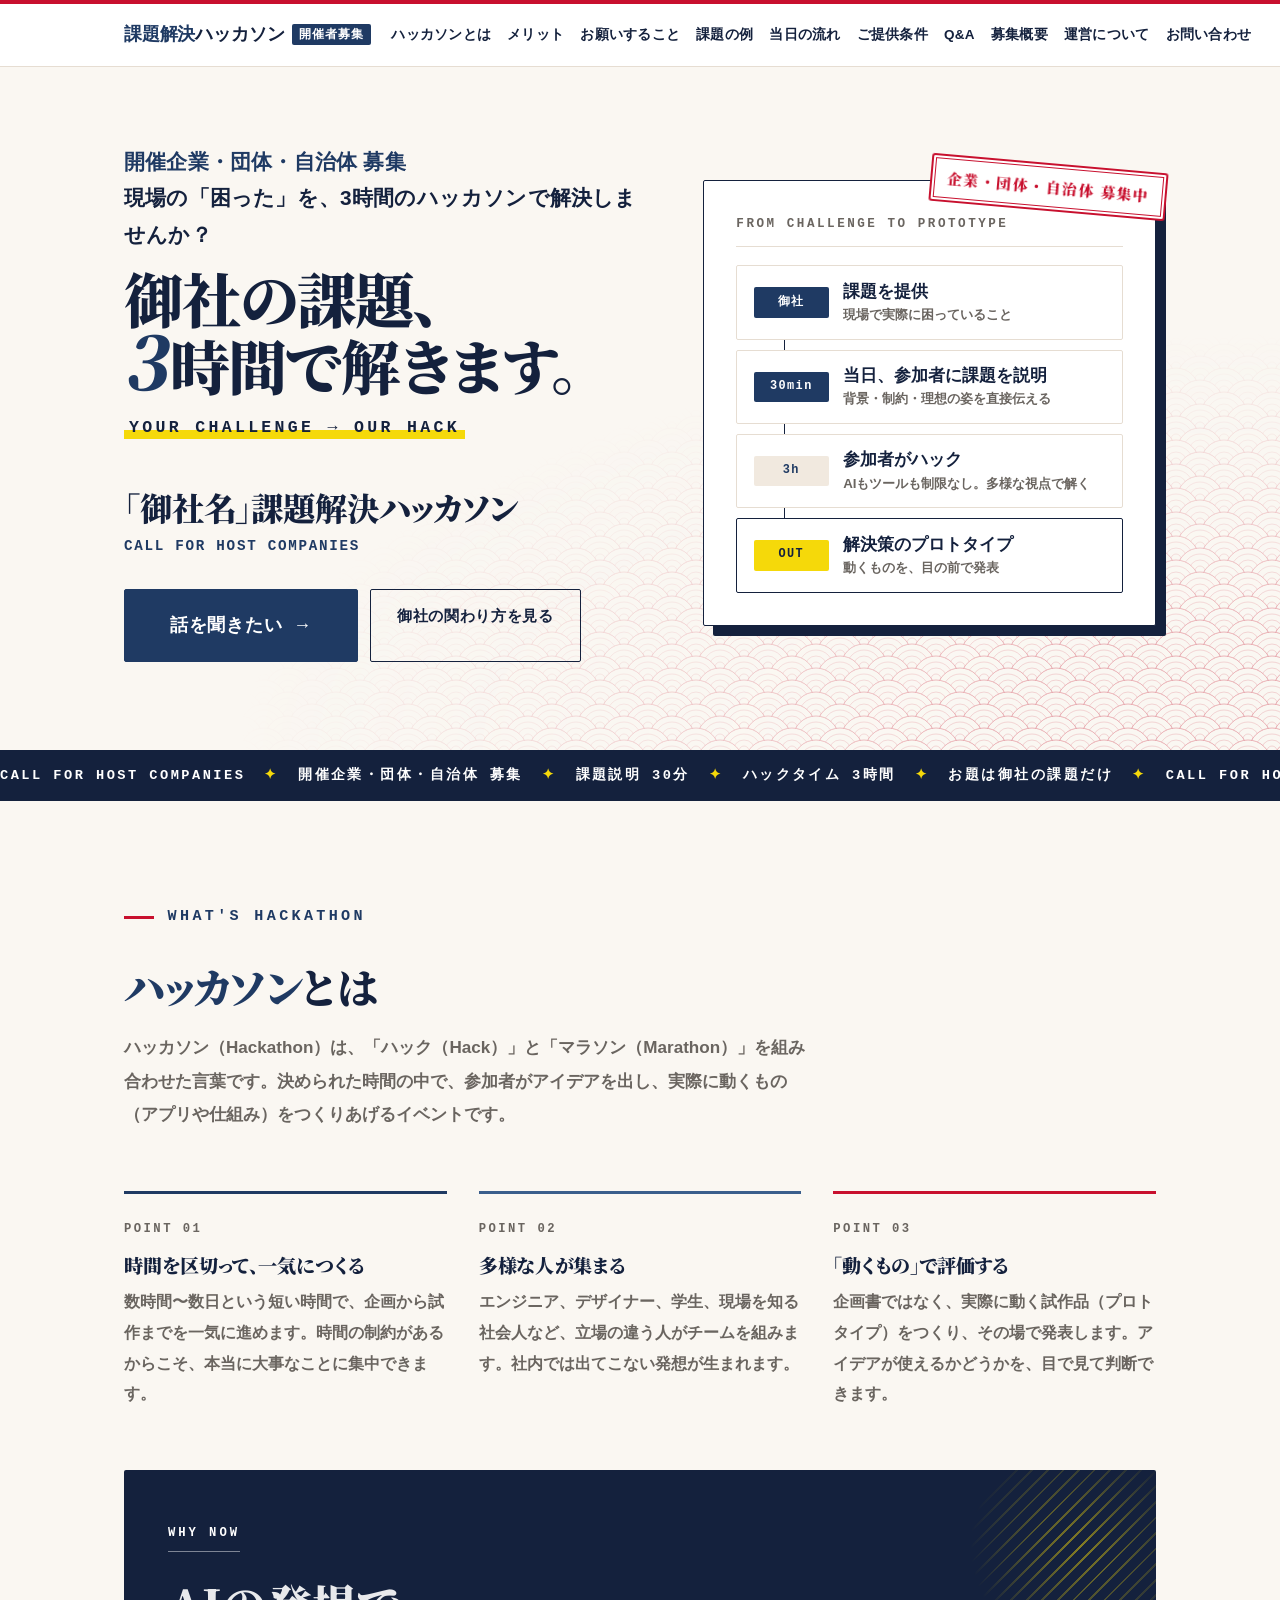
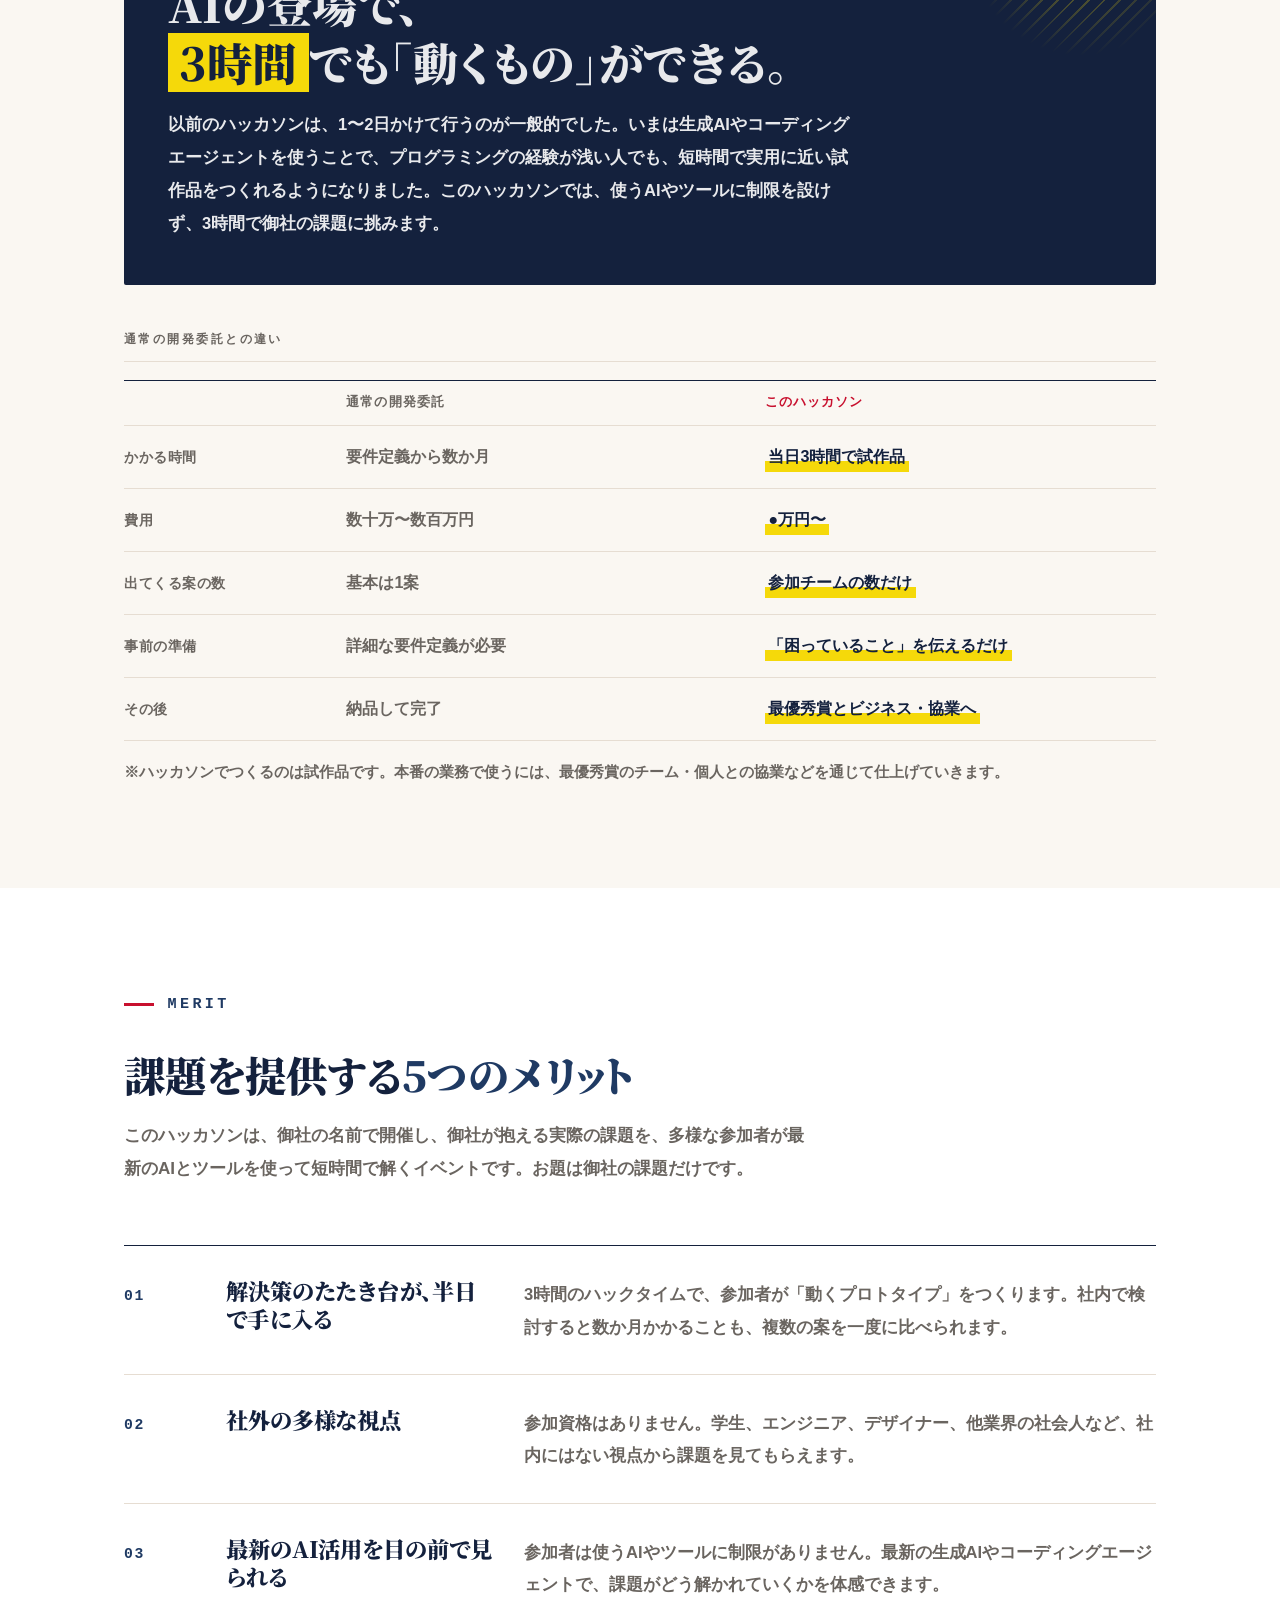
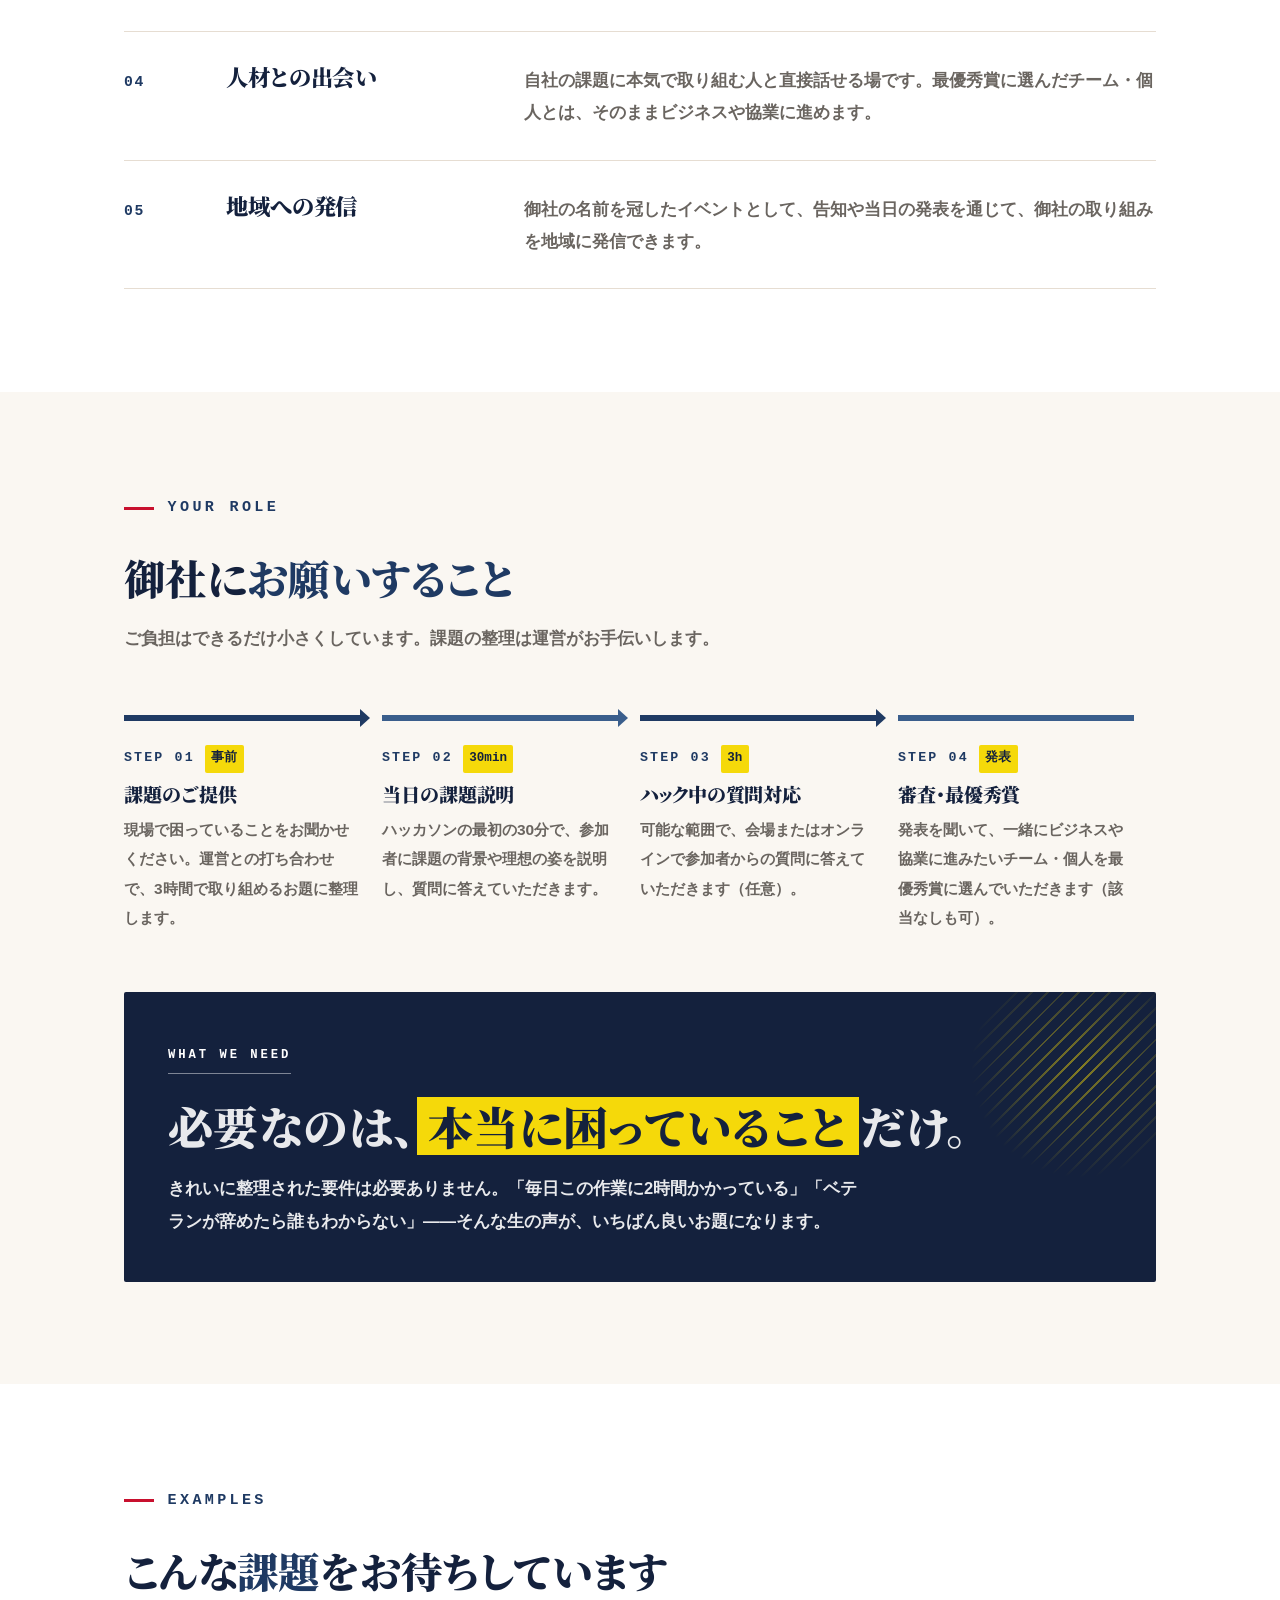
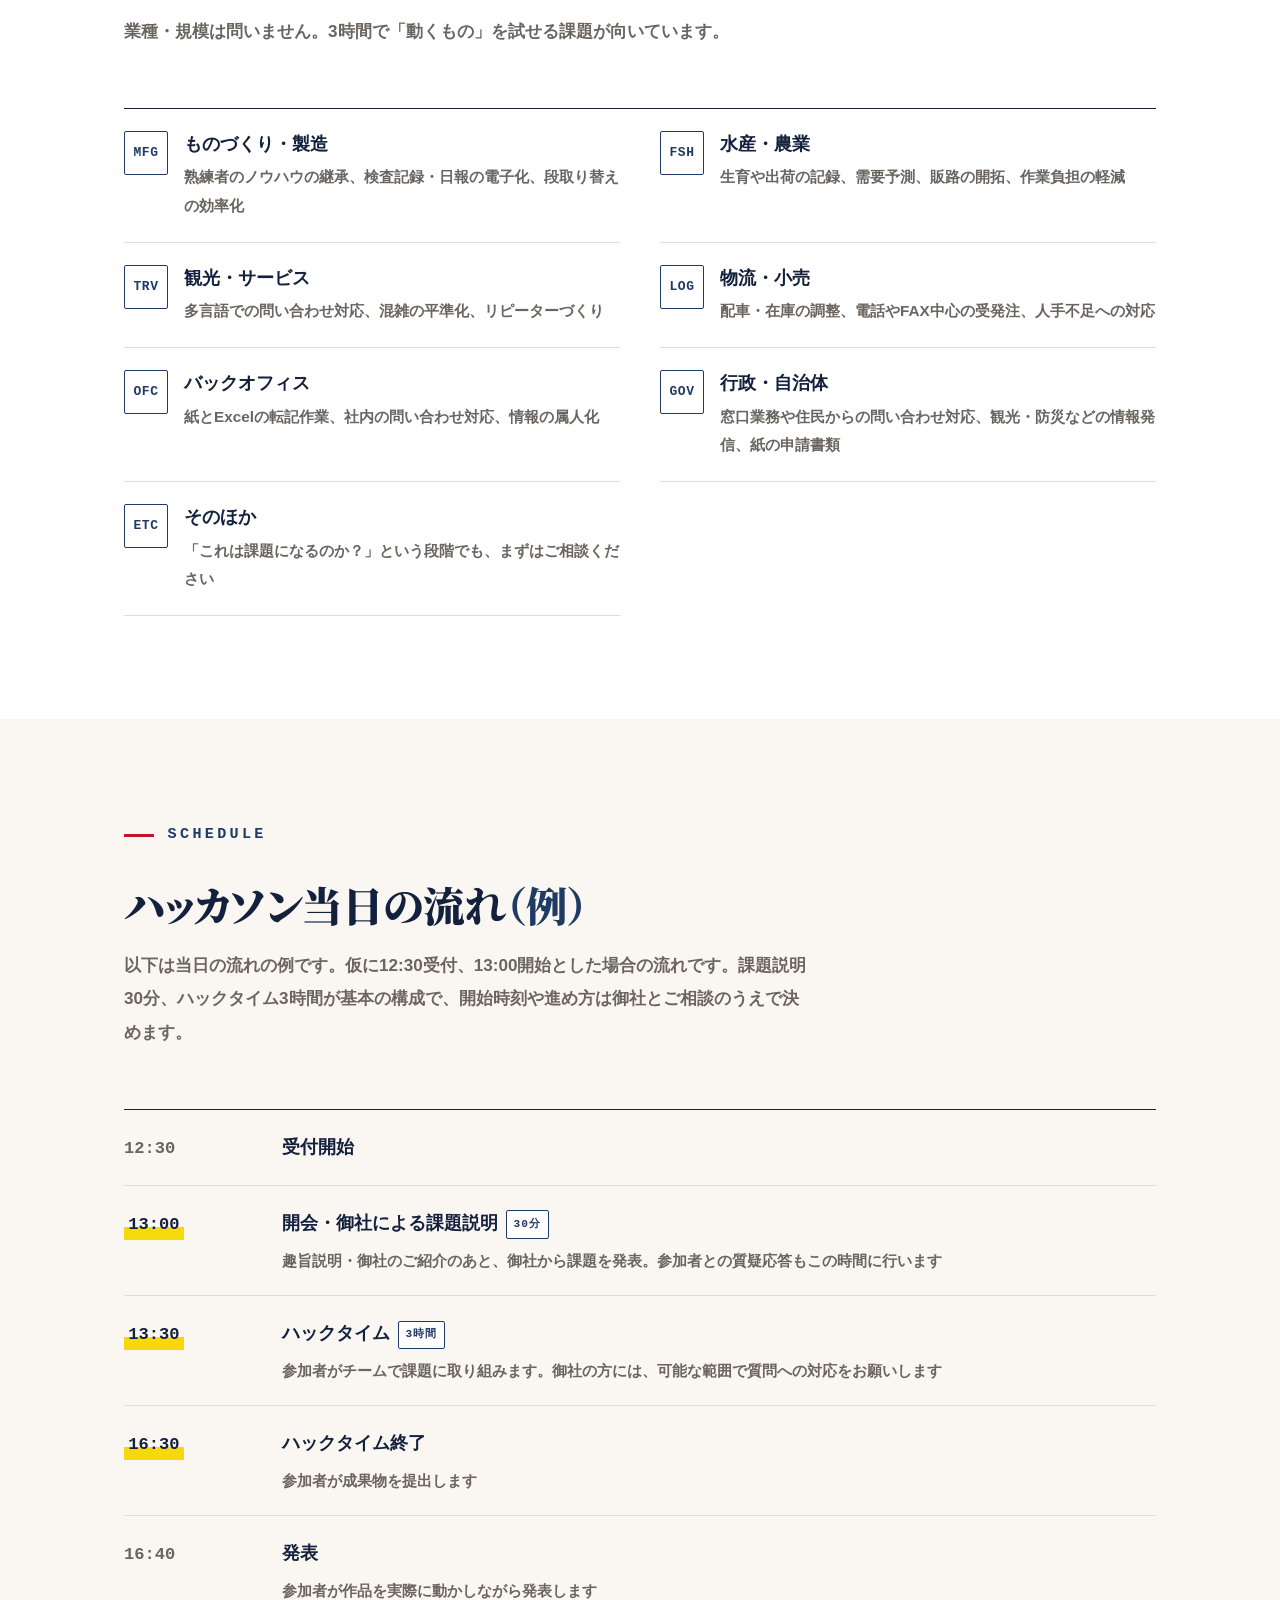
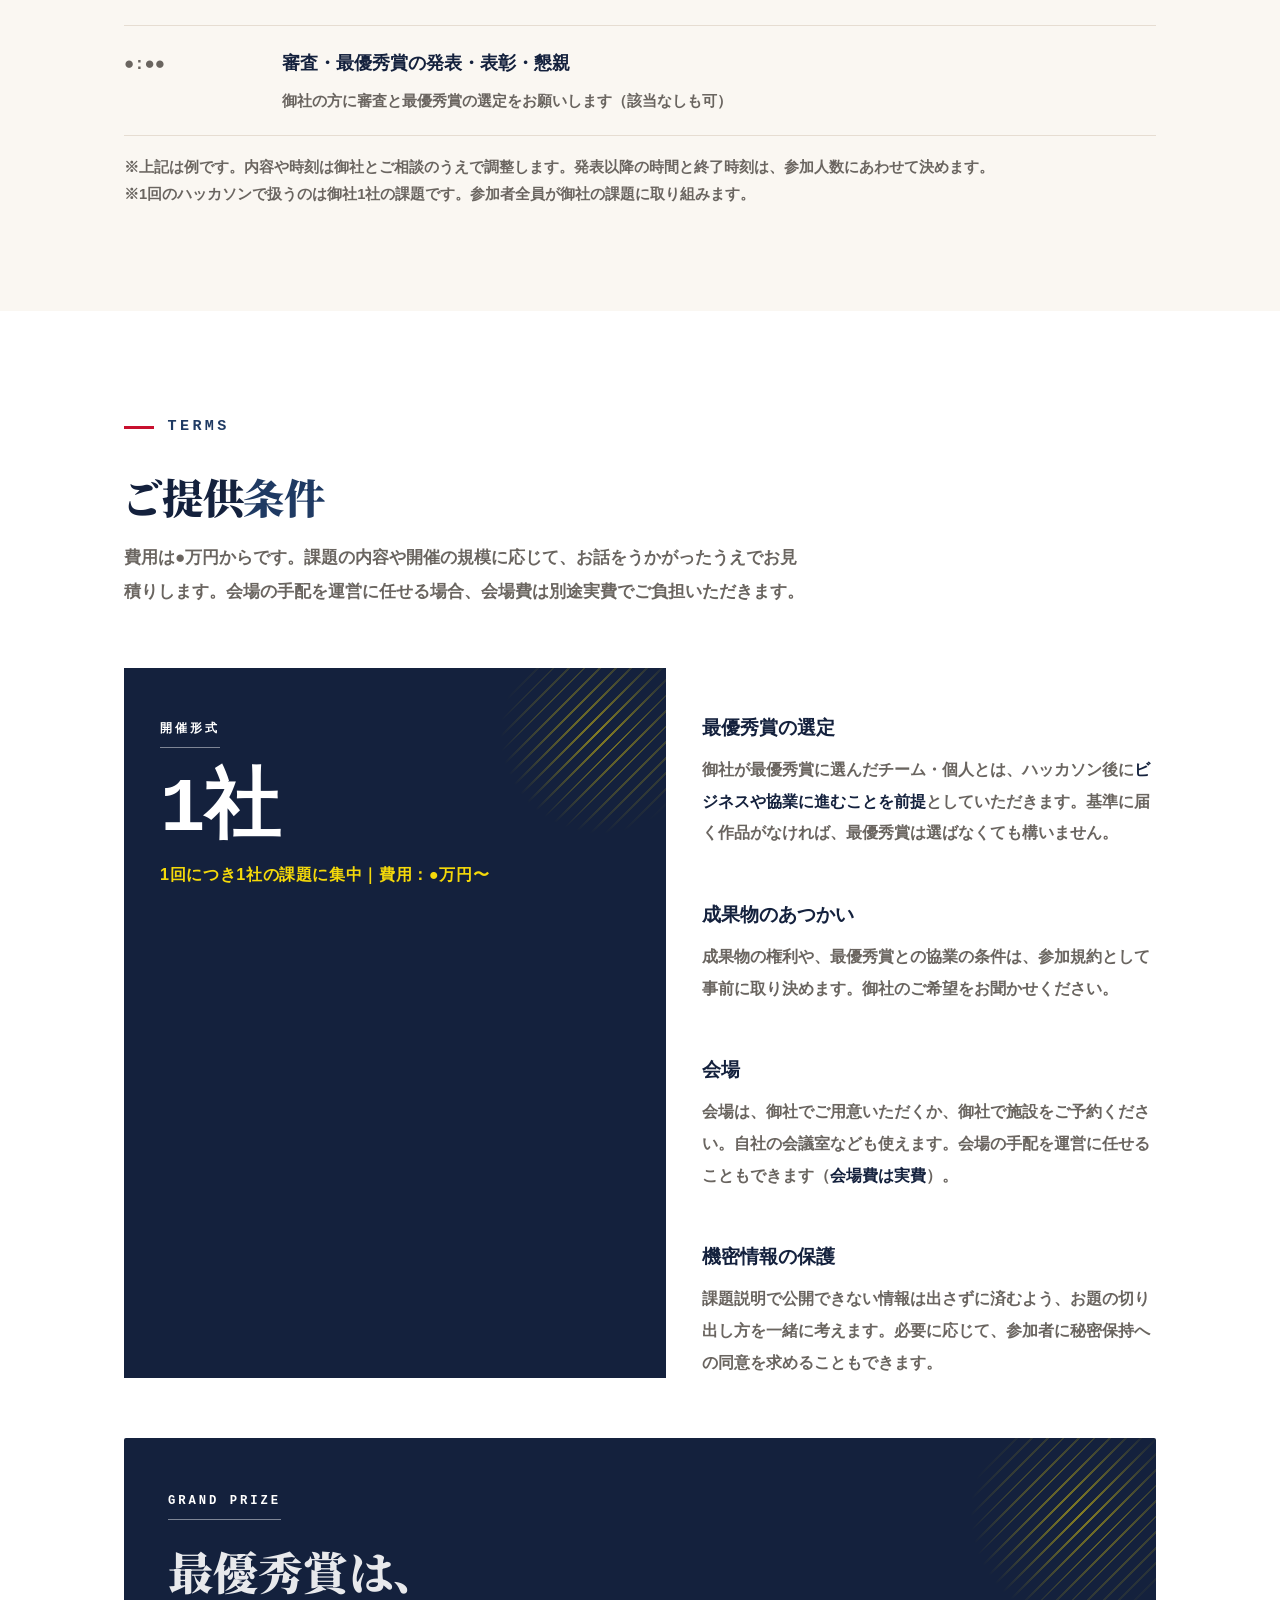
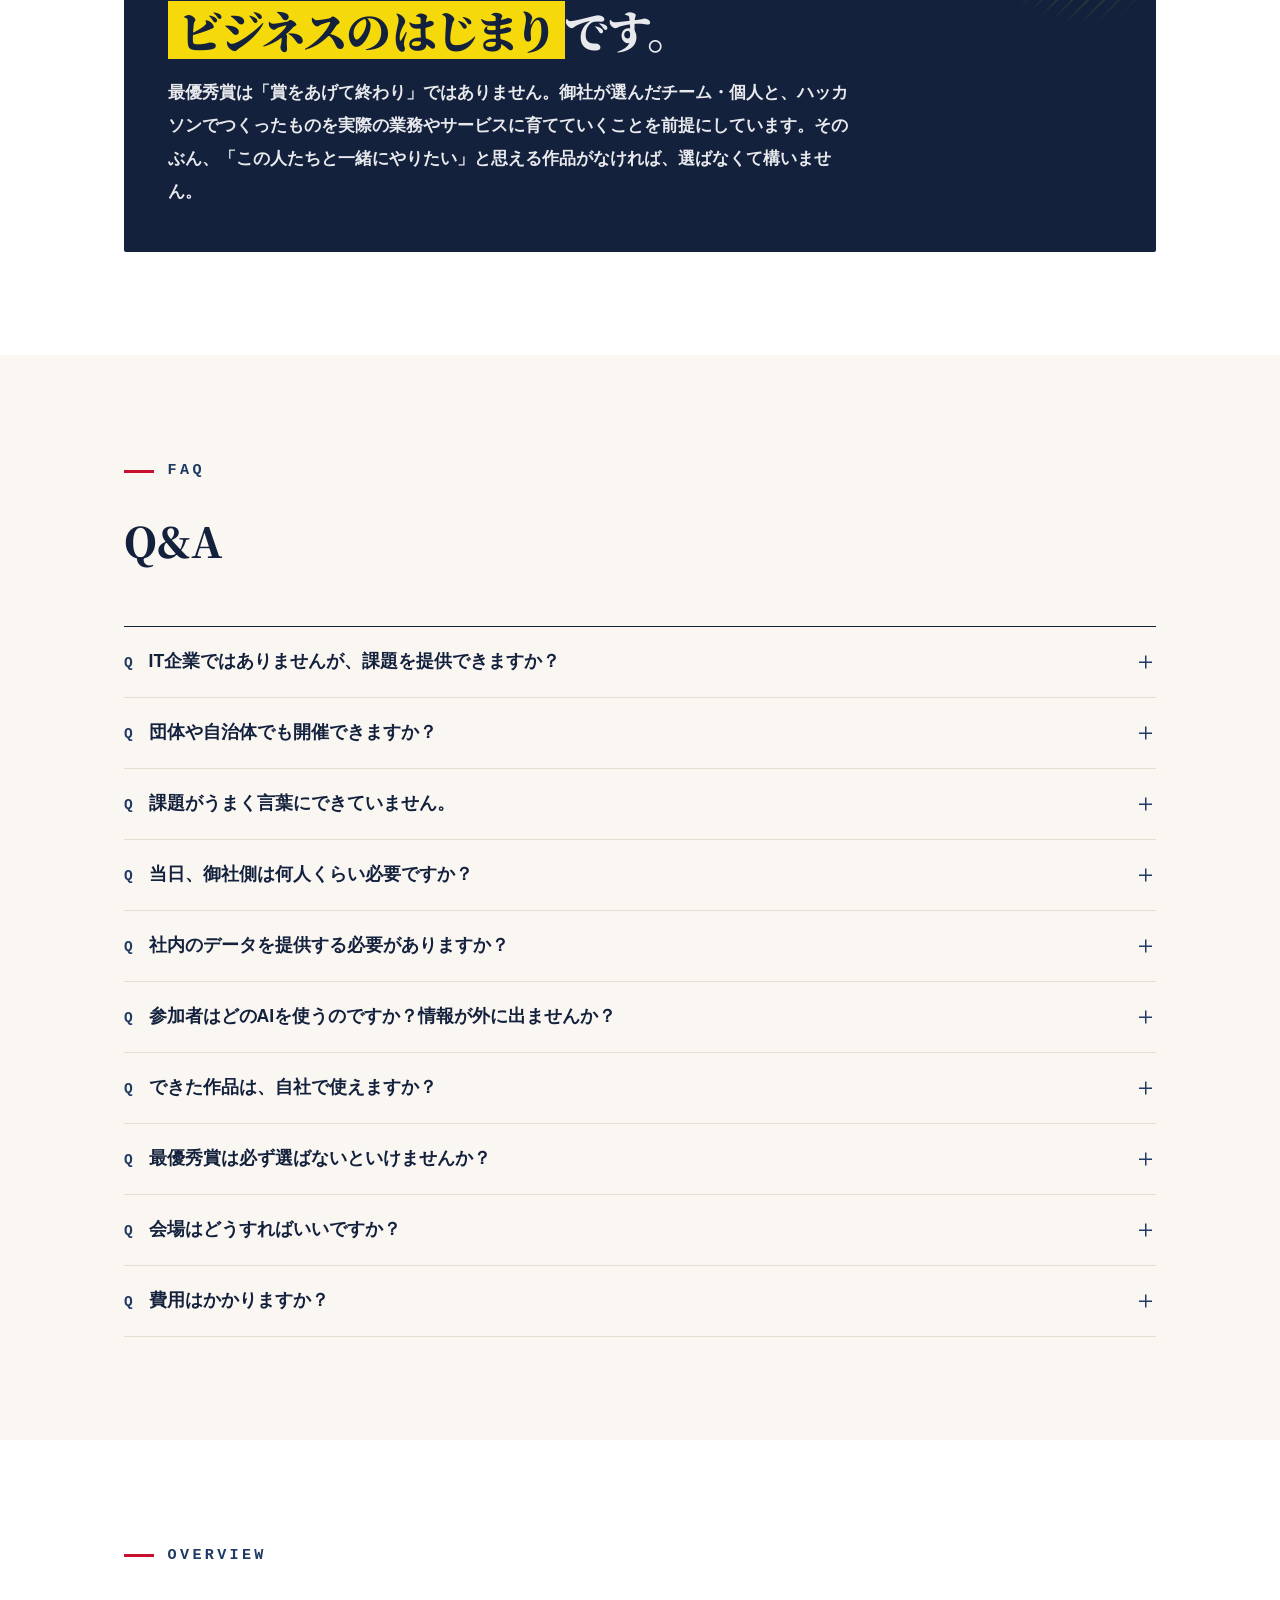
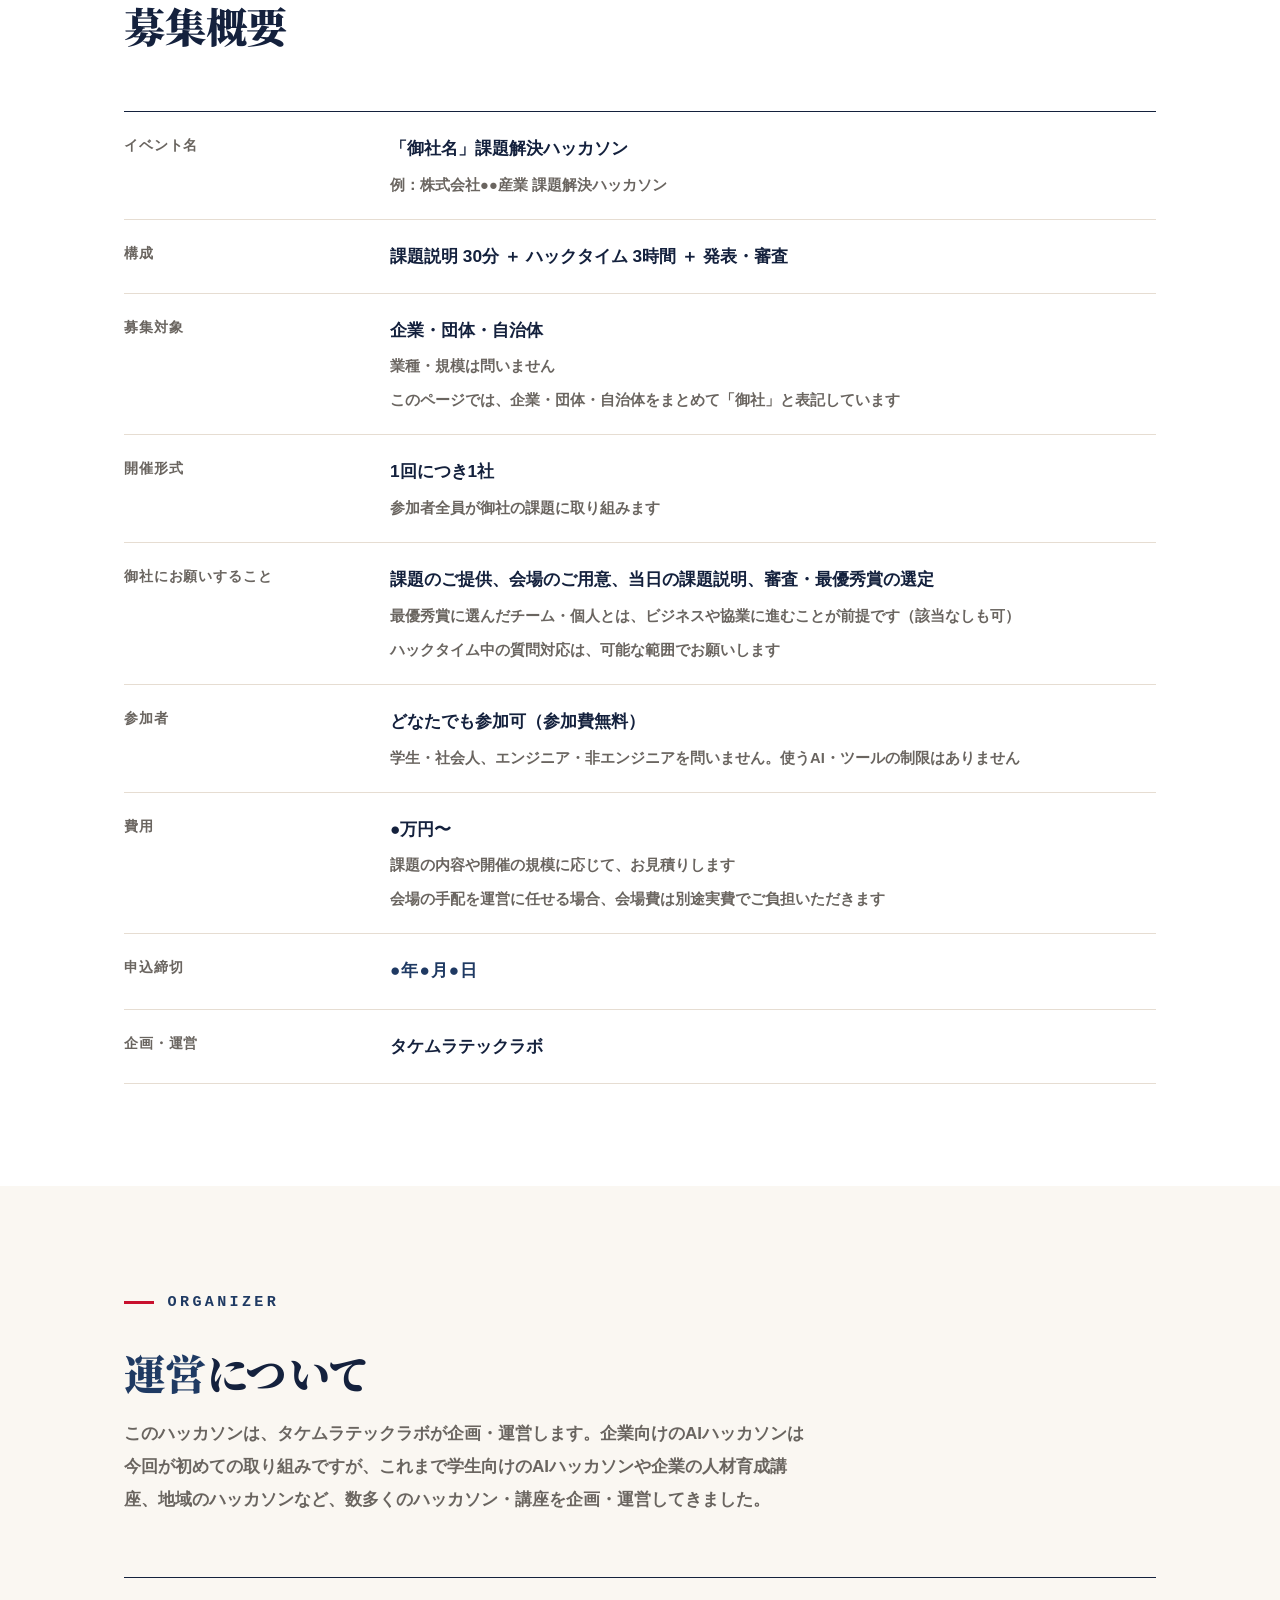
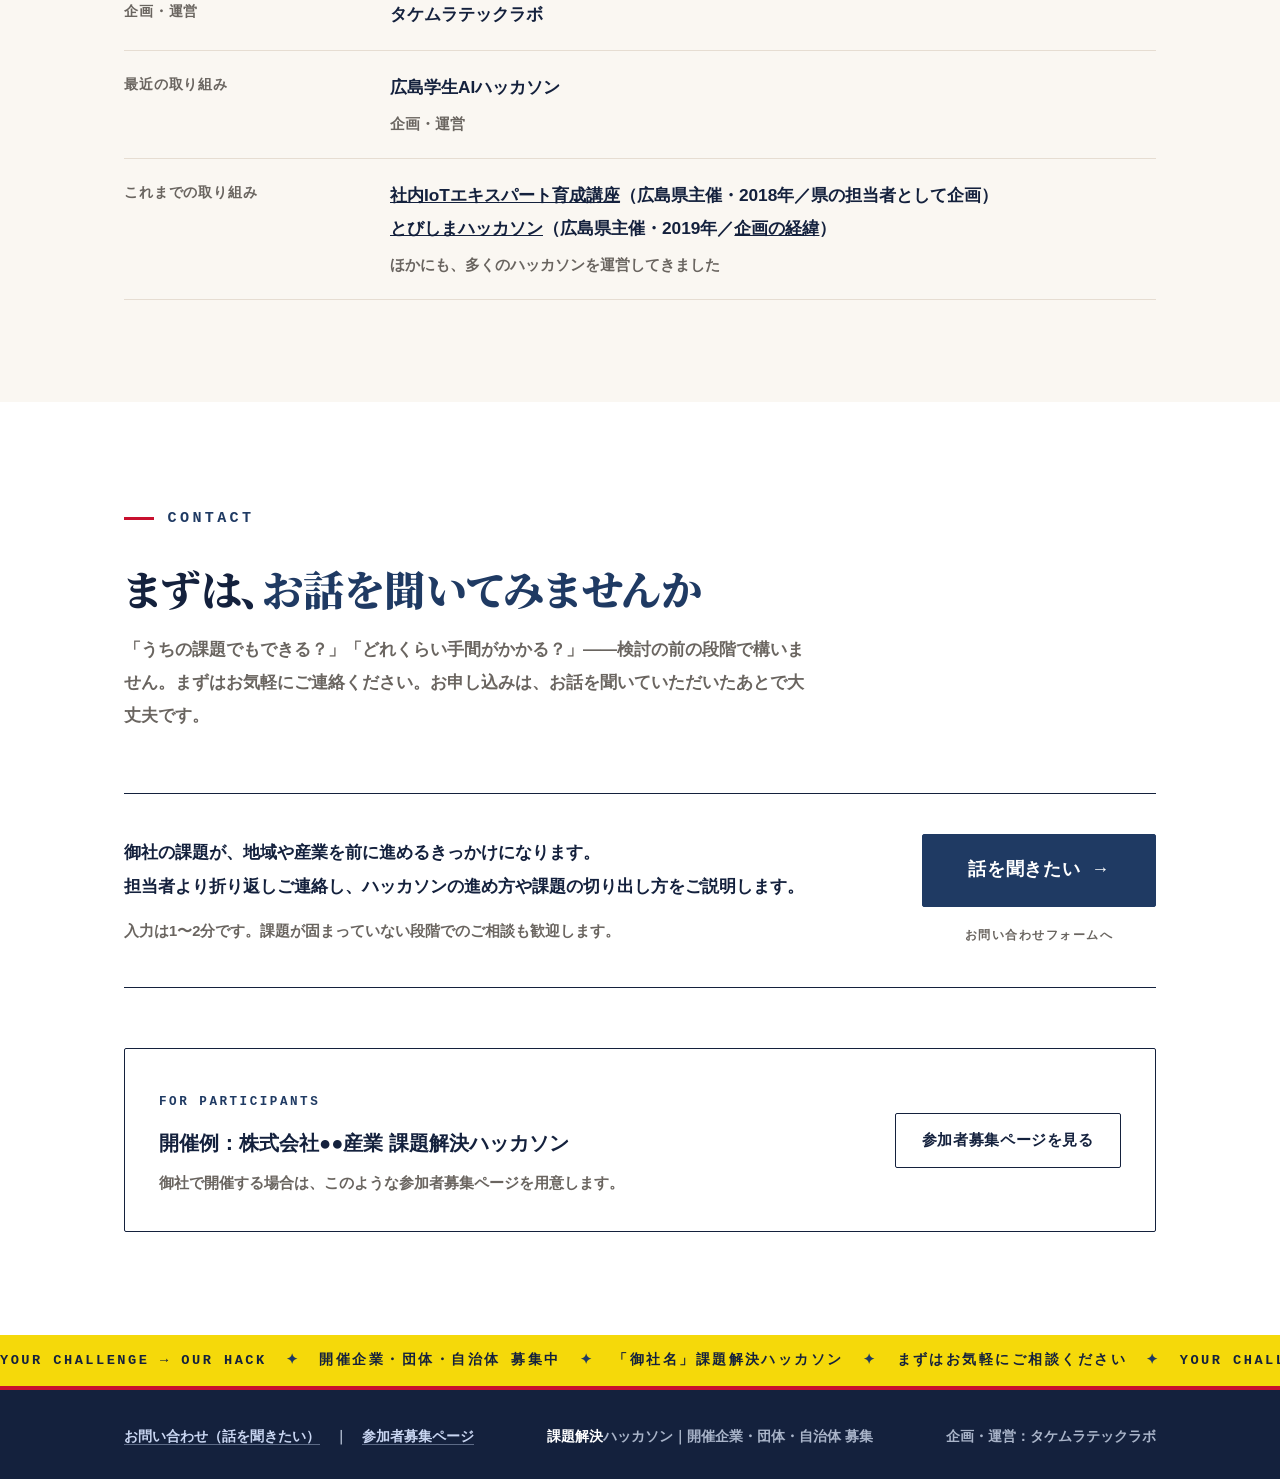
==== commit f8a41e1a: "企業向けページの問い合わせ導線を開通 - CTAをGoogleフォームにリンク（別タブ）。「準備中」「COMING SOON」の表示を解除 - 構造化データに Organization.contact" ====
--- a/company/index.html
+++ b/company/index.html
@@ -12,10 +12,128 @@
 <meta property="og:title" content="課題解決ハッカソン | 開催企業・団体・自治体 募集">
 <meta property="og:description" content="御社の課題を、3時間で解いてもらいませんか。御社の名前で開催し、お題は御社の課題だけ。開催していただける企業・団体・自治体を募集しています。">
 <meta property="og:locale" content="ja_JP">
+<meta property="og:image" content="https://hackathon.takemura-techlab.com/assets/og.png">
+<meta property="og:image:width" content="1200">
+<meta property="og:image:height" content="630">
+<meta property="og:image:alt" content="課題解決ハッカソン｜御社のリアルな課題を、3時間で解く。">
+<meta name="twitter:card" content="summary_large_image">
+<meta name="twitter:title" content="課題解決ハッカソン | 開催企業・団体・自治体 募集">
+<meta name="twitter:description" content="御社の課題を、3時間で解いてもらいませんか。御社の名前で開催し、お題は御社の課題だけ。開催していただける企業・団体・自治体を募集しています。">
+<meta name="twitter:image" content="https://hackathon.takemura-techlab.com/assets/og.png">
 <meta name="theme-color" content="#14213D">
 <link rel="icon" href="../favicon.svg" type="image/svg+xml">
+<link rel="icon" href="../favicon-32.png" sizes="32x32" type="image/png">
+<link rel="apple-touch-icon" href="../apple-touch-icon.png">
+<link rel="manifest" href="../site.webmanifest">
 <link rel="preconnect" href="https://fonts.googleapis.com"><link rel="preconnect" href="https://fonts.gstatic.com" crossorigin><link href="https://fonts.googleapis.com/css2?family=Noto+Serif+JP:wght@700;900&display=swap" rel="stylesheet">
 <link rel="stylesheet" href="../assets/base.css">
+<script type="application/ld+json">
+{
+  "@context": "https://schema.org",
+  "@graph": [
+    {
+      "@type": "WebPage",
+      "@id": "https://hackathon.takemura-techlab.com/company/#webpage",
+      "url": "https://hackathon.takemura-techlab.com/company/",
+      "name": "課題解決ハッカソン | 開催企業・団体・自治体 募集",
+      "description": "御社の課題を、ハッカソンのお題にしませんか。30分の課題説明のあと、AIもツールも自由に使う多様な参加者が、3時間で解決策のプロトタイプをつくります。",
+      "inLanguage": "ja",
+      "isPartOf": { "@id": "https://hackathon.takemura-techlab.com/#website" },
+      "primaryImageOfPage": "https://hackathon.takemura-techlab.com/assets/og.png",
+      "breadcrumb": { "@id": "https://hackathon.takemura-techlab.com/company/#breadcrumb" }
+    },
+    {
+      "@type": "BreadcrumbList",
+      "@id": "https://hackathon.takemura-techlab.com/company/#breadcrumb",
+      "itemListElement": [
+        { "@type": "ListItem", "position": 1, "name": "課題解決ハッカソン", "item": "https://hackathon.takemura-techlab.com/" },
+        { "@type": "ListItem", "position": 2, "name": "開催企業・団体・自治体 募集" }
+      ]
+    },
+    {
+      "@type": "Organization",
+      "@id": "https://www.takemura-techlab.com/#organization",
+      "name": "タケムラテックラボ",
+      "url": "https://www.takemura-techlab.com/",
+      "contactPoint": {
+        "@type": "ContactPoint",
+        "contactType": "課題解決ハッカソンの開催に関するお問い合わせ",
+        "url": "https://docs.google.com/forms/d/e/1FAIpQLSdqF6zTHy1FcrTwisj3spcSjbNSmDsYDBSvg0FKt8h5r3_-IQ/viewform",
+        "availableLanguage": ["ja"],
+        "areaServed": "JP"
+      }
+    },
+    {
+      "@type": "Service",
+      "@id": "https://hackathon.takemura-techlab.com/company/#service",
+      "name": "課題解決ハッカソンの企画・運営",
+      "serviceType": "ハッカソンの企画・運営",
+      "description": "企業・団体・自治体が実際に抱えている課題をお題に、その組織の名前でハッカソンを開催する。30分の課題説明のあと、参加者が3時間で解決策のプロトタイプをつくる。",
+      "provider": { "@id": "https://www.takemura-techlab.com/#organization" },
+      "areaServed": { "@type": "AdministrativeArea", "name": "広島県" },
+      "audience": {
+        "@type": "BusinessAudience",
+        "name": "課題を提供する企業・業界団体・NPO・自治体"
+      }
+    },
+    {
+      "@type": "FAQPage",
+      "@id": "https://hackathon.takemura-techlab.com/company/#faq",
+      "isPartOf": { "@id": "https://hackathon.takemura-techlab.com/company/#webpage" },
+      "mainEntity": [
+        {
+          "@type": "Question",
+          "name": "IT企業ではありませんが、課題を提供できますか？",
+          "acceptedAnswer": {
+            "@type": "Answer",
+            "text": "できます。むしろITやAIとの接点がまだ少ない現場の課題こそ歓迎します。製造、水産・農業、観光、物流、小売など、業種は問いません。"
+          }
+        },
+        {
+          "@type": "Question",
+          "name": "団体や自治体でも開催できますか？",
+          "acceptedAnswer": {
+            "@type": "Answer",
+            "text": "できます。企業だけでなく、業界団体・NPOなどの団体や、自治体も対象です。窓口業務や住民からの問い合わせ対応、地域の情報発信など、行政や地域の課題もお題になります。進め方や最優秀賞との協業の形は、組織のルールにあわせてご相談ください。"
+          }
+        },
+        {
+          "@type": "Question",
+          "name": "課題がうまく言葉にできていません。",
+          "acceptedAnswer": {
+            "@type": "Answer",
+            "text": "大丈夫です。運営が事前にお話をうかがい、3時間で取り組めるお題に一緒に整理します。「こんなことで困っている」というレベルでご相談ください。"
+          }
+        },
+        {
+          "@type": "Question",
+          "name": "当日、御社側は何人くらい必要ですか？",
+          "acceptedAnswer": {
+            "@type": "Answer",
+            "text": "課題説明と審査を担当する方が1〜2名いらっしゃれば十分です。現場をよく知る方にお越しいただけると、参加者の質問に的確に答えられます。"
+          }
+        },
+        {
+          "@type": "Question",
+          "name": "社内のデータを提供する必要がありますか？",
+          "acceptedAnswer": {
+            "@type": "Answer",
+            "text": "必須ではありません。サンプルデータやダミーデータでも取り組めるお題にできます。実データを提供していただく場合は、あつかいのルールを事前に取り決め、参加者に周知します。"
+          }
+        },
+        {
+          "@type": "Question",
+          "name": "参加者はどのAIを使うのですか？情報が外に出ませんか？",
+          "acceptedAnswer": {
+            "@type": "Answer",
+            "text": "参加者が使うAI・ツールに制限はありません。そのため、外部のAIサービスに入力されては困る情報は、課題説明やデータに含めないようお願いしています。お題の切り出し方は運営が一緒に考えます。"
+          }
+        }
+      ]
+    }
+  ]
+}
+</script>
 <style>
   /* 企業向け：瀬戸内の藍を主役に、朱は判子と罫の差し色だけ */
   :root{
@@ -407,11 +525,11 @@
       <div class="contact">
         <div class="ct-txt">
           <p>御社の課題が、地域や産業を前に進めるきっかけになります。<br>担当者より折り返しご連絡し、ハッカソンの進め方や課題の切り出し方をご説明します。</p>
-          <small>フォームは準備中です。公開までもうしばらくお待ちください。</small>
+          <small>入力は1〜2分です。課題が固まっていない段階でのご相談も歓迎します。</small>
         </div>
         <div class="ct-act">
-          <a class="btn big" href="#" aria-disabled="true">話を聞きたい（フォーム準備中）</a>
-          <span class="cap">COMING SOON</span>
+          <a class="btn big" href="https://docs.google.com/forms/d/e/1FAIpQLSdqF6zTHy1FcrTwisj3spcSjbNSmDsYDBSvg0FKt8h5r3_-IQ/viewform" target="_blank" rel="noopener">話を聞きたい</a>
+          <span class="cap">お問い合わせフォームへ</span>
         </div>
       </div>
 
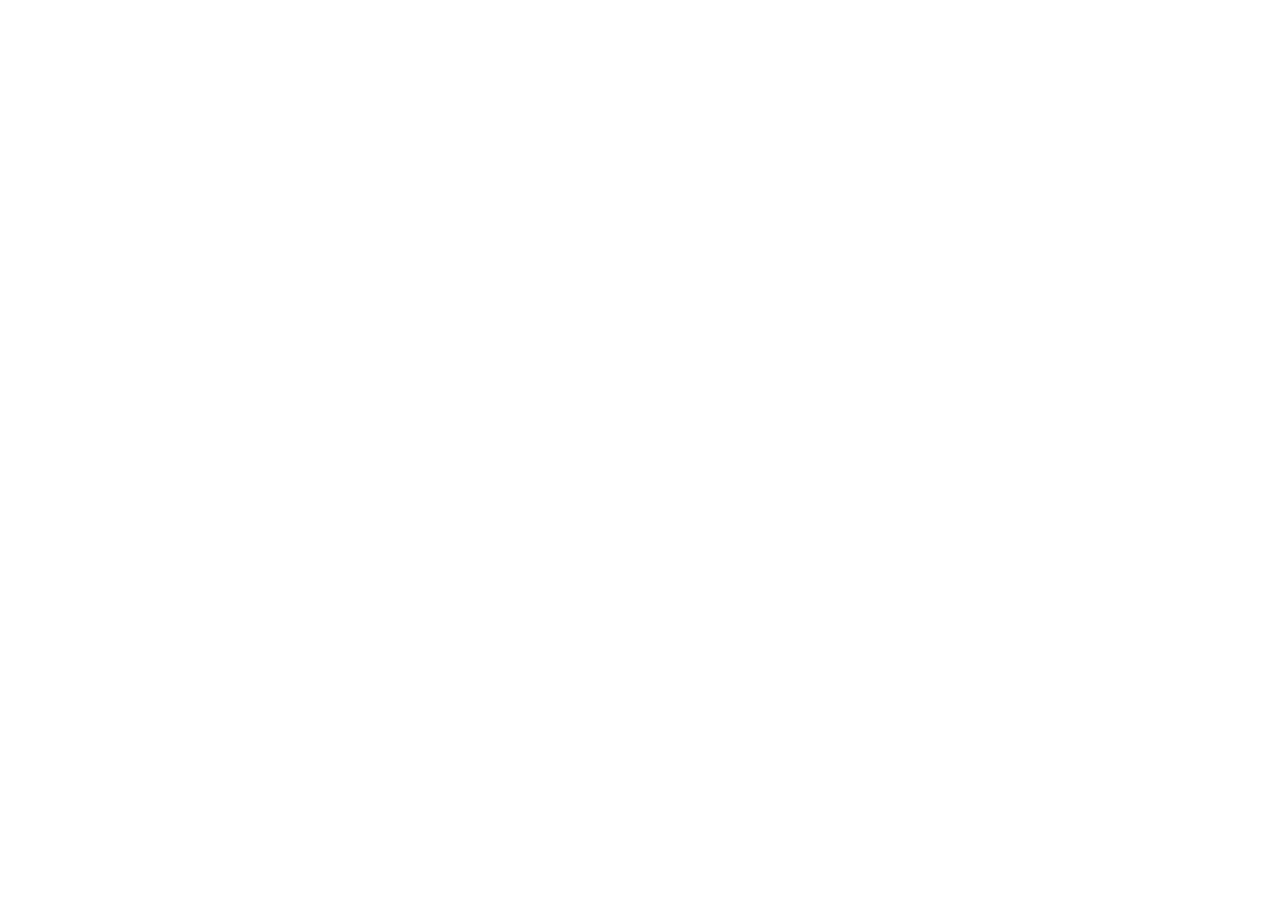
==== commit 10a82946: "トップを企業向けの内容に統合し、参加者向けページを非公開化 - index.html: 旧 company/ の内容に差し替え（ポータルの2択ページを廃止）   相対パス・canonical・og:u" ====
--- a/company/index.html
+++ b/company/index.html
@@ -4,562 +4,28 @@
 <meta charset="utf-8">
 <meta name="viewport" content="width=device-width,initial-scale=1">
 <title>課題解決ハッカソン | 開催企業・団体・自治体 募集</title>
-<meta name="description" content="御社の課題を、ハッカソンのお題にしませんか。30分の課題説明のあと、AIもツールも自由に使う多様な参加者が、3時間で解決策のプロトタイプをつくります。御社の名前で開催し、お題は御社の課題だけ。開催していただける企業・団体・自治体を募集しています。">
-<link rel="canonical" href="https://hackathon.takemura-techlab.com/company/">
-<meta property="og:type" content="website">
-<meta property="og:url" content="https://hackathon.takemura-techlab.com/company/">
-<meta property="og:site_name" content="課題解決ハッカソン">
-<meta property="og:title" content="課題解決ハッカソン | 開催企業・団体・自治体 募集">
-<meta property="og:description" content="御社の課題を、3時間で解いてもらいませんか。御社の名前で開催し、お題は御社の課題だけ。開催していただける企業・団体・自治体を募集しています。">
-<meta property="og:locale" content="ja_JP">
-<meta property="og:image" content="https://hackathon.takemura-techlab.com/assets/og.png">
-<meta property="og:image:width" content="1200">
-<meta property="og:image:height" content="630">
-<meta property="og:image:alt" content="課題解決ハッカソン｜御社のリアルな課題を、3時間で解く。">
-<meta name="twitter:card" content="summary_large_image">
-<meta name="twitter:title" content="課題解決ハッカソン | 開催企業・団体・自治体 募集">
-<meta name="twitter:description" content="御社の課題を、3時間で解いてもらいませんか。御社の名前で開催し、お題は御社の課題だけ。開催していただける企業・団体・自治体を募集しています。">
-<meta name="twitter:image" content="https://hackathon.takemura-techlab.com/assets/og.png">
+<meta name="description" content="御社の課題を、ハッカソンのお題にしませんか。開催していただける企業・団体・自治体を募集しています。">
+<link rel="canonical" href="https://hackathon.takemura-techlab.com/">
+<meta http-equiv="refresh" content="0; url=https://hackathon.takemura-techlab.com/">
 <meta name="theme-color" content="#14213D">
 <link rel="icon" href="../favicon.svg" type="image/svg+xml">
 <link rel="icon" href="../favicon-32.png" sizes="32x32" type="image/png">
-<link rel="apple-touch-icon" href="../apple-touch-icon.png">
-<link rel="manifest" href="../site.webmanifest">
-<link rel="preconnect" href="https://fonts.googleapis.com"><link rel="preconnect" href="https://fonts.gstatic.com" crossorigin><link href="https://fonts.googleapis.com/css2?family=Noto+Serif+JP:wght@700;900&display=swap" rel="stylesheet">
 <link rel="stylesheet" href="../assets/base.css">
-<script type="application/ld+json">
-{
-  "@context": "https://schema.org",
-  "@graph": [
-    {
-      "@type": "WebPage",
-      "@id": "https://hackathon.takemura-techlab.com/company/#webpage",
-      "url": "https://hackathon.takemura-techlab.com/company/",
-      "name": "課題解決ハッカソン | 開催企業・団体・自治体 募集",
-      "description": "御社の課題を、ハッカソンのお題にしませんか。30分の課題説明のあと、AIもツールも自由に使う多様な参加者が、3時間で解決策のプロトタイプをつくります。",
-      "inLanguage": "ja",
-      "isPartOf": { "@id": "https://hackathon.takemura-techlab.com/#website" },
-      "primaryImageOfPage": "https://hackathon.takemura-techlab.com/assets/og.png",
-      "breadcrumb": { "@id": "https://hackathon.takemura-techlab.com/company/#breadcrumb" }
-    },
-    {
-      "@type": "BreadcrumbList",
-      "@id": "https://hackathon.takemura-techlab.com/company/#breadcrumb",
-      "itemListElement": [
-        { "@type": "ListItem", "position": 1, "name": "課題解決ハッカソン", "item": "https://hackathon.takemura-techlab.com/" },
-        { "@type": "ListItem", "position": 2, "name": "開催企業・団体・自治体 募集" }
-      ]
-    },
-    {
-      "@type": "Organization",
-      "@id": "https://www.takemura-techlab.com/#organization",
-      "name": "タケムラテックラボ",
-      "url": "https://www.takemura-techlab.com/",
-      "contactPoint": {
-        "@type": "ContactPoint",
-        "contactType": "課題解決ハッカソンの開催に関するお問い合わせ",
-        "url": "https://docs.google.com/forms/d/e/1FAIpQLSdqF6zTHy1FcrTwisj3spcSjbNSmDsYDBSvg0FKt8h5r3_-IQ/viewform",
-        "availableLanguage": ["ja"],
-        "areaServed": "JP"
-      }
-    },
-    {
-      "@type": "Service",
-      "@id": "https://hackathon.takemura-techlab.com/company/#service",
-      "name": "課題解決ハッカソンの企画・運営",
-      "serviceType": "ハッカソンの企画・運営",
-      "description": "企業・団体・自治体が実際に抱えている課題をお題に、その組織の名前でハッカソンを開催する。30分の課題説明のあと、参加者が3時間で解決策のプロトタイプをつくる。",
-      "provider": { "@id": "https://www.takemura-techlab.com/#organization" },
-      "areaServed": { "@type": "AdministrativeArea", "name": "広島県" },
-      "audience": {
-        "@type": "BusinessAudience",
-        "name": "課題を提供する企業・業界団体・NPO・自治体"
-      }
-    },
-    {
-      "@type": "FAQPage",
-      "@id": "https://hackathon.takemura-techlab.com/company/#faq",
-      "isPartOf": { "@id": "https://hackathon.takemura-techlab.com/company/#webpage" },
-      "mainEntity": [
-        {
-          "@type": "Question",
-          "name": "IT企業ではありませんが、課題を提供できますか？",
-          "acceptedAnswer": {
-            "@type": "Answer",
-            "text": "できます。むしろITやAIとの接点がまだ少ない現場の課題こそ歓迎します。製造、水産・農業、観光、物流、小売など、業種は問いません。"
-          }
-        },
-        {
-          "@type": "Question",
-          "name": "団体や自治体でも開催できますか？",
-          "acceptedAnswer": {
-            "@type": "Answer",
-            "text": "できます。企業だけでなく、業界団体・NPOなどの団体や、自治体も対象です。窓口業務や住民からの問い合わせ対応、地域の情報発信など、行政や地域の課題もお題になります。進め方や最優秀賞との協業の形は、組織のルールにあわせてご相談ください。"
-          }
-        },
-        {
-          "@type": "Question",
-          "name": "課題がうまく言葉にできていません。",
-          "acceptedAnswer": {
-            "@type": "Answer",
-            "text": "大丈夫です。運営が事前にお話をうかがい、3時間で取り組めるお題に一緒に整理します。「こんなことで困っている」というレベルでご相談ください。"
-          }
-        },
-        {
-          "@type": "Question",
-          "name": "当日、御社側は何人くらい必要ですか？",
-          "acceptedAnswer": {
-            "@type": "Answer",
-            "text": "課題説明と審査を担当する方が1〜2名いらっしゃれば十分です。現場をよく知る方にお越しいただけると、参加者の質問に的確に答えられます。"
-          }
-        },
-        {
-          "@type": "Question",
-          "name": "社内のデータを提供する必要がありますか？",
-          "acceptedAnswer": {
-            "@type": "Answer",
-            "text": "必須ではありません。サンプルデータやダミーデータでも取り組めるお題にできます。実データを提供していただく場合は、あつかいのルールを事前に取り決め、参加者に周知します。"
-          }
-        },
-        {
-          "@type": "Question",
-          "name": "参加者はどのAIを使うのですか？情報が外に出ませんか？",
-          "acceptedAnswer": {
-            "@type": "Answer",
-            "text": "参加者が使うAI・ツールに制限はありません。そのため、外部のAIサービスに入力されては困る情報は、課題説明やデータに含めないようお願いしています。お題の切り出し方は運営が一緒に考えます。"
-          }
-        }
-      ]
-    }
-  ]
-}
-</script>
 <style>
-  /* 企業向け：瀬戸内の藍を主役に、朱は判子と罫の差し色だけ */
-  :root{
-    --main:#1F3A63;
-    --main-deep:#14213D;
-    --main-mid:#3A5E8C;
-  }
-  .catch{font-size:clamp(1.9rem,7vw,3.3rem)}
-  .catch .nb{display:inline-block}
-  /* 通常の開発委託との比較表 */
-  .cmp{margin-top:18px;border-top:1px solid var(--ink-strong)}
-  .cmp-row{display:grid;grid-template-columns:7.5em 1fr 1fr;gap:0 16px;padding:14px 0;
-    border-bottom:1px solid var(--rule);align-items:baseline;font-size:.9rem}
-  @media(min-width:720px){.cmp-row{grid-template-columns:12em 1fr 1fr;gap:0 28px;padding:16px 0}}
-  .cmp-row [role=rowheader]{font-size:.78rem;font-weight:800;color:var(--muted);letter-spacing:.04em}
-  .cmp-row [role=cell]{font-weight:700;color:var(--muted)}
-  .cmp-row .hl{font-weight:900;color:var(--ink-strong)}
-  .cmp-row [role=cell].hl{background:linear-gradient(transparent 62%,var(--accent) 62%);justify-self:start;padding:0 .2em}
-  .cmp-head{padding:10px 0}
-  .cmp-head span{font-family:var(--mono);font-size:.72rem;font-weight:700;letter-spacing:.08em;color:var(--muted)}
-  .cmp-head .hl{color:var(--shu)}
-  /* 課題が解決策になるまでの図 */
-  .flowfig{margin:18px 0 0;padding:0;list-style:none;display:grid;gap:10px}
-  .flowfig li{display:grid;grid-template-columns:4.2em 1fr;align-items:center;gap:14px;
-    border:1px solid var(--rule);border-radius:2px;padding:.75em .9em;position:relative}
-  .flowfig li + li::before{content:"";position:absolute;left:2.6em;top:-11px;width:1px;height:10px;
-    background:var(--ink-strong)}
-  .flowfig .who{font-family:var(--mono);font-size:.66rem;font-weight:700;letter-spacing:.12em;
-    text-align:center;padding:.35em 0;border-radius:2px;background:var(--tint-alt);color:var(--main)}
-  .flowfig li.you .who{background:var(--main);color:#fff}
-  .flowfig li.out{border-color:var(--ink-strong)}
-  .flowfig li.out .who{background:var(--accent);color:var(--on-accent)}
-  .flowfig b{display:block;font-size:.92rem;font-weight:900;color:var(--ink-strong);line-height:1.45}
-  .flowfig small{display:block;font-size:.74rem;font-weight:700;color:var(--muted);line-height:1.6}
+  .rd{min-height:100vh;display:flex;align-items:center;justify-content:center;padding:24px;text-align:center}
+  .rd h1{font-family:var(--serif);font-size:clamp(1.2rem,4vw,1.6rem);font-weight:900}
+  .rd p{margin:1.2em 0 0;font-size:.92rem;font-weight:700;color:var(--muted);line-height:1.9}
+  .rd a{display:inline-block;margin-top:1.4em;font-weight:800;color:var(--ink-strong)}
 </style>
+<script>location.replace("https://hackathon.takemura-techlab.com/");</script>
 </head>
 <body>
-
-<div class="lp">
-
-  <header class="bar">
-    <div class="wrap">
-      <a class="brand" href="#top"><span class="o">課題解決</span>ハッカソン<small>開催者募集</small></a>
-      <nav class="nav" aria-label="ページ内ナビゲーション">
-        <a href="#about">ハッカソンとは</a>
-        <a href="#merit">メリット</a>
-        <a href="#role">お願いすること</a>
-        <a href="#examples">課題の例</a>
-        <a href="#flow">当日の流れ</a>
-        <a href="#plan">ご提供条件</a>
-        <a href="#faq">Q&amp;A</a>
-        <a href="#overview">募集概要</a>
-        <a href="#organizer">運営について</a>
-        <a href="#contact">お問い合わせ</a>
-      </nav>
-      <details class="menu">
-        <summary aria-label="メニュー"><span class="ico" aria-hidden="true"></span></summary>
-        <nav class="menu-panel" aria-label="ページ内ナビゲーション（メニュー）">
-          <a href="#about">ハッカソンとは</a>
-        <a href="#merit">メリット</a>
-          <a href="#role">お願いすること</a>
-          <a href="#examples">課題の例</a>
-          <a href="#flow">当日の流れ</a>
-          <a href="#plan">ご提供条件</a>
-          <a href="#faq">Q&amp;A</a>
-          <a href="#overview">募集概要</a>
-          <a href="#organizer">運営について</a>
-          <a href="#contact">お問い合わせ</a>
-        </nav>
-      </details>
-    </div>
-    <div class="progress" aria-hidden="true"></div>
-  </header>
-
-  <!-- ============ HERO ============ -->
-  <section class="hero" id="top">
-    <div class="wrap">
-      <div class="hero-grid">
-        <div class="hero-copy">
-          <p class="kicker">開催企業・団体・自治体 募集<br><span class="b2">現場の「困った」を、3時間のハッカソンで解決しませんか？</span></p>
-          <h1>
-            <span class="catch">
-              <span class="l">御社の課題、</span>
-              <span class="l"><span class="hl">3</span>時間で<span class="nb">解きます。</span></span>
-            </span>
-            <span class="run">YOUR CHALLENGE → OUR HACK</span>
-            <span class="ev"><span class="nb">「御社名」</span><span class="nb">課題解決ハッカソン</span><span class="en">CALL FOR HOST COMPANIES</span></span>
-          </h1>
-          <div class="btns">
-            <a class="btn big" href="#contact">話を聞きたい</a>
-            <a class="btn sub" href="#role">御社の関わり方を見る</a>
-          </div>
-        </div>
-        <div class="hero-art" aria-label="課題が解決策になるまで">
-          <span class="stamp">企業・団体・自治体 募集中</span>
-          <div class="cap">From Challenge to Prototype</div>
-          <ol class="flowfig">
-            <li class="you"><span class="who">御社</span><div><b>課題を提供</b><small>現場で実際に困っていること</small></div></li>
-            <li class="you"><span class="who">30min</span><div><b>当日、参加者に課題を説明</b><small>背景・制約・理想の姿を直接伝える</small></div></li>
-            <li><span class="who">3h</span><div><b>参加者がハック</b><small>AIもツールも制限なし。多様な視点で解く</small></div></li>
-            <li class="out"><span class="who">OUT</span><div><b>解決策のプロトタイプ</b><small>動くものを、目の前で発表</small></div></li>
-          </ol>
-        </div>
-      </div>
-    </div>
-  </section>
-
-  <div class="ticker" aria-hidden="true">
-    <div class="ticker-in">
-      <span class="tk">CALL FOR HOST COMPANIES<b>✦</b>開催企業・団体・自治体 募集<b>✦</b>課題説明 30分<b>✦</b>ハックタイム 3時間<b>✦</b>お題は御社の課題だけ<b>✦</b></span>
-      <span class="tk">CALL FOR HOST COMPANIES<b>✦</b>開催企業・団体・自治体 募集<b>✦</b>課題説明 30分<b>✦</b>ハックタイム 3時間<b>✦</b>お題は御社の課題だけ<b>✦</b></span>
-    </div>
+<div class="lp rd">
+  <div>
+    <h1>このページは移動しました</h1>
+    <p>開催企業・団体・自治体向けの内容は、トップページに統合されました。<br>自動で移動しない場合は、下のリンクからお進みください。</p>
+    <a href="https://hackathon.takemura-techlab.com/">課題解決ハッカソン トップへ →</a>
   </div>
-
-  <!-- ============ WHAT IS HACKATHON ============ -->
-  <section class="alt" id="about">
-    <div class="wrap">
-      <div class="sec-head">
-        <span class="en">What's Hackathon</span>
-        <h2><span class="em">ハッカソン</span>とは</h2>
-        <p>ハッカソン（Hackathon）は、「ハック（Hack）」と「マラソン（Marathon）」を組み合わせた言葉です。決められた時間の中で、参加者がアイデアを出し、実際に動くもの（アプリや仕組み）をつくりあげるイベントです。</p>
-      </div>
-
-      <div class="cards">
-        <div class="card" style="--cc:var(--main)"><span class="k">POINT 01</span><h3>時間を区切って、一気につくる</h3><p>数時間〜数日という短い時間で、企画から試作までを一気に進めます。時間の制約があるからこそ、本当に大事なことに集中できます。</p></div>
-        <div class="card" style="--cc:var(--main-mid)"><span class="k">POINT 02</span><h3>多様な人が集まる</h3><p>エンジニア、デザイナー、学生、現場を知る社会人など、立場の違う人がチームを組みます。社内では出てこない発想が生まれます。</p></div>
-        <div class="card" style="--cc:var(--shu)"><span class="k">POINT 03</span><h3>「動くもの」で評価する</h3><p>企画書ではなく、実際に動く試作品（プロトタイプ）をつくり、その場で発表します。アイデアが使えるかどうかを、目で見て判断できます。</p></div>
-      </div>
-
-      <div class="statement">
-        <span class="lab">WHY NOW</span>
-        <p class="big">AIの登場で、<br><span class="w">3時間</span>でも「動くもの」ができる。</p>
-        <p>以前のハッカソンは、1〜2日かけて行うのが一般的でした。いまは生成AIやコーディングエージェントを使うことで、プログラミングの経験が浅い人でも、短時間で実用に近い試作品をつくれるようになりました。このハッカソンでは、使うAIやツールに制限を設けず、3時間で御社の課題に挑みます。</p>
-      </div>
-
-      <div class="sub-h">通常の開発委託との違い</div>
-      <div class="cmp" role="table" aria-label="通常の開発委託とハッカソンの比較">
-        <div class="cmp-row cmp-head" role="row"><span role="columnheader"></span><span role="columnheader">通常の開発委託</span><span role="columnheader" class="hl">このハッカソン</span></div>
-        <div class="cmp-row" role="row"><span role="rowheader">かかる時間</span><span role="cell">要件定義から数か月</span><span role="cell" class="hl">当日3時間で試作品</span></div>
-        <div class="cmp-row" role="row"><span role="rowheader">費用</span><span role="cell">数十万〜数百万円</span><span role="cell" class="hl">●万円〜</span></div>
-        <div class="cmp-row" role="row"><span role="rowheader">出てくる案の数</span><span role="cell">基本は1案</span><span role="cell" class="hl">参加チームの数だけ</span></div>
-        <div class="cmp-row" role="row"><span role="rowheader">事前の準備</span><span role="cell">詳細な要件定義が必要</span><span role="cell" class="hl">「困っていること」を伝えるだけ</span></div>
-        <div class="cmp-row" role="row"><span role="rowheader">その後</span><span role="cell">納品して完了</span><span role="cell" class="hl">最優秀賞とビジネス・協業へ</span></div>
-      </div>
-      <p class="tt-note">※ハッカソンでつくるのは試作品です。本番の業務で使うには、最優秀賞のチーム・個人との協業などを通じて仕上げていきます。</p>
-    </div>
-  </section>
-
-  <!-- ============ MERIT ============ -->
-  <section id="merit">
-    <div class="wrap">
-      <div class="sec-head">
-        <span class="en">Merit</span>
-        <h2>課題を提供する<span class="em">5つのメリット</span></h2>
-        <p>このハッカソンは、御社の名前で開催し、御社が抱える実際の課題を、多様な参加者が最新のAIとツールを使って短時間で解くイベントです。お題は御社の課題だけです。</p>
-      </div>
-      <div class="feats">
-        <div class="feat">
-          <span class="n">01</span>
-          <h3>解決策のたたき台が、半日で手に入る</h3>
-          <p>3時間のハックタイムで、参加者が「動くプロトタイプ」をつくります。社内で検討すると数か月かかることも、複数の案を一度に比べられます。</p>
-        </div>
-        <div class="feat">
-          <span class="n">02</span>
-          <h3>社外の多様な視点</h3>
-          <p>参加資格はありません。学生、エンジニア、デザイナー、他業界の社会人など、社内にはない視点から課題を見てもらえます。</p>
-        </div>
-        <div class="feat">
-          <span class="n">03</span>
-          <h3>最新のAI活用を目の前で見られる</h3>
-          <p>参加者は使うAIやツールに制限がありません。最新の生成AIやコーディングエージェントで、課題がどう解かれていくかを体感できます。</p>
-        </div>
-        <div class="feat">
-          <span class="n">04</span>
-          <h3>人材との出会い</h3>
-          <p>自社の課題に本気で取り組む人と直接話せる場です。最優秀賞に選んだチーム・個人とは、そのままビジネスや協業に進めます。</p>
-        </div>
-        <div class="feat">
-          <span class="n">05</span>
-          <h3>地域への発信</h3>
-          <p>御社の名前を冠したイベントとして、告知や当日の発表を通じて、御社の取り組みを地域に発信できます。</p>
-        </div>
-      </div>
-    </div>
-  </section>
-
-  <!-- ============ ROLE ============ -->
-  <section class="alt" id="role">
-    <div class="wrap">
-      <div class="sec-head">
-        <span class="en">Your Role</span>
-        <h2>御社に<span class="em">お願いすること</span></h2>
-        <p>ご負担はできるだけ小さくしています。課題の整理は運営がお手伝いします。</p>
-      </div>
-      <div class="steps" style="--cols:4">
-        <div class="step"><span class="bar-top"></span><span class="no">STEP 01</span><span class="dur">事前</span><h3>課題のご提供</h3><p>現場で困っていることをお聞かせください。運営との打ち合わせで、3時間で取り組めるお題に整理します。</p></div>
-        <div class="step"><span class="bar-top"></span><span class="no">STEP 02</span><span class="dur">30min</span><h3>当日の課題説明</h3><p>ハッカソンの最初の30分で、参加者に課題の背景や理想の姿を説明し、質問に答えていただきます。</p></div>
-        <div class="step"><span class="bar-top"></span><span class="no">STEP 03</span><span class="dur">3h</span><h3>ハック中の質問対応</h3><p>可能な範囲で、会場またはオンラインで参加者からの質問に答えていただきます（任意）。</p></div>
-        <div class="step"><span class="bar-top"></span><span class="no">STEP 04</span><span class="dur">発表</span><h3>審査・最優秀賞</h3><p>発表を聞いて、一緒にビジネスや協業に進みたいチーム・個人を最優秀賞に選んでいただきます（該当なしも可）。</p></div>
-      </div>
-
-      <div class="statement">
-        <span class="lab">WHAT WE NEED</span>
-        <p class="big">必要なのは、<span class="w">本当に困っていること</span>だけ。</p>
-        <p>きれいに整理された要件は必要ありません。「毎日この作業に2時間かかっている」「ベテランが辞めたら誰もわからない」——そんな生の声が、いちばん良いお題になります。</p>
-      </div>
-    </div>
-  </section>
-
-  <!-- ============ EXAMPLES ============ -->
-  <section id="examples">
-    <div class="wrap">
-      <div class="sec-head">
-        <span class="en">Examples</span>
-        <h2>こんな<span class="em">課題</span>をお待ちしています</h2>
-        <p>業種・規模は問いません。3時間で「動くもの」を試せる課題が向いています。</p>
-      </div>
-      <div class="inds">
-        <div class="ind"><span class="ic">MFG</span><div><b>ものづくり・製造</b><p>熟練者のノウハウの継承、検査記録・日報の電子化、段取り替えの効率化</p></div></div>
-        <div class="ind"><span class="ic">FSH</span><div><b>水産・農業</b><p>生育や出荷の記録、需要予測、販路の開拓、作業負担の軽減</p></div></div>
-        <div class="ind"><span class="ic">TRV</span><div><b>観光・サービス</b><p>多言語での問い合わせ対応、混雑の平準化、リピーターづくり</p></div></div>
-        <div class="ind"><span class="ic">LOG</span><div><b>物流・小売</b><p>配車・在庫の調整、電話やFAX中心の受発注、人手不足への対応</p></div></div>
-        <div class="ind"><span class="ic">OFC</span><div><b>バックオフィス</b><p>紙とExcelの転記作業、社内の問い合わせ対応、情報の属人化</p></div></div>
-        <div class="ind"><span class="ic">GOV</span><div><b>行政・自治体</b><p>窓口業務や住民からの問い合わせ対応、観光・防災などの情報発信、紙の申請書類</p></div></div>
-        <div class="ind"><span class="ic">ETC</span><div><b>そのほか</b><p>「これは課題になるのか？」という段階でも、まずはご相談ください</p></div></div>
-      </div>
-    </div>
-  </section>
-
-  <!-- ============ FLOW ============ -->
-  <section class="alt" id="flow">
-    <div class="wrap">
-      <div class="sec-head">
-        <span class="en">Schedule</span>
-        <h2>ハッカソン当日の流れ<span class="em">（例）</span></h2>
-        <p>以下は当日の流れの例です。仮に12:30受付、13:00開始とした場合の流れです。課題説明30分、ハックタイム3時間が基本の構成で、開始時刻や進め方は御社とご相談のうえで決めます。</p>
-      </div>
-      <div class="tt">
-        <div class="tt-row"><span class="t">12:30</span><span class="d">受付開始</span></div>
-        <div class="tt-row key"><span class="t">13:00</span><span class="d">開会・御社による課題説明<span class="tag">30分</span><small>趣旨説明・御社のご紹介のあと、御社から課題を発表。参加者との質疑応答もこの時間に行います</small></span></div>
-        <div class="tt-row key"><span class="t">13:30</span><span class="d">ハックタイム<span class="tag">3時間</span><small>参加者がチームで課題に取り組みます。御社の方には、可能な範囲で質問への対応をお願いします</small></span></div>
-        <div class="tt-row key"><span class="t">16:30</span><span class="d">ハックタイム終了<small>参加者が成果物を提出します</small></span></div>
-        <div class="tt-row"><span class="t">16:40</span><span class="d">発表<small>参加者が作品を実際に動かしながら発表します</small></span></div>
-        <div class="tt-row"><span class="t">●:●●</span><span class="d">審査・最優秀賞の発表・表彰・懇親<small>御社の方に審査と最優秀賞の選定をお願いします（該当なしも可）</small></span></div>
-      </div>
-      <p class="tt-note">※上記は例です。内容や時刻は御社とご相談のうえで調整します。発表以降の時間と終了時刻は、参加人数にあわせて決めます。<br>※1回のハッカソンで扱うのは御社1社の課題です。参加者全員が御社の課題に取り組みます。</p>
-    </div>
-  </section>
-
-  <!-- ============ PLAN ============ -->
-  <section id="plan">
-    <div class="wrap">
-      <div class="sec-head">
-        <span class="en">Terms</span>
-        <h2>ご提供<span class="em">条件</span></h2>
-        <p>費用は<b>●万円から</b>です。課題の内容や開催の規模に応じて、お話をうかがったうえでお見積りします。会場の手配を運営に任せる場合、会場費は別途実費でご負担いただきます。</p>
-      </div>
-      <div class="prize-hero">
-        <div class="top">
-          <div class="lab">開催形式</div>
-          <div class="amt">1社</div>
-          <p>1回につき1社の課題に集中｜費用：●万円〜</p>
-        </div>
-        <div class="bottom">
-          <div class="cell">
-            <b>最優秀賞の選定</b>
-            <p>御社が最優秀賞に選んだチーム・個人とは、ハッカソン後に<b>ビジネスや協業に進むことを前提</b>としていただきます。基準に届く作品がなければ、最優秀賞は選ばなくても構いません。</p>
-          </div>
-          <div class="cell">
-            <b>成果物のあつかい</b>
-            <p>成果物の権利や、最優秀賞との協業の条件は、参加規約として事前に取り決めます。御社のご希望をお聞かせください。</p>
-          </div>
-          <div class="cell">
-            <b>会場</b>
-            <p>会場は、御社でご用意いただくか、御社で施設をご予約ください。自社の会議室なども使えます。会場の手配を運営に任せることもできます（<b>会場費は実費</b>）。</p>
-          </div>
-          <div class="cell">
-            <b>機密情報の保護</b>
-            <p>課題説明で公開できない情報は出さずに済むよう、お題の切り出し方を一緒に考えます。必要に応じて、参加者に秘密保持への同意を求めることもできます。</p>
-          </div>
-        </div>
-      </div>
-
-      <div class="statement">
-        <span class="lab">GRAND PRIZE</span>
-        <p class="big">最優秀賞は、<br><span class="w">ビジネスのはじまり</span>です。</p>
-        <p>最優秀賞は「賞をあげて終わり」ではありません。御社が選んだチーム・個人と、ハッカソンでつくったものを実際の業務やサービスに育てていくことを前提にしています。そのぶん、<b>「この人たちと一緒にやりたい」と思える作品がなければ、選ばなくて構いません。</b></p>
-      </div>
-    </div>
-  </section>
-
-  <!-- ============ FAQ ============ -->
-  <section class="alt" id="faq">
-    <div class="wrap">
-      <div class="sec-head">
-        <span class="en">FAQ</span>
-        <h2>Q&amp;A</h2>
-      </div>
-      <div class="faq">
-        <details class="qa">
-          <summary>IT企業ではありませんが、課題を提供できますか？</summary>
-          <div class="a">できます。むしろ<b>ITやAIとの接点がまだ少ない現場の課題</b>こそ歓迎します。製造、水産・農業、観光、物流、小売など、業種は問いません。</div>
-        </details>
-        <details class="qa">
-          <summary>団体や自治体でも開催できますか？</summary>
-          <div class="a"><b>できます。</b>企業だけでなく、業界団体・NPOなどの団体や、自治体も対象です。窓口業務や住民からの問い合わせ対応、地域の情報発信など、行政や地域の課題もお題になります。進め方や最優秀賞との協業の形は、組織のルールにあわせてご相談ください。</div>
-        </details>
-        <details class="qa">
-          <summary>課題がうまく言葉にできていません。</summary>
-          <div class="a">大丈夫です。運営が事前にお話をうかがい、<b>3時間で取り組めるお題に一緒に整理</b>します。「こんなことで困っている」というレベルでご相談ください。</div>
-        </details>
-        <details class="qa">
-          <summary>当日、御社側は何人くらい必要ですか？</summary>
-          <div class="a">課題説明と審査を担当する方が<b>1〜2名</b>いらっしゃれば十分です。現場をよく知る方にお越しいただけると、参加者の質問に的確に答えられます。</div>
-        </details>
-        <details class="qa">
-          <summary>社内のデータを提供する必要がありますか？</summary>
-          <div class="a">必須ではありません。サンプルデータやダミーデータでも取り組めるお題にできます。実データを提供していただく場合は、<b>あつかいのルールを事前に取り決め</b>、参加者に周知します。</div>
-        </details>
-        <details class="qa">
-          <summary>参加者はどのAIを使うのですか？情報が外に出ませんか？</summary>
-          <div class="a">参加者が使うAI・ツールに制限はありません。そのため、<b>外部のAIサービスに入力されては困る情報は、課題説明やデータに含めない</b>ようお願いしています。お題の切り出し方は運営が一緒に考えます。</div>
-        </details>
-        <details class="qa">
-          <summary>できた作品は、自社で使えますか？</summary>
-          <div class="a">成果物の権利や利用条件は、参加者の同意のもとで事前に参加規約で定めます。<b>最優秀賞に選んだチーム・個人とは、ハッカソン後にビジネスや協業に進むことが前提</b>です。具体的な契約の形は、御社と受賞者とで個別にご相談いただきます。</div>
-        </details>
-        <details class="qa">
-          <summary>最優秀賞は必ず選ばないといけませんか？</summary>
-          <div class="a"><b>選ばなくても構いません。</b>最優秀賞は、そのチーム・個人とビジネスや協業に進むことを前提にした賞です。「一緒に進めたい」と思える作品がなかった場合は、該当なしとしていただけます。参加者にも、このことを事前にお知らせします。</div>
-        </details>
-        <details class="qa">
-          <summary>会場はどうすればいいですか？</summary>
-          <div class="a"><b>御社でご用意いただくか、御社で施設をご予約ください。</b>自社の会議室やホール、貸し会議室、イベントスペースなどが使えます。参加者全員が座ってPCを広げられる机と電源、Wi-Fi、課題説明と発表に使うプロジェクター（またはモニター）があれば十分です。<br>会場の手配が難しい場合は、<b>運営で用意することもできます（会場費は実費）。</b></div>
-        </details>
-        <details class="qa">
-          <summary>費用はかかりますか？</summary>
-          <div class="a"><b>●万円から</b>です。課題の内容や開催の規模に応じて、お話をうかがったうえでお見積りします。御社で会場をご用意いただく場合、会場費はかかりません。会場の手配を運営に任せる場合は、その会場費を別途実費でご負担いただきます。まずはお気軽にご相談ください。</div>
-        </details>
-      </div>
-    </div>
-  </section>
-
-  <!-- ============ OVERVIEW ============ -->
-  <section id="overview">
-    <div class="wrap">
-      <div class="sec-head">
-        <span class="en">Overview</span>
-        <h2>募集概要</h2>
-      </div>
-      <div class="ov">
-        <div class="ov-row"><div class="l">イベント名</div><div class="v">「御社名」課題解決ハッカソン <small>例：株式会社●●産業 課題解決ハッカソン</small></div></div>
-        <div class="ov-row"><div class="l">構成</div><div class="v">課題説明 30分 ＋ ハックタイム 3時間 ＋ 発表・審査</div></div>
-        <div class="ov-row"><div class="l">募集対象</div><div class="v">企業・団体・自治体 <small>業種・規模は問いません</small><small>このページでは、企業・団体・自治体をまとめて「御社」と表記しています</small></div></div>
-        <div class="ov-row"><div class="l">開催形式</div><div class="v">1回につき1社 <small>参加者全員が御社の課題に取り組みます</small></div></div>
-        <div class="ov-row"><div class="l">御社にお願いすること</div><div class="v">課題のご提供、会場のご用意、当日の課題説明、審査・最優秀賞の選定 <small>最優秀賞に選んだチーム・個人とは、ビジネスや協業に進むことが前提です（該当なしも可）</small><small>ハックタイム中の質問対応は、可能な範囲でお願いします</small></div></div>
-        <div class="ov-row"><div class="l">参加者</div><div class="v">どなたでも参加可（参加費無料） <small>学生・社会人、エンジニア・非エンジニアを問いません。使うAI・ツールの制限はありません</small></div></div>
-        <div class="ov-row"><div class="l">費用</div><div class="v">●万円〜 <small>課題の内容や開催の規模に応じて、お見積りします</small><small>会場の手配を運営に任せる場合、会場費は別途実費でご負担いただきます</small></div></div>
-        <div class="ov-row"><div class="l">申込締切</div><div class="v"><span class="tbd">●年●月●日</span></div></div>
-        <div class="ov-row"><div class="l">企画・運営</div><div class="v">タケムラテックラボ</div></div>
-      </div>
-    </div>
-  </section>
-
-  <!-- ============ ORGANIZER ============ -->
-  <section class="alt" id="organizer">
-    <div class="wrap">
-      <div class="sec-head">
-        <span class="en">Organizer</span>
-        <h2><span class="em">運営</span>について</h2>
-        <p>このハッカソンは、タケムラテックラボが企画・運営します。企業向けのAIハッカソンは今回が初めての取り組みですが、これまで学生向けのAIハッカソンや企業の人材育成講座、地域のハッカソンなど、数多くのハッカソン・講座を企画・運営してきました。</p>
-      </div>
-      <div class="ov">
-        <div class="ov-row"><div class="l">企画・運営</div><div class="v">タケムラテックラボ</div></div>
-        <div class="ov-row"><div class="l">最近の取り組み</div><div class="v">広島学生AIハッカソン <small>企画・運営</small></div></div>
-        <div class="ov-row"><div class="l">これまでの取り組み</div><div class="v"><a href="https://www.projectdesign.jp/201812/iot-newbiz/005719.php" target="_blank" rel="noopener">社内IoTエキスパート育成講座</a>（広島県主催・2018年／県の担当者として企画）<br><a href="https://uhuru.connpass.com/event/117829/" target="_blank" rel="noopener">とびしまハッカソン</a>（広島県主催・2019年／<a href="https://tatsuya1970.com/?p=13008" target="_blank" rel="noopener">企画の経緯</a>） <small>ほかにも、多くのハッカソンを運営してきました</small></div></div>
-      </div>
-    </div>
-  </section>
-
-  <!-- ============ CONTACT ============ -->
-  <section id="contact">
-    <div class="wrap">
-      <div class="sec-head">
-        <span class="en">Contact</span>
-        <h2>まずは、<span class="em">お話を聞いてみませんか</span></h2>
-        <p>「うちの課題でもできる？」「どれくらい手間がかかる？」——検討の前の段階で構いません。まずはお気軽にご連絡ください。お申し込みは、お話を聞いていただいたあとで大丈夫です。</p>
-      </div>
-      <div class="contact">
-        <div class="ct-txt">
-          <p>御社の課題が、地域や産業を前に進めるきっかけになります。<br>担当者より折り返しご連絡し、ハッカソンの進め方や課題の切り出し方をご説明します。</p>
-          <small>入力は1〜2分です。課題が固まっていない段階でのご相談も歓迎します。</small>
-        </div>
-        <div class="ct-act">
-          <a class="btn big" href="https://docs.google.com/forms/d/e/1FAIpQLSdqF6zTHy1FcrTwisj3spcSjbNSmDsYDBSvg0FKt8h5r3_-IQ/viewform" target="_blank" rel="noopener">話を聞きたい</a>
-          <span class="cap">お問い合わせフォームへ</span>
-        </div>
-      </div>
-
-      <div class="crosslink">
-        <div>
-          <span class="k">FOR PARTICIPANTS</span>
-          <b>開催例：株式会社●●産業 課題解決ハッカソン</b>
-          <p>御社で開催する場合は、このような参加者募集ページを用意します。</p>
-        </div>
-        <a class="btn sub" href="../entry/">参加者募集ページを見る</a>
-      </div>
-    </div>
-  </section>
-
-  <div class="ticker lm" aria-hidden="true">
-    <div class="ticker-in">
-      <span class="tk">YOUR CHALLENGE → OUR HACK<b>✦</b>開催企業・団体・自治体 募集中<b>✦</b>「御社名」課題解決ハッカソン<b>✦</b>まずはお気軽にご相談ください<b>✦</b></span>
-      <span class="tk">YOUR CHALLENGE → OUR HACK<b>✦</b>開催企業・団体・自治体 募集中<b>✦</b>「御社名」課題解決ハッカソン<b>✦</b>まずはお気軽にご相談ください<b>✦</b></span>
-    </div>
-  </div>
-  <footer>
-    <div class="wrap">
-      <div><a href="#contact">お問い合わせ（話を聞きたい）</a>　｜　<a href="../entry/">参加者募集ページ</a></div>
-      <div><b>課題解決</b>ハッカソン｜開催企業・団体・自治体 募集</div>
-      <div>企画・運営：タケムラテックラボ</div>
-    </div>
-  </footer>
-
 </div>
-
-<script src="../assets/site.js"></script>
 </body>
 </html>
